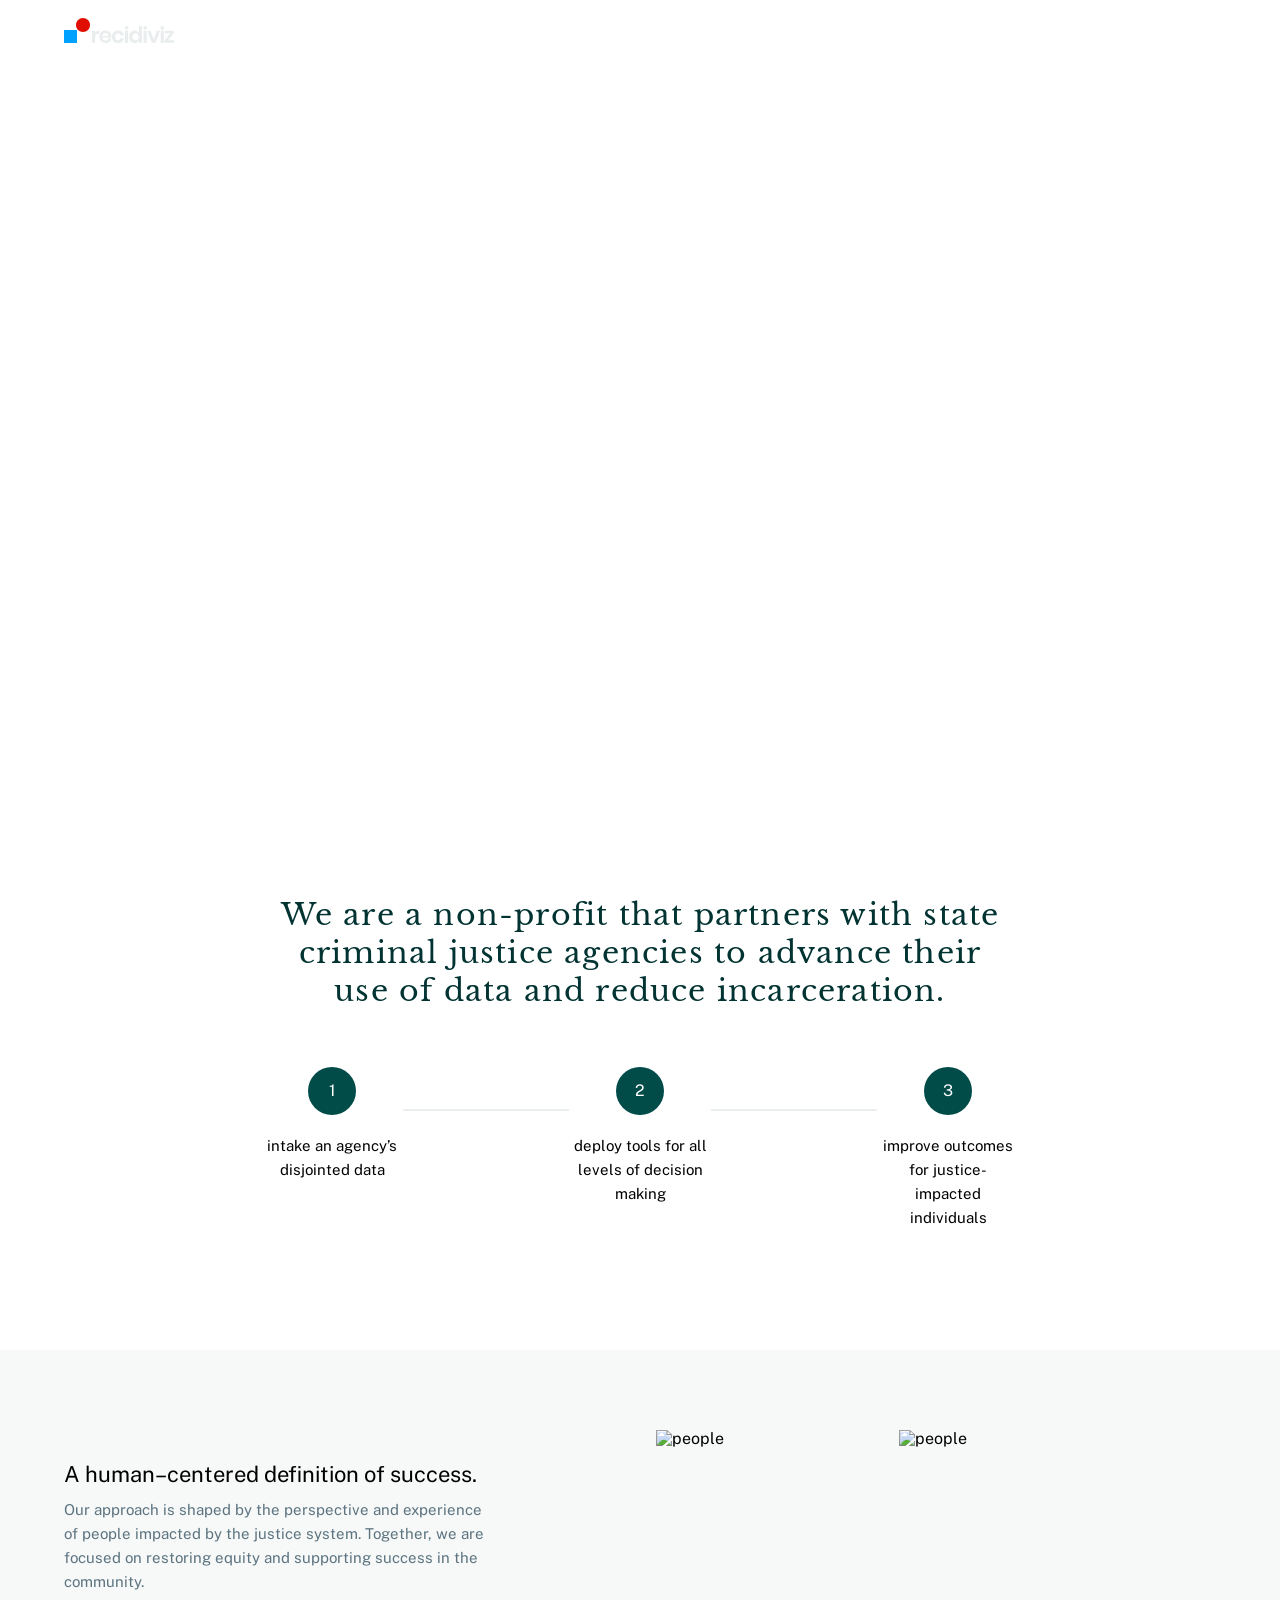
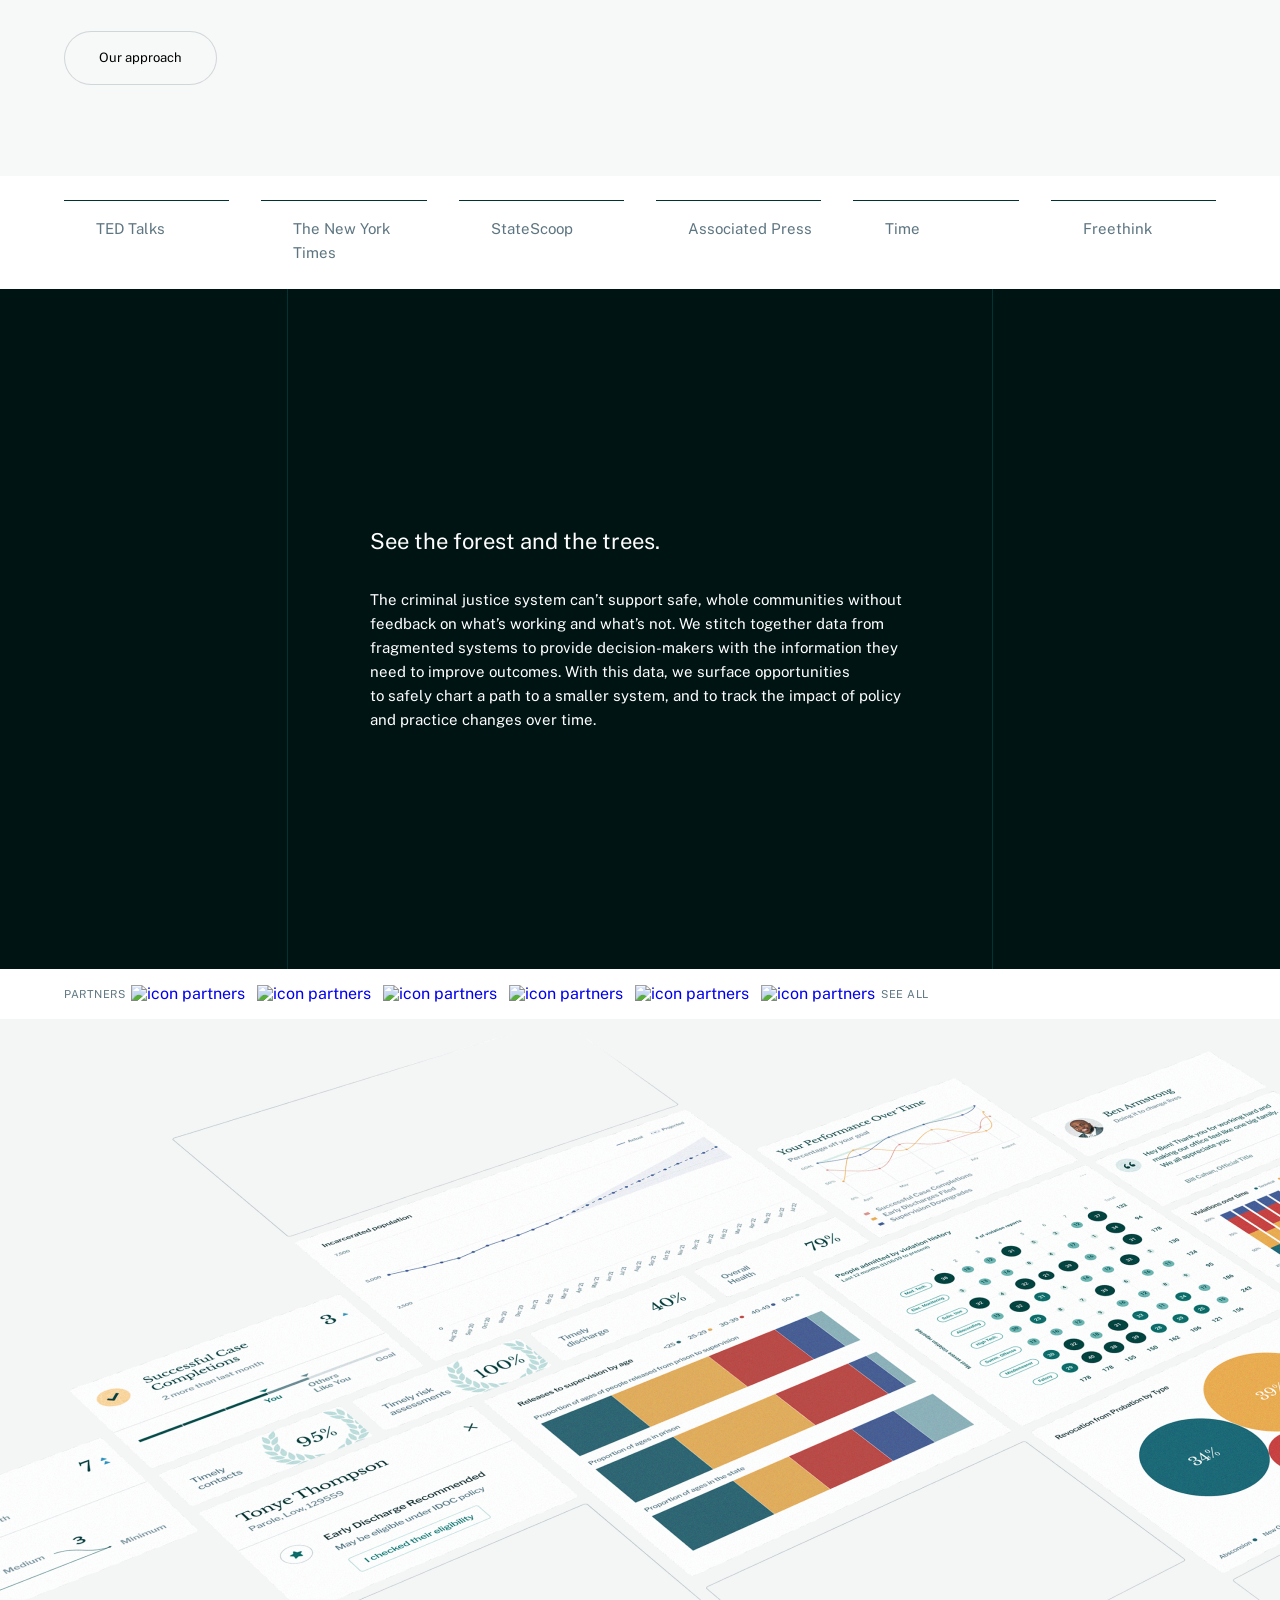
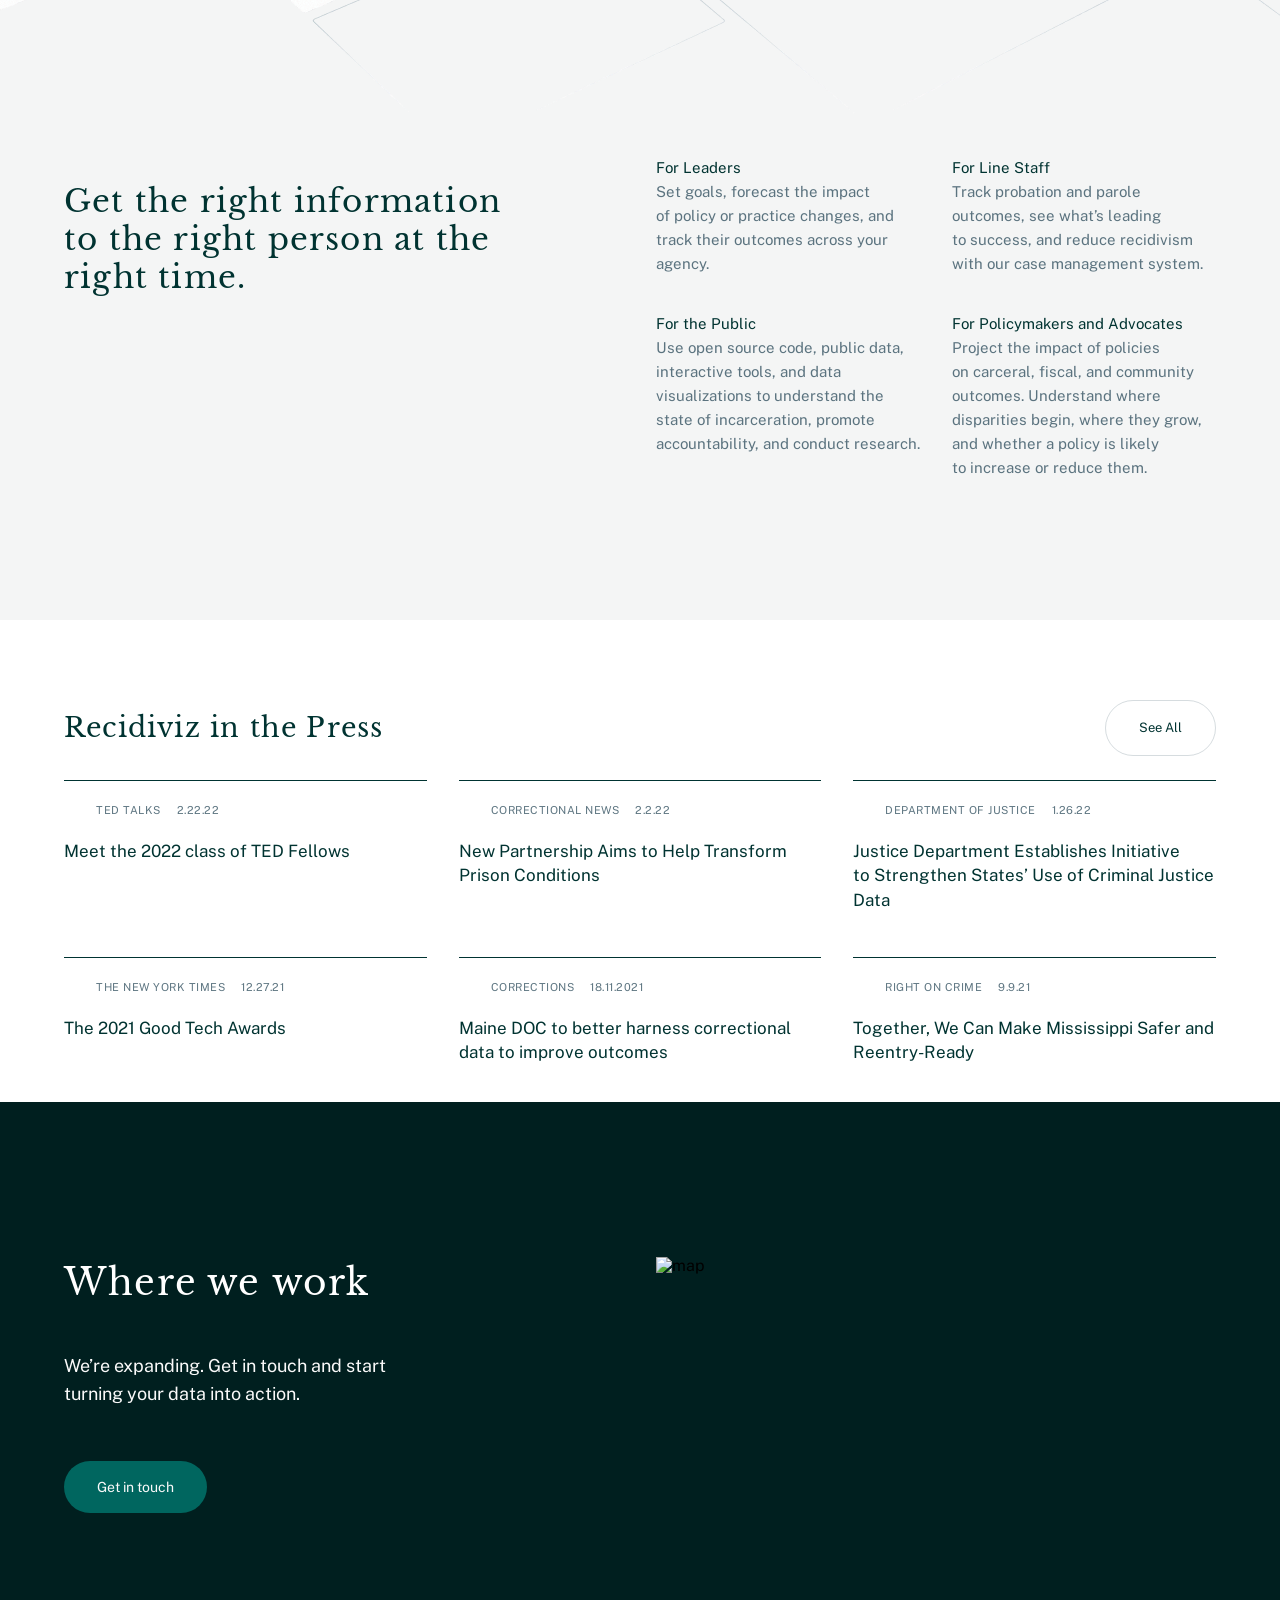
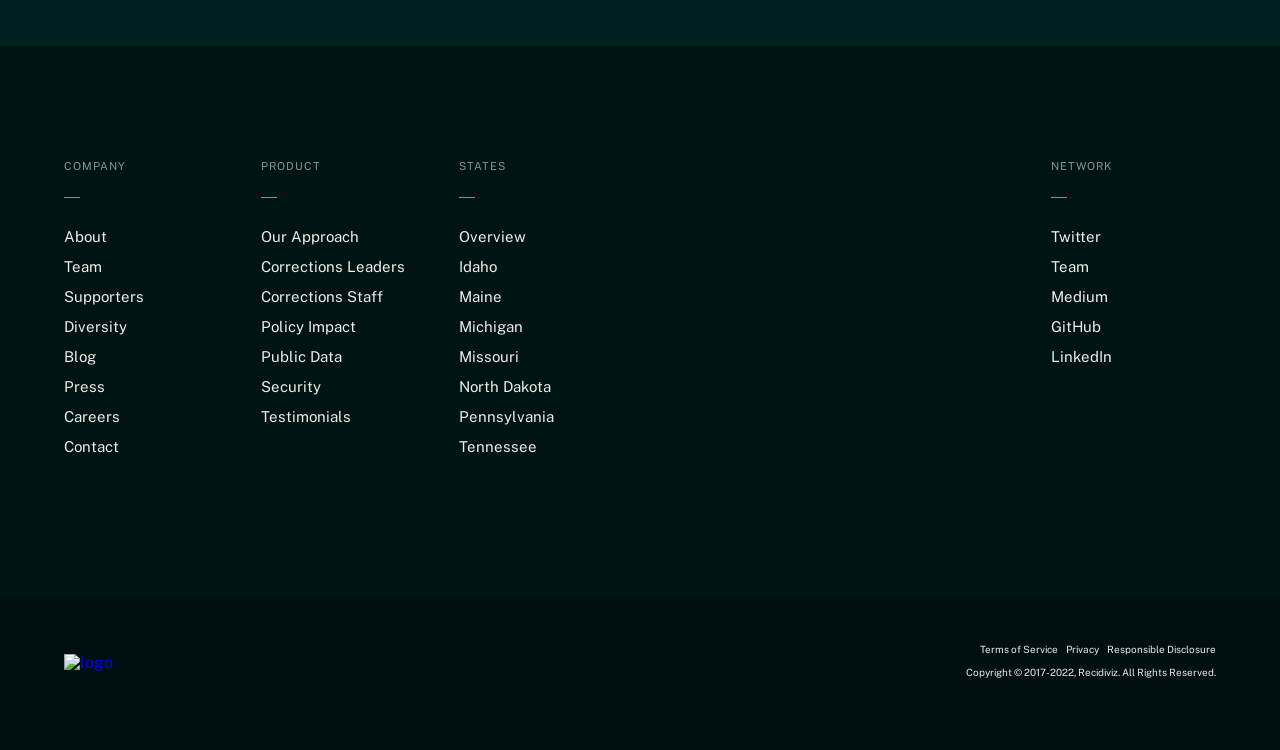
==== recidiviz/index.html @ 90331d81 "fin_project_recidiviz" ====
<!DOCTYPE html><html lang="ru" class="page"><head><meta charset="UTF-8"><meta name="viewport" content="width=device-width,initial-scale=1"><meta http-equiv="X-UA-Compatible" content="ie=edge"><meta name="theme-color" content="#111111"><title>recidiviz</title><link rel="preload" href="fonts/LibreBaskerville.woff2" as="font" type="font/woff2" crossorigin><link rel="preload" href="fonts/PublicSans-Regular.woff2" as="font" type="font/woff2" crossorigin><link rel="stylesheet" href="css/vendor.css"><link rel="stylesheet" href="css/main.css"><script defer="defer" src="js/main.js"></script></head><body class="page__body"><div class="site-container"><header class="header header--position"><div class="container flex header__container"><a class="logo-link"><img class="logo-img" src="img/logo.svg" alt="Recidiviz Logo"></a><nav class="nav flex" title="Main navigation" data-menu><ul class="list-reset nav__list flex"><li class="nav__item"><a href="#" class="nav__link">States</a></li><li class="nav__item"><a href="#" class="nav__link">Tools</a></li><li class="nav__item"><a href="#" class="nav__link">People</a></li><li class="nav__item"><a href="#" class="nav__link">Learn More</a></li><li class="nav__item"><a href="#" class="nav__link">Donate</a></li></ul><a href="#" class="nav__link">Log In</a></nav><button class="burger" aria-label="Открыть меню" aria-expanded="false" data-burger><span class="burger__line"></span></button></div></header><main class="main"><section class="hero"><div class="container grid"><div class="hero__content"><h1 class="hero__title">Every person who safely transitions back to the community is a step toward a better society.</h1><p class="hero__descript">Criminal justice leaders use Recidiviz to get a real-time picture of their system, diagnose issues, and drive meaningful changes.</p><a href="#" class="btn hero__btn">See our work in action</a></div></div><div class="container hero__bottom-container"><div class="hero__bottom"><h2 class="hero__subtitle">Trusted in:</h2><ul class="list-reset hero__list grid"><li class="hero__item"><a href="#" class="hero__link">Idaho</a></li><li class="hero__item"><a href="#" class="hero__link">Maine</a></li><li class="hero__item"><a href="#" class="hero__link">Missouri</a></li><li class="hero__item"><a href="#" class="hero__link">North Dakota</a></li><li class="hero__item"><a href="#" class="hero__link">Pennsylvania</a></li><li class="hero__item"><a href="#" class="hero__link">Tennessee</a></li></ul></div></div></section><section class="steps"><div class="container"><h2 class="steps__title">We are a non-profit that partners with state criminal justice agencies to advance their use of data and reduce incarceration.</h2><ul class="list-reset steps__list flex"><li class="steps__item"><p class="steps__descript">intake an agency’s disjointed data</p></li><li class="steps__item steps__item--line" aria-hidden="true"></li><li class="steps__item"><p class="steps__descript">deploy tools for all levels of decision making</p></li><li class="steps__item steps__item--line" aria-hidden="true"></li><li class="steps__item"><p class="steps__descript">improve outcomes for justice-impacted individuals</p></li></ul></div></section><section class="approach"><div class="approach__top"><div class="container grid"><div class="approach__left"><h2 class="approach__title">A human–centered definition of success.</h2><p class="approach__descript">Our approach is shaped by the perspective and experience of people impacted by the justice system. Together, we are focused on restoring equity and supporting success in the community.</p><button class="btn-reset btn approach__btn">Our approach</button></div><div class="approach__right"><img class="approach__img" src="../img/approach_photo1.jpg" loading="lazy" width="235" height="266" alt="people"> <img class="approach__img" src="../img/approach_photo2.jpg" loading="lazy" width="317" height="262" alt="people"></div></div></div><div class="approach__buttom"><div class="container"><ul class="list-reset approach__list grid"><li class="approach__item"><a href="#" class="approach__link approach__link--ted">TED Talks</a></li><li class="approach__item"><a href="#" class="approach__link approach__link--nyt">The New York Times</a></li><li class="approach__item"><a href="#" class="approach__link approach__link--state">StateScoop</a></li><li class="approach__item"><a href="#" class="approach__link approach__link--assocpress">Associated Press</a></li><li class="approach__item"><a href="#" class="approach__link approach__link--time">Time</a></li><li class="approach__item"><a href="#" class="approach__link approach__link--freethenk">Freethink</a></li></ul></div></div></section><section class="info"><div class="info__content"><h2 class="info__title">See the forest and the trees.</h2><p class="info__descript">The criminal justice system can’t support safe, whole communities without feedback on what’s working and what’s not. We stitch together data from fragmented systems to provide decision-makers with the information they need to improve outcomes. With this data, we surface opportunities to safely chart a path to a smaller system, and to track the impact of policy and practice changes over time.</p></div></section><section class="partners"><div class="container partners__container flex"><h2 class="partners__title">Partners</h2><ul class="list-reset partners__list"><li class="partners__item"><a class="partners__link" href="#" target="_blank"><img class="partners__img" src="../img/partners/reform.jpg" width="160px" height="67px" loading="lazy" alt="icon partners"></a></li><li class="partners__item"><a class="partners__link" href="#" target="_blank"><img class="partners__img" src="../img/partners/eoc.jpg" width="160px" height="67px" loading="lazy" alt="icon partners"></a></li><li class="partners__item"><a class="partners__link" href="#" target="_blank"><img class="partners__img" src="../img/partners/right.jpg" width="160px" height="67px" loading="lazy" alt="icon partners"></a></li><li class="partners__item"><a class="partners__link" href="#" target="_blank"><img class="partners__img" src="../img/partners/moz.jpg" width="160px" height="67px" loading="lazy" alt="icon partners"></a></li><li class="partners__item"><a class="partners__link" href="#" target="_blank"><img class="partners__img" src="../img/partners/alcu.jpg" width="160px" height="67px" loading="lazy" alt="icon partners"></a></li><li class="partners__item"><a class="partners__link" href="#" target="_blank"><img class="partners__img" src="../img/partners/y.jpg" width="160px" height="67px" loading="lazy" alt="icon partners"></a></li></ul><a href="#" class="partners__more">See All</a></div></section><div class="grafics"><img class="grafics__img" src="img/infografics_bg.png" alt="infografics" aria-hidden="true"></div><section class="information"><div class="container grid"><div class="information__text"><h2 class="information__title">Get the right information to the right person at the right time.</h2></div><ul class="list-reset information__list"><li class="information__item"><h3 class="information__subtitle">For Leaders</h3><p class="information__descript">Set goals, forecast the impact of policy or practice changes, and track their outcomes across your agency.</p></li><li class="information__item"><h3 class="information__subtitle">For Line Staff</h3><p class="information__descript">Track probation and parole outcomes, see what’s leading to success, and reduce recidivism with our case management system.</p></li><li class="information__item"><h3 class="information__subtitle">For the Public</h3><p class="information__descript">Use open source code, public data, interactive tools, and data visualizations to understand the state of incarceration, promote accountability, and conduct research.</p></li><li class="information__item"><h3 class="information__subtitle">For Policymakers and Advocates</h3><p class="information__descript">Project the impact of policies on carceral, fiscal, and community outcomes. Understand where disparities begin, where they grow, and whether a policy is likely to increase or reduce them.</p></li></ul></div></section><section class="press"><div class="container"><div class="press__top"><h2 class="press__title">Recidiviz in the Press</h2><a href="#" class="btn press__link">See All</a></div><ul class="list-reset press__list grid"><li class="press__item"><article class="press-card"><div class="press-card__top"><div class="press-card__author press-card__author--ted">TED Talks</div><time class="press-card__time" datetime="02-22-2022">2.22.22</time></div><h3 class="press-card__title"><a href="#" class="press-card__link">Meet the 2022 class of TED Fellows</a></h3></article></li><li class="press__item"><article class="press-card"><div class="press-card__top"><div class="press-card__author press-card__author--correct">Correctional News</div><time class="press-card__time" datetime="02-22-2022">2.2.22</time></div><h3 class="press-card__title"><a href="#" class="press-card__link">New Partnership Aims to Help Transform Prison Conditions</a></h3></article></li><li class="press__item"><article class="press-card"><div class="press-card__top"><div class="press-card__author press-card__author--depart">Department of Justice</div><time class="press-card__time" datetime="01-26-2022">1.26.22</time></div><h3 class="press-card__title"><a href="#" class="press-card__link">Justice Department Establishes Initiative to Strengthen States’ Use of Criminal Justice Data</a></h3></article></li><li class="press__item"><article class="press-card"><div class="press-card__top"><div class="press-card__author press-card__author--nyt">The New York Times</div><time class="press-card__time" datetime="12-27-2021">12.27.21</time></div><h3 class="press-card__title"><a href="#" class="press-card__link">The 2021 Good Tech Awards</a></h3></article></li><li class="press__item"><article class="press-card"><div class="press-card__top"><div class="press-card__author press-card__author--correction">Corrections</div><time class="press-card__time" datetime="">18.11.2021</time></div><h3 class="press-card__title"><a href="#" class="press-card__link">Maine DOC to better harness correctional data to improve outcomes</a></h3></article></li><li class="press__item"><article class="press-card"><div class="press-card__top"><div class="press-card__author press-card__author--crime">Right on Crime</div><time class="press-card__time" datetime="09-09-2021">9.9.21</time></div><h3 class="press-card__title"><a href="#" class="press-card__link">Together, We Can Make Mississippi Safer and Reentry-Ready</a></h3></article></li></ul></div></section><section class="where"><div class="container grid"><div class="where__content"><h2 class="where__title">Where we work</h2><p class="where__descript">We’re expanding. Get in touch and start turning your data into action.</p><a href="" class="btn where__btn">Get in touch</a></div><div class="where__map"><img src="../img/map.svg" loading="lazy" width="461" height="342" alt="map" class="where__map-img"></div></div></section></main><footer class="footer"><div class="footer__top"><div class="container grid"><div class="footer__column"><h2 class="footer__title">company</h2><ul class="list-reset footer__list"><li class="footer__item"><a href="" class="footer__link">About</a></li><li class="footer__item"><a href="#" class="footer__link">Team</a></li><li class="footer__item"><a href="#" class="footer__link">Supporters</a></li><li class="footer__item"><a href="#" class="footer__link">Diversity</a></li><li class="footer__item"><a href="#" class="footer__link">Blog</a></li><li class="footer__item"><a href="#" class="footer__link">Press</a></li><li class="footer__item"><a href="#" class="footer__link">Careers</a></li><li class="footer__item"><a href="#" class="footer__link">Contact</a></li></ul></div><div class="footer__column"><h2 class="footer__title">product</h2><ul class="list-reset footer__list"><li class="footer__item"><a href="" class="footer__link">Our Approach</a></li><li class="footer__item"><a href="#" class="footer__link">Corrections Leaders</a></li><li class="footer__item"><a href="#" class="footer__link">Corrections Staff</a></li><li class="footer__item"><a href="#" class="footer__link">Policy Impact</a></li><li class="footer__item"><a href="#" class="footer__link">Public Data</a></li><li class="footer__item"><a href="#" class="footer__link">Security</a></li><li class="footer__item"><a href="#" class="footer__link">Testimonials</a></li></ul></div><div class="footer__column"><h2 class="footer__title">states</h2><ul class="list-reset footer__list"><li class="footer__item"><a href="" class="footer__link">Overview</a></li><li class="footer__item"><a href="#" class="footer__link">Idaho</a></li><li class="footer__item"><a href="#" class="footer__link">Maine</a></li><li class="footer__item"><a href="#" class="footer__link">Michigan</a></li><li class="footer__item"><a href="#" class="footer__link">Missouri</a></li><li class="footer__item"><a href="#" class="footer__link">North Dakota</a></li><li class="footer__item"><a href="#" class="footer__link">Pennsylvania</a></li><li class="footer__item"><a href="#" class="footer__link">Tennessee</a></li></ul></div><div class="footer__column"><h2 class="footer__title">Network</h2><ul class="list-reset footer__list"><li class="footer__item"><a href="" class="footer__link">Twitter</a></li><li class="footer__item"><a href="#" class="footer__link">Team</a></li><li class="footer__item"><a href="#" class="footer__link">Medium</a></li><li class="footer__item"><a href="#" class="footer__link">GitHub</a></li><li class="footer__item"><a href="#" class="footer__link">LinkedIn</a></li></ul></div></div></div><div class="footer__buttom"><div class="container footer__buttom-container"><a href="#" class="footer__logo"><img src="../img/logo_small.svg" loading="lazy" width="24" height="24" alt="logo" class="footer__img"></a><div class="footer__text"><ul class="list-reset footer__sublist"><li class="footer__subitem"><a href="#" class="footer__sublink">Terms of Service</a></li><li class="footer__subitem"><a href="#" class="footer__sublink">Privacy</a></li><li class="footer__subitem"><a href="#" class="footer__sublink">Responsible Disclosure</a></li></ul><div class="footer__copy"><p class="footer__copyright">Copyright © 2017</p><p class="footer__copyright">-2022, Recidiviz. All Rights Reserved.</p></div></div></div></div></footer></div></body></html>
---- recidiviz/css/main.css ----
:root{--font-family:"Public Sans",sans-serif;--second-family:"Libre Baskerville",sans-serif;--content-width:1152px;--container-offset:15px;--container-width:calc(var(--content-width) + (var(--container-offset) * 2));--offset:32px;--main-size:13px;--second-size:15px;--light-color:#fff;--dark-color:#003331;--accent-color:#00A1FF;--active-color:#E00E00;--text-color:#355362cc}.custom-checkbox__field:checked+.custom-checkbox__content::after{opacity:1}.custom-checkbox__field:focus+.custom-checkbox__content::before{outline:red solid 2px;outline-offset:2px}.custom-checkbox__field:disabled+.custom-checkbox__content{opacity:.4;pointer-events:none}@font-face{font-family:"Libre Baskerville";src:url(../fonts/LibreBaskerville-Regular.woff2) format("woff2");font-weight:400;font-display:swap;font-style:normal}@font-face{font-family:"Public Sans";src:url(../fonts/PublicSans-Regular.woff2) format("woff2");font-weight:400;font-display:swap;font-style:normal}html{-webkit-box-sizing:border-box;box-sizing:border-box}*,::after,::before{-webkit-box-sizing:inherit;box-sizing:inherit}.page{height:100%;font-family:var(--font-family);-webkit-text-size-adjust:100%}.page__body{margin:0;min-width:320px;min-height:100%;font-size:16px}img{height:auto;max-width:100%;-o-object-fit:cover;object-fit:cover}a{text-decoration:none}.site-container{overflow:hidden}.is-hidden{display:none!important}.btn-reset{border:none;padding:0;background-color:transparent;cursor:pointer}.list-reset{list-style:none;margin:0;padding:0}.input-reset{-webkit-appearance:none;-moz-appearance:none;appearance:none;border:none;border-radius:0;background-color:#fff}.input-reset::-webkit-search-cancel-button,.input-reset::-webkit-search-decoration,.input-reset::-webkit-search-results-button,.input-reset::-webkit-search-results-decoration{display:none}.visually-hidden{position:absolute;overflow:hidden;margin:-1px;border:0;padding:0;width:1px;height:1px;clip:rect(0 0 0 0)}.container{margin:0 auto;padding:0 var(--container-offset);max-width:var(--container-width)}.js-focus-visible :focus:not(.focus-visible){outline:0}.centered{text-align:center}.dis-scroll{position:fixed;left:0;top:0;overflow:hidden;width:100%;height:100vh;-ms-scroll-chaining:none;overscroll-behavior:none}.page--ios .dis-scroll{position:relative}.flex{display:-webkit-box;display:-ms-flexbox;display:flex}.grid{display:-ms-grid;display:grid;-webkit-column-gap:var(--offset);-moz-column-gap:var(--offset);column-gap:var(--offset);-ms-grid-columns:(1fr)[12];grid-template-columns:repeat(12,1fr)}.grafics{background-color:#f4f5f5}.grafics__img{height:100%}.burger{--burger-width:30px;--burger-height:30px;--burger-line-height:2px;position:relative;border:none;padding:0;width:var(--burger-width);height:var(--burger-height);color:#000;background-color:transparent;cursor:pointer;--burger-height:20px;display:none;color:var(--light-color)}.burger::after,.burger::before{content:"";position:absolute;left:0;width:100%;height:var(--burger-line-height);background-color:currentColor;-webkit-transition:top .3s ease-in-out,-webkit-transform .3s ease-in-out;transition:transform .3s ease-in-out,top .3s ease-in-out,-webkit-transform .3s ease-in-out}.burger::before{top:0}.burger::after{top:calc(100% - var(--burger-line-height))}.burger__line{position:absolute;left:0;top:50%;width:100%;height:var(--burger-line-height);background-color:currentColor;-webkit-transform:translateY(-50%);-ms-transform:translateY(-50%);transform:translateY(-50%);-webkit-transition:-webkit-transform .3s ease-in-out;transition:transform .3s ease-in-out;transition:transform .3s ease-in-out,-webkit-transform .3s ease-in-out}.burger--active::before{top:50%;-webkit-transform:rotate(45deg);-ms-transform:rotate(45deg);transform:rotate(45deg);-webkit-transition:top .3s ease-in-out,-webkit-transform .3s ease-in-out;transition:transform .3s ease-in-out,top .3s ease-in-out,-webkit-transform .3s ease-in-out}.burger--active::after{top:50%;-webkit-transform:rotate(-45deg);-ms-transform:rotate(-45deg);transform:rotate(-45deg);-webkit-transition:top .3s ease-in-out,-webkit-transform .3s ease-in-out;transition:transform .3s ease-in-out,top .3s ease-in-out,-webkit-transform .3s ease-in-out}.burger--active .burger__line{-webkit-transform:scale(0);-ms-transform:scale(0);transform:scale(0);-webkit-transition:-webkit-transform .3s ease-in-out;transition:transform .3s ease-in-out;transition:transform .3s ease-in-out,-webkit-transform .3s ease-in-out}@media (max-width:768px){.grid{-ms-grid-columns:(1fr)[4];grid-template-columns:repeat(4,1fr)}.burger{display:block}}.btn{display:-webkit-inline-box;display:-ms-inline-flexbox;display:inline-flex;-webkit-box-align:center;-ms-flex-align:center;align-items:center;-webkit-box-pack:center;-ms-flex-pack:center;justify-content:center;padding:17px 33px;font-size:var(--main-size);line-height:20px;letter-spacing:.02px;cursor:pointer;border-radius:80px;border:1px solid rgba(255,255,255,.3);-webkit-transition:background-color .3s ease-in-out,border-color .3s ease-in-out;transition:background-color .3s ease-in-out,border-color .3s ease-in-out}.btn:focus{outline:0}@media (any-hover:hover){.btn:hover{border-color:var(--accent-color);background-color:var(--accent-color)}.nav__link:hover{color:var(--accent-color)}}.btn:active{border-color:var(--active-color);background-color:var(--active-color)}.btn.fonts-visible{border-color:var(--active-color)}.header{padding:17px 0}.header__container{-webkit-box-align:center;-ms-flex-align:center;align-items:center;-webkit-box-pack:justify;-ms-flex-pack:justify;justify-content:space-between}.header--position{position:absolute;left:0;top:0;z-index:10;width:100%}.nav{-webkit-box-align:center;-ms-flex-align:center;align-items:center;padding-right:16px}.nav__list{-webkit-box-align:center;-ms-flex-align:center;align-items:center;margin-right:32px;gap:51px}.nav__link{font-size:var(--main-size);color:var(--light-color);-webkit-transition:color .3s ease-in-out;transition:color .3s ease-in-out}.nav__link:focus{outline:0}.nav__link:active{color:var(--active-color)}@media (max-width:768px){.nav__list{-webkit-box-orient:vertical;-webkit-box-direction:normal;-ms-flex-direction:column;flex-direction:column;-webkit-box-align:start;-ms-flex-align:start;align-items:flex-start;margin-right:0}.nav__link{font-size:16px}.nav{position:fixed;left:0;top:0;background-color:#001414;height:100vh;z-index:100;padding:var(--offset);overflow-y:auto;visibility:hidden;-webkit-transform:translateX(-100%);-ms-transform:translateX(-100%);transform:translateX(-100%);-webkit-transition:visibility .3s ease-in-out,-webkit-transform .3s ease-in-out;transition:transform .3s ease-in-out,visibility .3s ease-in-out,-webkit-transform .3s ease-in-out;-webkit-box-orient:vertical;-webkit-box-direction:normal;-ms-flex-direction:column;flex-direction:column;-webkit-box-align:start;-ms-flex-align:start;align-items:flex-start;gap:51px}}.nav__link.focus-visible{outline:1px solid var(--active-color);outline-offset:3px}.nav.menu--active{visibility:visible;-webkit-transform:none;-ms-transform:none;transform:none}.hero{display:-webkit-box;display:-ms-flexbox;display:flex;-webkit-box-orient:vertical;-webkit-box-direction:normal;-ms-flex-direction:column;flex-direction:column;min-height:776px;color:var(--light-color);padding-top:190px;padding-bottom:40px;background-image:url(../../img/header_bg.jpg);background-position:center;background-size:cover;background-repeat:no-repeat}.hero__content{-ms-grid-column-span:6;grid-column:6 span}.hero__title{margin:0 0 29px;font-family:var(--second-family);font-weight:400;font-size:38px;line-height:44px;letter-spacing:1.2px}@media (max-width:1024px){.hero__title{font-size:29px;line-height:35px}}.hero__descript{margin:0 0 29px;font-family:var(--font-family);font-weight:400;font-size:18px;line-height:28px}.hero__btn{color:var(--light-color)}@media (max-width:1200px){.hero__btn{margin-bottom:var(--offset)}}@media (max-width:768px){.hero{padding-top:80px}.hero__content{-ms-grid-column-span:4;grid-column:4 span}.hero__btn{display:block;margin:0 auto;text-align:center}.hero__list{row-gap:var(--offset)}}.hero__bottom-container{margin-top:auto;width:100%;-ms-grid-column-span:6;grid-column:6 span}.hero__item{-ms-grid-column-span:2;grid-column:2 span}.hero__subtitle{margin:0 0 15px;font-family:var(--font-family);font-weight:400;font-size:15px;color:var(--light-color);line-height:24px}.hero__link{display:block;margin:0;white-space:nowrap;font-family:var(--font-family);font-weight:400;font-size:15px;color:var(--light-color);line-height:24px;padding-top:17px;border-top:1px solid var(--light-color);-webkit-transition:color .3s ease-in-out,border-color .3s ease-in-out;transition:color .3s ease-in-out,border-color .3s ease-in-out}.hero__link:focus{outline:0}@media (any-hover:hover){.hero__link:hover{border-color:var(--accent-color);color:var(--accent-color)}}.hero__link:active{border-color:var(--active-color);color:var(--active-color)}.hero__link .fonts-visible{border-color:var(--active-color)}.steps{padding:120px 0;background-color:var(--light-color);text-align:center}.steps__list{counter-reset:steps;-webkit-box-align:start;-ms-flex-align:start;align-items:start;-webkit-box-pack:justify;-ms-flex-pack:justify;justify-content:space-between;margin:0 auto;max-width:758px}@media (max-width:768px){.steps{padding:30px 0}.steps__list{-webkit-box-pack:center;-ms-flex-pack:center;justify-content:center;gap:15px;-ms-flex-wrap:wrap;flex-wrap:wrap}}.steps__item{display:-webkit-box;display:-ms-flexbox;display:flex;-webkit-box-orient:vertical;-webkit-box-direction:normal;-ms-flex-direction:column;flex-direction:column;-webkit-box-align:center;-ms-flex-align:center;align-items:center}.steps__item::before{counter-increment:steps;content:counter(steps);display:-webkit-box;display:-ms-flexbox;display:flex;-webkit-box-align:center;-ms-flex-align:center;align-items:center;-webkit-box-pack:center;-ms-flex-pack:center;justify-content:center;width:48px;height:48px;border-radius:100%;background-color:#014c48;font-size:16px;font-family:var(--font-family);color:var(--light-color);line-height:30px}.steps__item--line{-webkit-box-flex:1;-ms-flex-positive:1;flex-grow:1;position:relative}.steps__item--line::before{display:none}.steps__item--line::after{content:"";position:absolute;margin-top:25%;width:100%;height:1px;background-color:rgba(53,83,98,.2);-webkit-transform:translateY(50%);-ms-transform:translateY(50%);transform:translateY(50%)}.steps__title{margin:0 auto 57px;max-width:720px;font-family:var(--second-family);font-weight:400;font-size:30px;line-height:38px;letter-spacing:1.2px;color:var(--dark-color)}@media (max-width:768px){.steps__item--line{width:100%}.steps__item--line::after{display:none}.steps__title{font-size:24px;line-height:24px}}.steps__descript{margin:19px 0 0;max-width:142px;font-family:var(--font-family);font-weight:400;font-size:15px;line-height:24px}.approach__top{padding:80px 0;background-color:#f7f8f8}@media (max-width:768px){.approach__top{padding:30px 0;padding:var(--offset)}}.approach__left{padding-top:33px;-ms-grid-column-span:5;grid-column:5 span}@media (max-width:1200px){.approach__left{grid-column:4/7 span;margin-bottom:var(--offset)}}@media (max-width:768px){.approach__left{-webkit-box-pack:center;-ms-flex-pack:center;justify-content:center;-ms-grid-column-span:4;grid-column:4 span}}.approach__right{display:-webkit-box;display:-ms-flexbox;display:flex;-webkit-box-align:start;-ms-flex-align:start;align-items:flex-start;-webkit-box-pack:end;-ms-flex-pack:end;justify-content:flex-end;grid-column:7/6 span;gap:8px}@media (max-width:1200px){.approach__right{-ms-grid-column-span:12;grid-column:12 span;-webkit-box-pack:center;-ms-flex-pack:center;justify-content:center}}.approach__title{margin:0 0 13px;font-size:22px;font-family:var(--font-family);font-style:normal;font-weight:400;line-height:22px}.approach__descript{margin:0 0 37px;color:var(--text-color);font-size:15px;font-family:var(--font-family);font-style:normal;font-weight:400;line-height:24px}.approach__btn{border:1px solid rgba(53,83,98,.2);background-color:#f7f8f8;padding:16px 34px;font-size:13px}@media (max-width:768px){.approach__right{-ms-grid-column-span:4;grid-column:4 span;-ms-flex-wrap:wrap;flex-wrap:wrap;-webkit-box-pack:center;-ms-flex-pack:center;justify-content:center}.approach__btn{display:block;margin:0 auto}}.approach__item{-ms-grid-column-span:2;grid-column:2 span;padding:24px 0}.approach__link{display:block;margin:0;font-family:var(--font-family);font-weight:400;font-size:15px;color:var(--text-color);line-height:24px;padding-top:16px;padding-left:32px;border-top:1px solid var(--dark-color);background-position:left top 12px;background-size:24px 24px;background-repeat:no-repeat;-webkit-transition:color .3s ease-in-out,border-color .3s ease-in-out;transition:color .3s ease-in-out,border-color .3s ease-in-out}.approach__link:focus{outline:0}@media (any-hover:hover){.approach__link:hover{border-color:var(--accent-color);color:var(--accent-color)}}.approach__link:active{border-color:var(--active-color);color:var(--active-color)}.approach__link--ted{background-image:url(../../img/ted.svg)}.approach__link--nyt{background-image:url(../../img/nyt.svg)}.approach__link--state{background-image:url(../../img/ss.svg)}.approach__link--assocpress{background-image:url(../../img/ap.svg)}.approach__link--time{background-image:url(../../img/time.svg)}.approach__link--freethenk{background-image:url(../../img/freet.svg)}.approach__link .fonts-visible{border-color:var(--active-color)}.info{position:relative;display:-webkit-box;display:-ms-flexbox;display:flex;background-color:#001414;height:680px}.info::before{content:"";width:287px;height:100%;-ms-flex-negative:0;flex-shrink:0;background-image:url(../../img/info_left-BG.jpg);background-position:center;background-repeat:no-repeat;background-size:cover}.info::after{content:"";width:287px;height:100%;-ms-flex-negative:0;flex-shrink:0;background-image:url(../../img/info_right-BG.jpg);background-position:center;background-repeat:no-repeat;background-size:cover}.info__content{display:-webkit-box;display:-ms-flexbox;display:flex;-webkit-box-flex:1;-ms-flex-positive:1;flex-grow:1;-webkit-box-orient:vertical;-webkit-box-direction:normal;-ms-flex-direction:column;flex-direction:column;-webkit-box-pack:center;-ms-flex-pack:center;justify-content:center;padding:0 82px;border-right:1px solid #003331;border-left:1px solid #003331;height:100%}.info__title{font-size:22px;font-family:var(--font-family);font-style:normal;font-weight:400;line-height:22px;color:var(--light-color);margin-bottom:21px}.info__descript{font-size:15px;font-family:var(--font-family);font-style:normal;font-weight:400;line-height:24px;color:var(--light-color)}@media (max-width:1024px){.info::after,.info::before{display:none}.info__content{padding:var(--offset)}.info{height:auto}}.partners{padding:16px 0}.partners__container{-webkit-box-align:center;-ms-flex-align:center;align-items:center;gap:6px}@media (max-width:1200px){.partners__container{-webkit-box-pack:justify;-ms-flex-pack:justify;justify-content:space-between}}@media (max-width:1024px){.partners__container{-ms-flex-wrap:wrap;flex-wrap:wrap;-webkit-box-pack:start;-ms-flex-pack:start;justify-content:flex-start}}@media (max-width:768px){.partners__container{-webkit-box-pack:center;-ms-flex-pack:center;justify-content:center}}.partners__list{display:-webkit-box;display:-ms-flexbox;display:flex;-webkit-box-align:center;-ms-flex-align:center;align-items:center;gap:12px}@media (max-width:1200px){.partners__list{-webkit-box-pack:justify;-ms-flex-pack:justify;justify-content:space-between}.partners__logo{max-width:130px}}@media (max-width:1024px){.partners__list{-ms-flex-wrap:wrap;flex-wrap:wrap;-webkit-box-pack:start;-ms-flex-pack:start;justify-content:flex-start}}.partners__link:active{border-color:var(--active-color);color:var(--active-color)}.partners__more,.partners__title{margin:0;color:var(--text-color);font-size:11px;font-family:var(--font-family);font-style:normal;font-weight:400;line-height:16px;letter-spacing:.5px;text-transform:uppercase;-webkit-transition:color .3s ease-in-out;transition:color .3s ease-in-out;cursor:pointer}.partners__more:focus,.partners__title:focus{outline:0}@media (any-hover:hover){.partners__more:hover,.partners__title:hover{border-color:var(--accent-color);color:var(--accent-color)}}.partners__more:active,.partners__title:active{border-color:var(--active-color);color:var(--active-color)}.partners__link .fonts-visible,.partners__more .fonts-visible{outline:1px solid var(--active-color);outline-offset:3px}.information{position:relative;background-color:#f4f5f5;padding-bottom:140px}.information__text{-ms-grid-column-span:6;grid-column:6 span}.information__title{max-width:80%;font-size:31px;font-family:var(--second-family);font-style:normal;font-weight:400;line-height:38px;letter-spacing:1.2px;color:var(--dark-color)}@media (max-width:768px){.partners__list{-webkit-box-pack:center;-ms-flex-pack:center;justify-content:center}.information{padding-bottom:30px;padding:var(--offset)}.information__text{-ms-grid-column-span:4;grid-column:4 span}.information__title{margin-bottom:var(--offset)}}.information__list{display:-ms-grid;display:grid;-webkit-column-gap:var(--offset);-moz-column-gap:var(--offset);column-gap:var(--offset);-ms-grid-columns:(1fr)[6];grid-template-columns:repeat(6,1fr);grid-column:7/6 span;row-gap:36px}@media (max-width:768px){.information__list{-ms-grid-column-span:4;grid-column:4 span;-ms-grid-columns:(1fr)[4];grid-template-columns:repeat(4,1fr)}}.information__item{-ms-grid-column-span:3;grid-column:3 span}.information__subtitle{margin:0;font-family:var(--font-family);font-style:normal;font-weight:400;line-height:24px;font-size:15px;color:var(--dark-color)}.information__descript{margin:0;color:var(--text-color);font-size:15px;font-family:var(--font-family);font-style:normal;font-weight:400;line-height:24px}.press{background-color:var(--light-color)}.press__top{display:-webkit-box;display:-ms-flexbox;display:flex;-webkit-box-align:center;-ms-flex-align:center;align-items:center;-webkit-box-pack:justify;-ms-flex-pack:justify;justify-content:space-between;padding:80px 0 24px}.press__title{margin:0;font-family:var(--second-family);font-style:normal;font-weight:400;font-size:27px;line-height:38px;letter-spacing:1.2px;color:var(--dark-color)}@media (max-width:768px){.information__item{-ms-grid-column-span:4;grid-column:4 span}.press__top{-ms-flex-wrap:wrap;flex-wrap:wrap;padding-top:30px}.press__title{margin-bottom:20px}.press__link{display:block;margin:0 auto}}.press__link{text-align:center;font-family:var(--font-family);font-style:normal;font-weight:400;font-size:13px;line-height:20px;letter-spacing:.02px;color:var(--dark-color);padding:17px 33px;border-radius:80px;border:1px solid rgba(53,83,98,.2);-webkit-transition:border-color .3s ease-in-out;transition:border-color .3s ease-in-out}.press__link:focus{outline:0}@media (any-hover:hover){.press__link:hover{border-color:var(--accent-color)}}.press__link:active{border-color:var(--active-color);color:var(--light-color)}.press__item{-ms-grid-column-span:4;grid-column:4 span}.press__list{row-gap:var(--offset)}.press-card{min-height:145px;position:relative}.press-card__top{display:-webkit-box;display:-ms-flexbox;display:flex;-webkit-box-align:baseline;-ms-flex-align:baseline;align-items:baseline;gap:16px;padding-top:16px;border-top:1px solid var(--dark-color)}.press-card__time{margin:0;font-family:var(--font-family);font-style:normal;font-weight:400;font-size:11px;color:var(--text-color);line-height:16px;letter-spacing:.5px;text-transform:uppercase}.press-card__author{margin:-11px 0 0;padding:16px 0 4px 32px;font-family:var(--font-family);font-style:normal;font-weight:400;font-size:11px;color:var(--text-color);line-height:16px;letter-spacing:.5px;text-transform:uppercase;background-position:left top 12px;background-size:24px 24px;background-repeat:no-repeat;-webkit-transition:color .3s ease-in-out,border-color .3s ease-in-out;transition:color .3s ease-in-out,border-color .3s ease-in-out}.press-card__author--ted{background-image:url(../../img/icon/ted.svg)}.press-card__author--correct{background-image:url(../../img/icon/correction.svg)}.press-card__author--depart{background-image:url(../../img/icon/dep.svg)}.press-card__author--nyt{background-image:url(../../img/icon/nyt.svg)}.press-card__author--correction{background-image:url(../../img/icon/correct1.svg)}.press-card__author--crime{background-image:url(../../img/icon/crime.svg)}.press-card__title{font-family:var(--font-family);font-style:normal;font-weight:400;font-size:17px;color:var(--text-color);line-height:24.65px}.press-card__link{color:var(--dark-color);-webkit-transition:color .3s ease-in-out,border-color .3s ease-in-out;transition:color .3s ease-in-out,border-color .3s ease-in-out}.press-card__link::after{content:"";position:absolute;inset:0}.press-card__link:focus{outline:0}@media (any-hover:hover){.press-card__link:hover{border-color:var(--accent-color);color:var(--accent-color)}}.press-card__link:active{border-color:var(--active-color);color:var(--active-color)}.press-card__link .fonts-visible::after{outline:1px solid var(--accent-color)}.where{background:#001f1f;padding:155px 0 133px}.where__content{-ms-grid-column-span:4;grid-column:4 span}@media (max-width:768px){.where{padding:30px 0;padding:var(--offset)}.where__content{margin-bottom:20px}}.where__title{margin:0 0 43px;font-family:var(--second-family);font-style:normal;font-weight:400;font-size:36px;line-height:52px;letter-spacing:1.2px;color:var(--light-color)}.where__descript{margin:0 0 53px;font-family:var(--font-family);font-style:normal;font-weight:400;font-size:18px;line-height:28px;color:#fafafa}.where__btn{display:block;margin:0;max-width:143px;padding:16px 32px;font-family:var(--font-family);text-align:center;font-style:normal;font-weight:400;font-size:14px;line-height:20px;letter-spacing:.02px;color:#fafafa;border:none;background-color:#00665f;-webkit-transition:background-color .3s ease-in-out;transition:background-color .3s ease-in-out}.where__btn:focus{outline:0}@media (any-hover:hover){.where__btn:hover{border-color:var(--accent-color)}}.where__btn:active{border-color:var(--active-color)}.where__map{grid-column:7/5 span}.footer__top{background-color:#001414;padding:112px 0 137px}@media (max-width:768px){.where__btn{margin:0 auto}.where__map{-ms-grid-column-span:4;grid-column:4 span}.footer__top{padding:30px 0;padding:var(--offset)}.footer__top .container{row-gap:var(--offset)}}.footer__column{-ms-grid-column-span:2;grid-column:2 span}.footer__column:last-child{grid-column:11/2 span}.footer__title{margin:0 0 24px;color:#7d9798;font-family:var(--font-family);font-style:normal;font-weight:400;font-size:11px;line-height:16px;letter-spacing:1px;text-transform:uppercase;padding-bottom:24px;position:relative}.footer__title::before{content:"";position:absolute;bottom:0;left:0;width:16px;height:1px;background:#25b895}.footer__link{font-family:var(--font-family);font-style:normal;font-weight:400;font-size:15px;line-height:30px;color:#edeceb;-webkit-transition:color .3s ease-in-out,border-color .3s ease-in-out;transition:color .3s ease-in-out,border-color .3s ease-in-out}.footer__link:focus{outline:0}@media (any-hover:hover){.footer__link:hover{border-color:var(--accent-color);color:var(--accent-color)}}.footer__link:active{border-color:var(--active-color);color:var(--active-color)}.footer__buttom{background-color:#000f0f;padding:40px 0 63px}.footer__buttom-container{display:-webkit-box;display:-ms-flexbox;display:flex;-webkit-box-align:center;-ms-flex-align:center;align-items:center;-webkit-box-pack:justify;-ms-flex-pack:justify;justify-content:space-between}@media (max-width:768px){.footer__column:last-child{-ms-grid-column-span:2;grid-column:2 span}.footer__buttom-container{-webkit-box-orient:vertical;-webkit-box-direction:normal;-ms-flex-direction:column;flex-direction:column}.footer__logo{margin-bottom:20px}}.footer__sublist{display:-webkit-box;display:-ms-flexbox;display:flex;-webkit-box-align:center;-ms-flex-align:center;align-items:center;-webkit-box-pack:end;-ms-flex-pack:end;justify-content:end;gap:8px}.footer__sublink{font-family:var(--font-family);font-style:normal;font-weight:400;font-size:10px;line-height:10px;color:#e5ecec;margin-bottom:8px}.footer__copy{display:-webkit-box;display:-ms-flexbox;display:flex;-webkit-box-align:center;-ms-flex-align:center;align-items:center;-webkit-box-pack:end;-ms-flex-pack:end;justify-content:end}.footer__copy p{font-family:var(--font-family);font-style:normal;font-weight:400;font-size:10px;line-height:10px;color:#e5ecec}
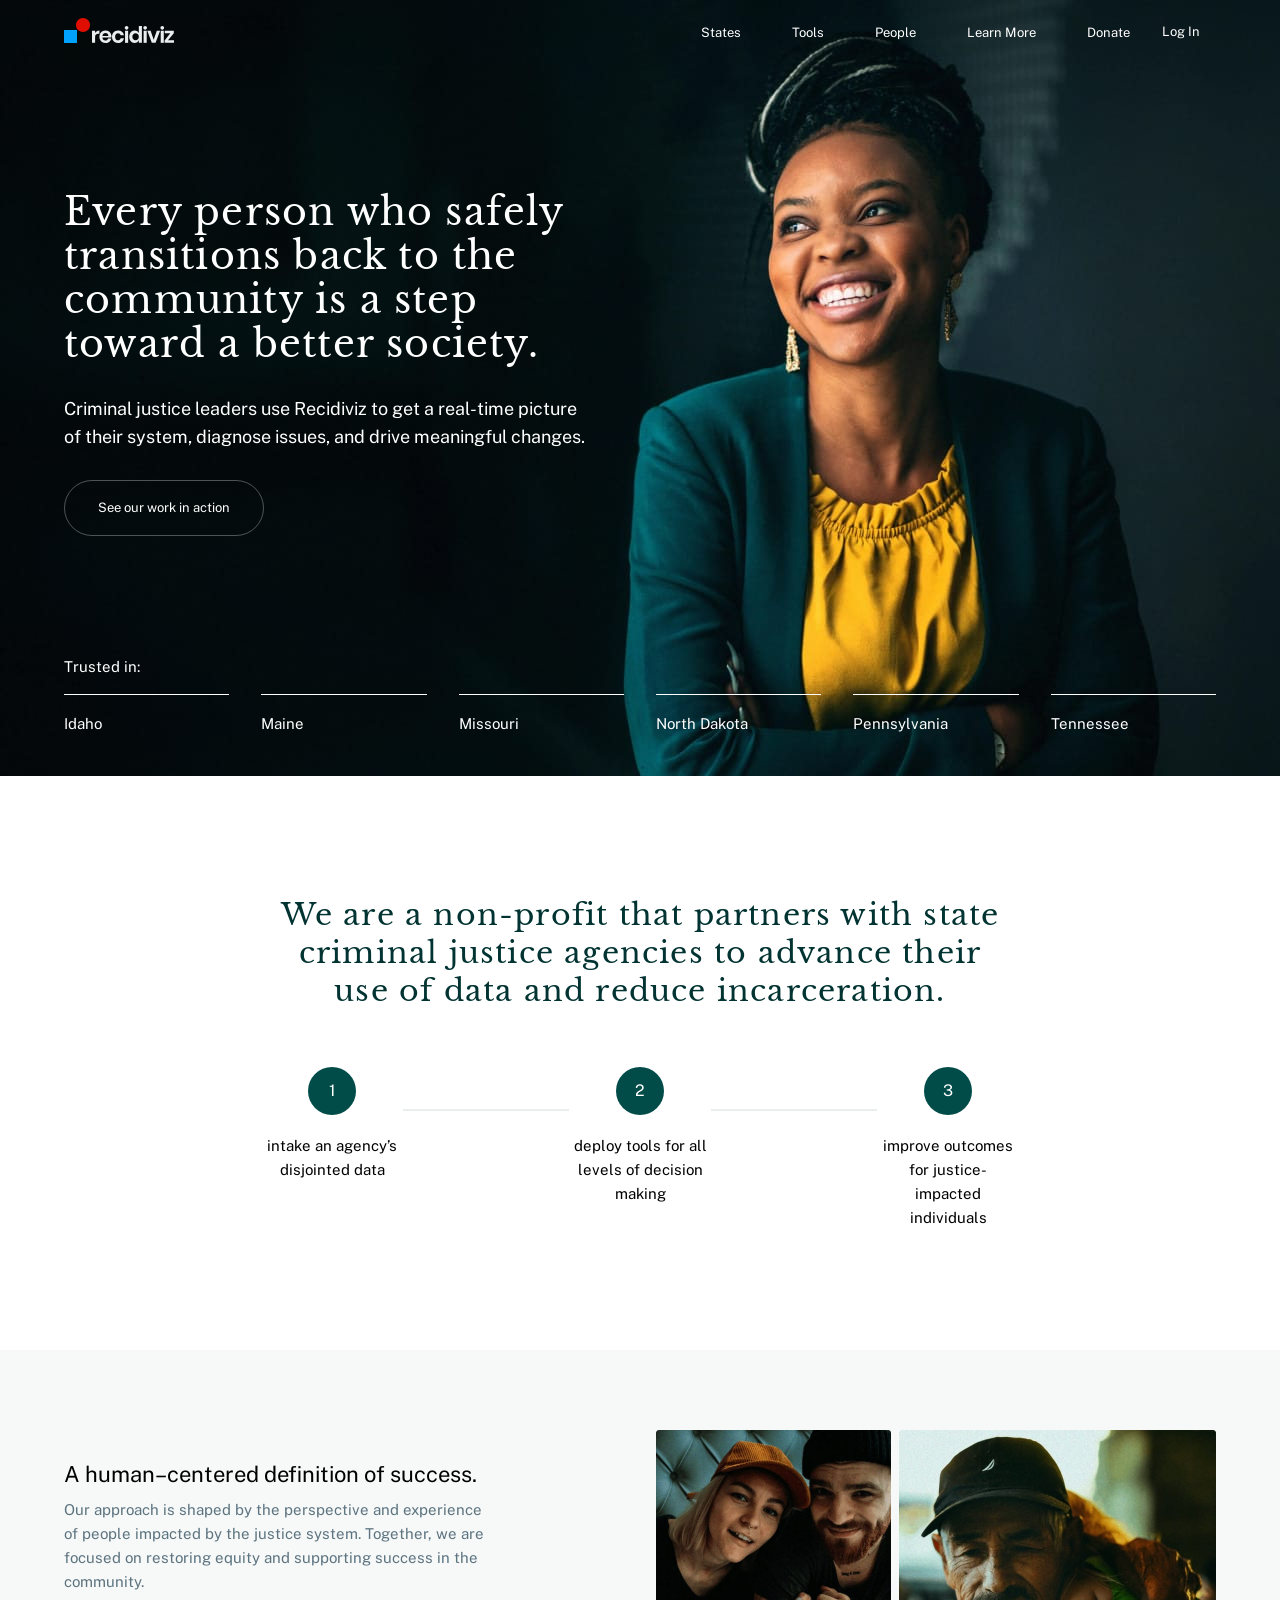
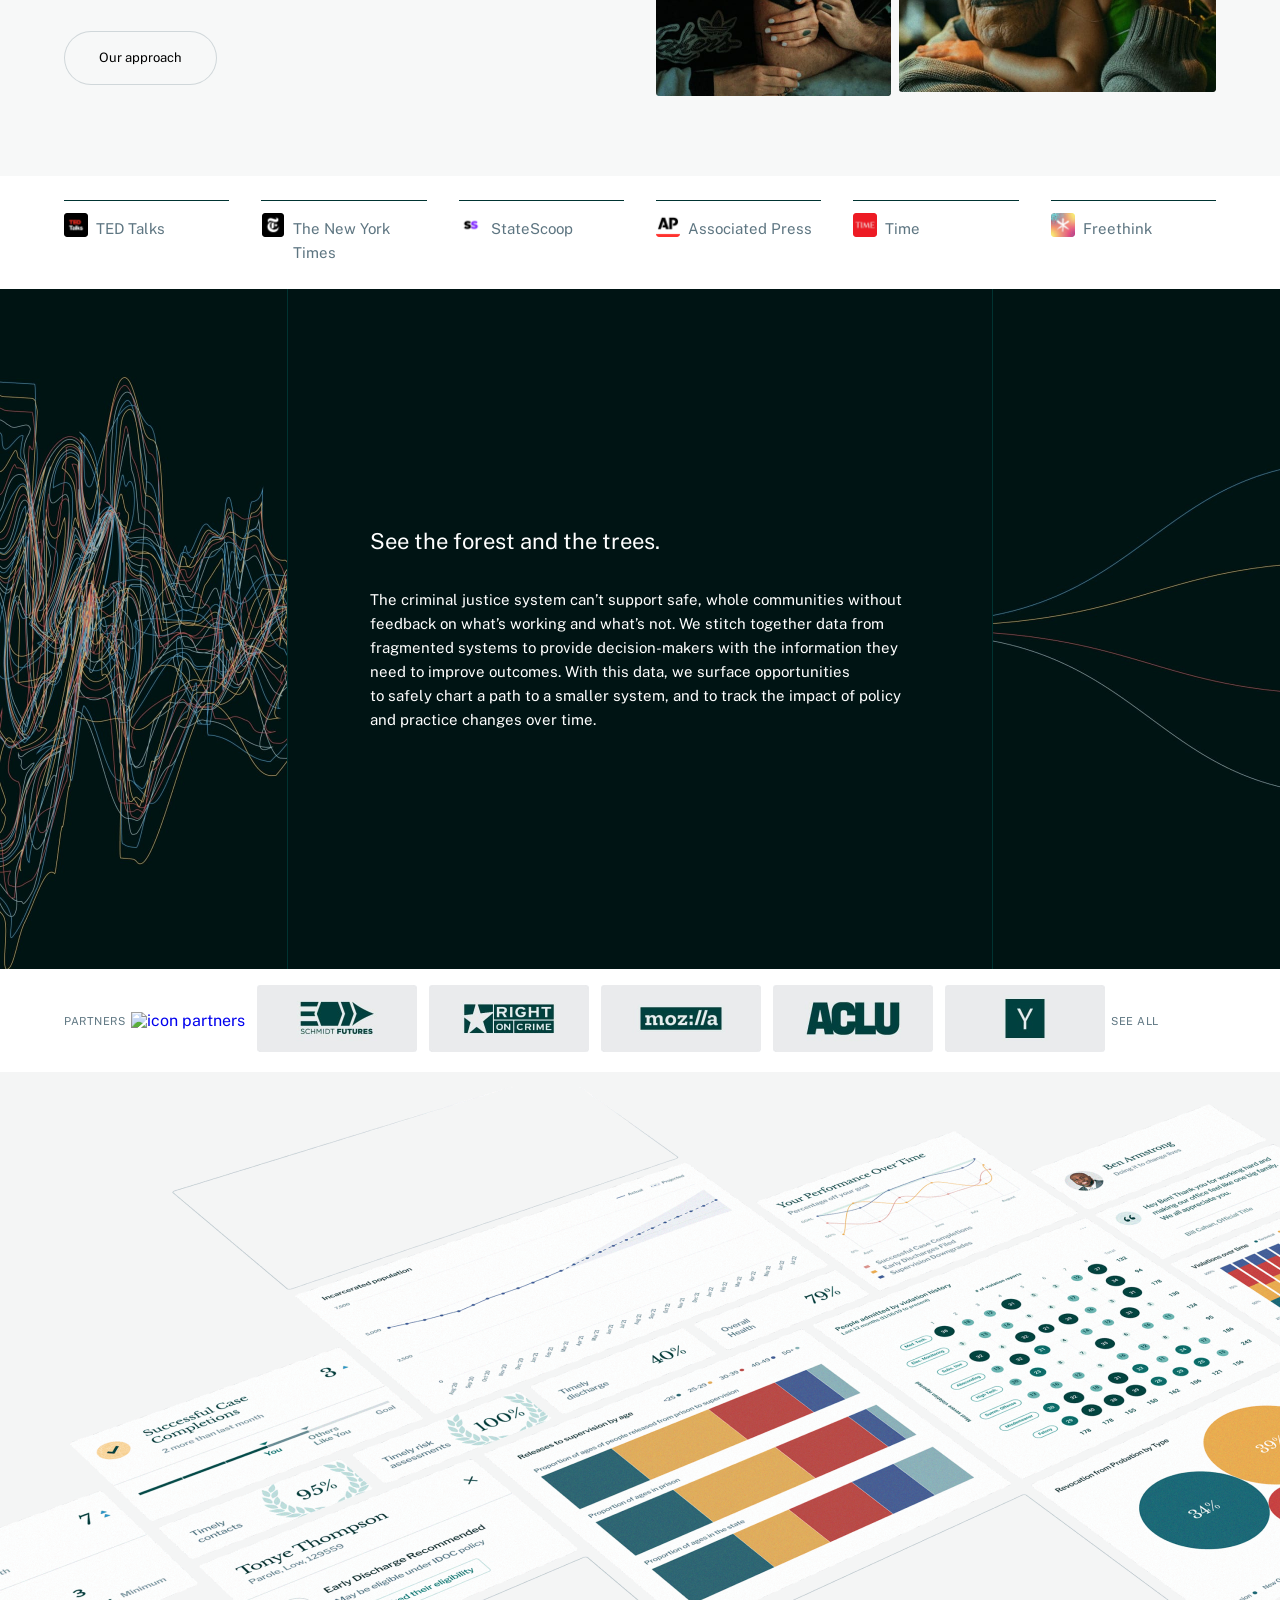
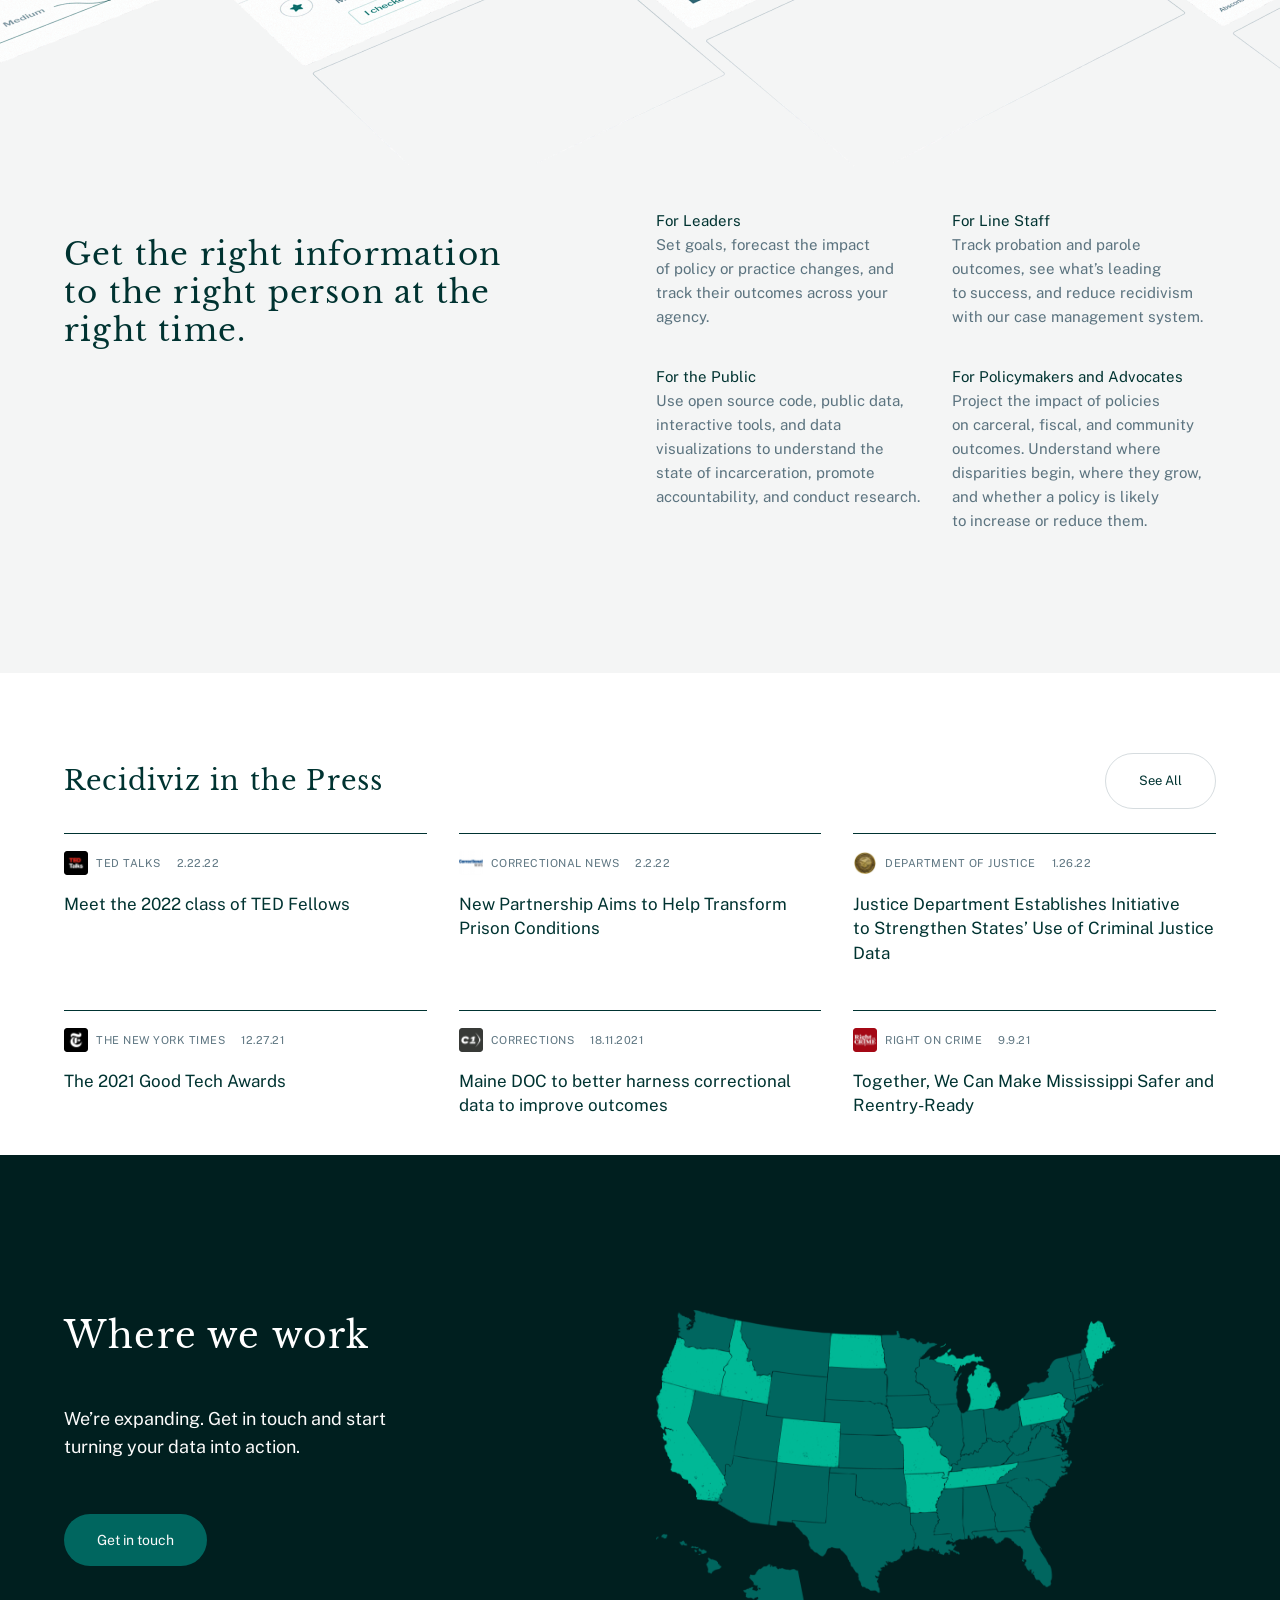
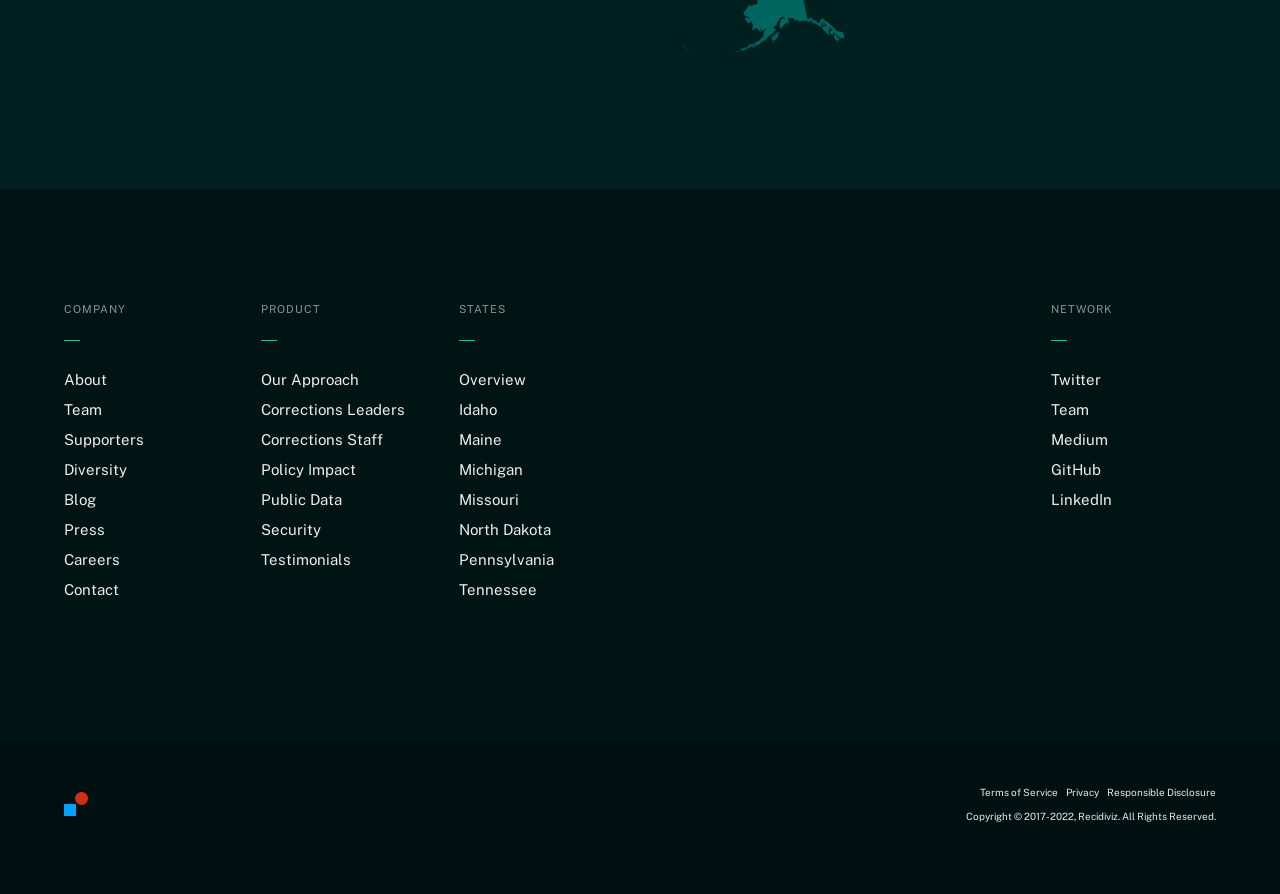
==== commit 2655d5da: "fix_img" ====
--- a/recidiviz/index.html
+++ b/recidiviz/index.html
@@ -1 +1 @@
-<!DOCTYPE html><html lang="ru" class="page"><head><meta charset="UTF-8"><meta name="viewport" content="width=device-width,initial-scale=1"><meta http-equiv="X-UA-Compatible" content="ie=edge"><meta name="theme-color" content="#111111"><title>recidiviz</title><link rel="preload" href="fonts/LibreBaskerville.woff2" as="font" type="font/woff2" crossorigin><link rel="preload" href="fonts/PublicSans-Regular.woff2" as="font" type="font/woff2" crossorigin><link rel="stylesheet" href="css/vendor.css"><link rel="stylesheet" href="css/main.css"><script defer="defer" src="js/main.js"></script></head><body class="page__body"><div class="site-container"><header class="header header--position"><div class="container flex header__container"><a class="logo-link"><img class="logo-img" src="img/logo.svg" alt="Recidiviz Logo"></a><nav class="nav flex" title="Main navigation" data-menu><ul class="list-reset nav__list flex"><li class="nav__item"><a href="#" class="nav__link">States</a></li><li class="nav__item"><a href="#" class="nav__link">Tools</a></li><li class="nav__item"><a href="#" class="nav__link">People</a></li><li class="nav__item"><a href="#" class="nav__link">Learn More</a></li><li class="nav__item"><a href="#" class="nav__link">Donate</a></li></ul><a href="#" class="nav__link">Log In</a></nav><button class="burger" aria-label="Открыть меню" aria-expanded="false" data-burger><span class="burger__line"></span></button></div></header><main class="main"><section class="hero"><div class="container grid"><div class="hero__content"><h1 class="hero__title">Every person who safely transitions back to the community is a step toward a better society.</h1><p class="hero__descript">Criminal justice leaders use Recidiviz to get a real-time picture of their system, diagnose issues, and drive meaningful changes.</p><a href="#" class="btn hero__btn">See our work in action</a></div></div><div class="container hero__bottom-container"><div class="hero__bottom"><h2 class="hero__subtitle">Trusted in:</h2><ul class="list-reset hero__list grid"><li class="hero__item"><a href="#" class="hero__link">Idaho</a></li><li class="hero__item"><a href="#" class="hero__link">Maine</a></li><li class="hero__item"><a href="#" class="hero__link">Missouri</a></li><li class="hero__item"><a href="#" class="hero__link">North Dakota</a></li><li class="hero__item"><a href="#" class="hero__link">Pennsylvania</a></li><li class="hero__item"><a href="#" class="hero__link">Tennessee</a></li></ul></div></div></section><section class="steps"><div class="container"><h2 class="steps__title">We are a non-profit that partners with state criminal justice agencies to advance their use of data and reduce incarceration.</h2><ul class="list-reset steps__list flex"><li class="steps__item"><p class="steps__descript">intake an agency’s disjointed data</p></li><li class="steps__item steps__item--line" aria-hidden="true"></li><li class="steps__item"><p class="steps__descript">deploy tools for all levels of decision making</p></li><li class="steps__item steps__item--line" aria-hidden="true"></li><li class="steps__item"><p class="steps__descript">improve outcomes for justice-impacted individuals</p></li></ul></div></section><section class="approach"><div class="approach__top"><div class="container grid"><div class="approach__left"><h2 class="approach__title">A human–centered definition of success.</h2><p class="approach__descript">Our approach is shaped by the perspective and experience of people impacted by the justice system. Together, we are focused on restoring equity and supporting success in the community.</p><button class="btn-reset btn approach__btn">Our approach</button></div><div class="approach__right"><img class="approach__img" src="../img/approach_photo1.jpg" loading="lazy" width="235" height="266" alt="people"> <img class="approach__img" src="../img/approach_photo2.jpg" loading="lazy" width="317" height="262" alt="people"></div></div></div><div class="approach__buttom"><div class="container"><ul class="list-reset approach__list grid"><li class="approach__item"><a href="#" class="approach__link approach__link--ted">TED Talks</a></li><li class="approach__item"><a href="#" class="approach__link approach__link--nyt">The New York Times</a></li><li class="approach__item"><a href="#" class="approach__link approach__link--state">StateScoop</a></li><li class="approach__item"><a href="#" class="approach__link approach__link--assocpress">Associated Press</a></li><li class="approach__item"><a href="#" class="approach__link approach__link--time">Time</a></li><li class="approach__item"><a href="#" class="approach__link approach__link--freethenk">Freethink</a></li></ul></div></div></section><section class="info"><div class="info__content"><h2 class="info__title">See the forest and the trees.</h2><p class="info__descript">The criminal justice system can’t support safe, whole communities without feedback on what’s working and what’s not. We stitch together data from fragmented systems to provide decision-makers with the information they need to improve outcomes. With this data, we surface opportunities to safely chart a path to a smaller system, and to track the impact of policy and practice changes over time.</p></div></section><section class="partners"><div class="container partners__container flex"><h2 class="partners__title">Partners</h2><ul class="list-reset partners__list"><li class="partners__item"><a class="partners__link" href="#" target="_blank"><img class="partners__img" src="../img/partners/reform.jpg" width="160px" height="67px" loading="lazy" alt="icon partners"></a></li><li class="partners__item"><a class="partners__link" href="#" target="_blank"><img class="partners__img" src="../img/partners/eoc.jpg" width="160px" height="67px" loading="lazy" alt="icon partners"></a></li><li class="partners__item"><a class="partners__link" href="#" target="_blank"><img class="partners__img" src="../img/partners/right.jpg" width="160px" height="67px" loading="lazy" alt="icon partners"></a></li><li class="partners__item"><a class="partners__link" href="#" target="_blank"><img class="partners__img" src="../img/partners/moz.jpg" width="160px" height="67px" loading="lazy" alt="icon partners"></a></li><li class="partners__item"><a class="partners__link" href="#" target="_blank"><img class="partners__img" src="../img/partners/alcu.jpg" width="160px" height="67px" loading="lazy" alt="icon partners"></a></li><li class="partners__item"><a class="partners__link" href="#" target="_blank"><img class="partners__img" src="../img/partners/y.jpg" width="160px" height="67px" loading="lazy" alt="icon partners"></a></li></ul><a href="#" class="partners__more">See All</a></div></section><div class="grafics"><img class="grafics__img" src="img/infografics_bg.png" alt="infografics" aria-hidden="true"></div><section class="information"><div class="container grid"><div class="information__text"><h2 class="information__title">Get the right information to the right person at the right time.</h2></div><ul class="list-reset information__list"><li class="information__item"><h3 class="information__subtitle">For Leaders</h3><p class="information__descript">Set goals, forecast the impact of policy or practice changes, and track their outcomes across your agency.</p></li><li class="information__item"><h3 class="information__subtitle">For Line Staff</h3><p class="information__descript">Track probation and parole outcomes, see what’s leading to success, and reduce recidivism with our case management system.</p></li><li class="information__item"><h3 class="information__subtitle">For the Public</h3><p class="information__descript">Use open source code, public data, interactive tools, and data visualizations to understand the state of incarceration, promote accountability, and conduct research.</p></li><li class="information__item"><h3 class="information__subtitle">For Policymakers and Advocates</h3><p class="information__descript">Project the impact of policies on carceral, fiscal, and community outcomes. Understand where disparities begin, where they grow, and whether a policy is likely to increase or reduce them.</p></li></ul></div></section><section class="press"><div class="container"><div class="press__top"><h2 class="press__title">Recidiviz in the Press</h2><a href="#" class="btn press__link">See All</a></div><ul class="list-reset press__list grid"><li class="press__item"><article class="press-card"><div class="press-card__top"><div class="press-card__author press-card__author--ted">TED Talks</div><time class="press-card__time" datetime="02-22-2022">2.22.22</time></div><h3 class="press-card__title"><a href="#" class="press-card__link">Meet the 2022 class of TED Fellows</a></h3></article></li><li class="press__item"><article class="press-card"><div class="press-card__top"><div class="press-card__author press-card__author--correct">Correctional News</div><time class="press-card__time" datetime="02-22-2022">2.2.22</time></div><h3 class="press-card__title"><a href="#" class="press-card__link">New Partnership Aims to Help Transform Prison Conditions</a></h3></article></li><li class="press__item"><article class="press-card"><div class="press-card__top"><div class="press-card__author press-card__author--depart">Department of Justice</div><time class="press-card__time" datetime="01-26-2022">1.26.22</time></div><h3 class="press-card__title"><a href="#" class="press-card__link">Justice Department Establishes Initiative to Strengthen States’ Use of Criminal Justice Data</a></h3></article></li><li class="press__item"><article class="press-card"><div class="press-card__top"><div class="press-card__author press-card__author--nyt">The New York Times</div><time class="press-card__time" datetime="12-27-2021">12.27.21</time></div><h3 class="press-card__title"><a href="#" class="press-card__link">The 2021 Good Tech Awards</a></h3></article></li><li class="press__item"><article class="press-card"><div class="press-card__top"><div class="press-card__author press-card__author--correction">Corrections</div><time class="press-card__time" datetime="">18.11.2021</time></div><h3 class="press-card__title"><a href="#" class="press-card__link">Maine DOC to better harness correctional data to improve outcomes</a></h3></article></li><li class="press__item"><article class="press-card"><div class="press-card__top"><div class="press-card__author press-card__author--crime">Right on Crime</div><time class="press-card__time" datetime="09-09-2021">9.9.21</time></div><h3 class="press-card__title"><a href="#" class="press-card__link">Together, We Can Make Mississippi Safer and Reentry-Ready</a></h3></article></li></ul></div></section><section class="where"><div class="container grid"><div class="where__content"><h2 class="where__title">Where we work</h2><p class="where__descript">We’re expanding. Get in touch and start turning your data into action.</p><a href="" class="btn where__btn">Get in touch</a></div><div class="where__map"><img src="../img/map.svg" loading="lazy" width="461" height="342" alt="map" class="where__map-img"></div></div></section></main><footer class="footer"><div class="footer__top"><div class="container grid"><div class="footer__column"><h2 class="footer__title">company</h2><ul class="list-reset footer__list"><li class="footer__item"><a href="" class="footer__link">About</a></li><li class="footer__item"><a href="#" class="footer__link">Team</a></li><li class="footer__item"><a href="#" class="footer__link">Supporters</a></li><li class="footer__item"><a href="#" class="footer__link">Diversity</a></li><li class="footer__item"><a href="#" class="footer__link">Blog</a></li><li class="footer__item"><a href="#" class="footer__link">Press</a></li><li class="footer__item"><a href="#" class="footer__link">Careers</a></li><li class="footer__item"><a href="#" class="footer__link">Contact</a></li></ul></div><div class="footer__column"><h2 class="footer__title">product</h2><ul class="list-reset footer__list"><li class="footer__item"><a href="" class="footer__link">Our Approach</a></li><li class="footer__item"><a href="#" class="footer__link">Corrections Leaders</a></li><li class="footer__item"><a href="#" class="footer__link">Corrections Staff</a></li><li class="footer__item"><a href="#" class="footer__link">Policy Impact</a></li><li class="footer__item"><a href="#" class="footer__link">Public Data</a></li><li class="footer__item"><a href="#" class="footer__link">Security</a></li><li class="footer__item"><a href="#" class="footer__link">Testimonials</a></li></ul></div><div class="footer__column"><h2 class="footer__title">states</h2><ul class="list-reset footer__list"><li class="footer__item"><a href="" class="footer__link">Overview</a></li><li class="footer__item"><a href="#" class="footer__link">Idaho</a></li><li class="footer__item"><a href="#" class="footer__link">Maine</a></li><li class="footer__item"><a href="#" class="footer__link">Michigan</a></li><li class="footer__item"><a href="#" class="footer__link">Missouri</a></li><li class="footer__item"><a href="#" class="footer__link">North Dakota</a></li><li class="footer__item"><a href="#" class="footer__link">Pennsylvania</a></li><li class="footer__item"><a href="#" class="footer__link">Tennessee</a></li></ul></div><div class="footer__column"><h2 class="footer__title">Network</h2><ul class="list-reset footer__list"><li class="footer__item"><a href="" class="footer__link">Twitter</a></li><li class="footer__item"><a href="#" class="footer__link">Team</a></li><li class="footer__item"><a href="#" class="footer__link">Medium</a></li><li class="footer__item"><a href="#" class="footer__link">GitHub</a></li><li class="footer__item"><a href="#" class="footer__link">LinkedIn</a></li></ul></div></div></div><div class="footer__buttom"><div class="container footer__buttom-container"><a href="#" class="footer__logo"><img src="../img/logo_small.svg" loading="lazy" width="24" height="24" alt="logo" class="footer__img"></a><div class="footer__text"><ul class="list-reset footer__sublist"><li class="footer__subitem"><a href="#" class="footer__sublink">Terms of Service</a></li><li class="footer__subitem"><a href="#" class="footer__sublink">Privacy</a></li><li class="footer__subitem"><a href="#" class="footer__sublink">Responsible Disclosure</a></li></ul><div class="footer__copy"><p class="footer__copyright">Copyright © 2017</p><p class="footer__copyright">-2022, Recidiviz. All Rights Reserved.</p></div></div></div></div></footer></div></body></html>+<!DOCTYPE html><html lang="ru" class="page"><head><meta charset="UTF-8"><meta name="viewport" content="width=device-width,initial-scale=1"><meta http-equiv="X-UA-Compatible" content="ie=edge"><meta name="theme-color" content="#111111"><title>recidiviz</title><link rel="preload" href="fonts/LibreBaskerville.woff2" as="font" type="font/woff2" crossorigin><link rel="preload" href="fonts/PublicSans-Regular.woff2" as="font" type="font/woff2" crossorigin><link rel="stylesheet" href="css/vendor.css"><link rel="stylesheet" href="css/main.css"><script defer="defer" src="js/main.js"></script></head><body class="page__body"><div class="site-container"><header class="header header--position"><div class="container flex header__container"><a class="logo-link"><img class="logo-img" src="img/logo.svg" alt="Recidiviz Logo"></a><nav class="nav flex" title="Main navigation" data-menu><ul class="list-reset nav__list flex"><li class="nav__item"><a href="#" class="nav__link">States</a></li><li class="nav__item"><a href="#" class="nav__link">Tools</a></li><li class="nav__item"><a href="#" class="nav__link">People</a></li><li class="nav__item"><a href="#" class="nav__link">Learn More</a></li><li class="nav__item"><a href="#" class="nav__link">Donate</a></li></ul><a href="#" class="nav__link">Log In</a></nav><button class="burger" aria-label="Открыть меню" aria-expanded="false" data-burger><span class="burger__line"></span></button></div></header><main class="main"><section class="hero"><div class="container grid"><div class="hero__content"><h1 class="hero__title">Every person who safely transitions back to the community is a step toward a better society.</h1><p class="hero__descript">Criminal justice leaders use Recidiviz to get a real-time picture of their system, diagnose issues, and drive meaningful changes.</p><a href="#" class="btn hero__btn">See our work in action</a></div></div><div class="container hero__bottom-container"><div class="hero__bottom"><h2 class="hero__subtitle">Trusted in:</h2><ul class="list-reset hero__list grid"><li class="hero__item"><a href="#" class="hero__link">Idaho</a></li><li class="hero__item"><a href="#" class="hero__link">Maine</a></li><li class="hero__item"><a href="#" class="hero__link">Missouri</a></li><li class="hero__item"><a href="#" class="hero__link">North Dakota</a></li><li class="hero__item"><a href="#" class="hero__link">Pennsylvania</a></li><li class="hero__item"><a href="#" class="hero__link">Tennessee</a></li></ul></div></div></section><section class="steps"><div class="container"><h2 class="steps__title">We are a non-profit that partners with state criminal justice agencies to advance their use of data and reduce incarceration.</h2><ul class="list-reset steps__list flex"><li class="steps__item"><p class="steps__descript">intake an agency’s disjointed data</p></li><li class="steps__item steps__item--line" aria-hidden="true"></li><li class="steps__item"><p class="steps__descript">deploy tools for all levels of decision making</p></li><li class="steps__item steps__item--line" aria-hidden="true"></li><li class="steps__item"><p class="steps__descript">improve outcomes for justice-impacted individuals</p></li></ul></div></section><section class="approach"><div class="approach__top"><div class="container grid"><div class="approach__left"><h2 class="approach__title">A human–centered definition of success.</h2><p class="approach__descript">Our approach is shaped by the perspective and experience of people impacted by the justice system. Together, we are focused on restoring equity and supporting success in the community.</p><button class="btn-reset btn approach__btn">Our approach</button></div><div class="approach__right"><img class="approach__img" src="img/approach_photo1.jpg" loading="lazy" width="235" height="266" alt="people"> <img class="approach__img" src="img/approach_photo2.jpg" loading="lazy" width="317" height="262" alt="people"></div></div></div><div class="approach__buttom"><div class="container"><ul class="list-reset approach__list grid"><li class="approach__item"><a href="#" class="approach__link approach__link--ted">TED Talks</a></li><li class="approach__item"><a href="#" class="approach__link approach__link--nyt">The New York Times</a></li><li class="approach__item"><a href="#" class="approach__link approach__link--state">StateScoop</a></li><li class="approach__item"><a href="#" class="approach__link approach__link--assocpress">Associated Press</a></li><li class="approach__item"><a href="#" class="approach__link approach__link--time">Time</a></li><li class="approach__item"><a href="#" class="approach__link approach__link--freethenk">Freethink</a></li></ul></div></div></section><section class="info"><div class="info__content"><h2 class="info__title">See the forest and the trees.</h2><p class="info__descript">The criminal justice system can’t support safe, whole communities without feedback on what’s working and what’s not. We stitch together data from fragmented systems to provide decision-makers with the information they need to improve outcomes. With this data, we surface opportunities to safely chart a path to a smaller system, and to track the impact of policy and practice changes over time.</p></div></section><section class="partners"><div class="container partners__container flex"><h2 class="partners__title">Partners</h2><ul class="list-reset partners__list"><li class="partners__item"><a class="partners__link" href="#" target="_blank"><img class="partners__img" src="../img/partners/reform.jpg" width="160px" height="67px" loading="lazy" alt="icon partners"></a></li><li class="partners__item"><a class="partners__link" href="#" target="_blank"><img class="partners__img" src="img/partners/eoc.jpg" width="160px" height="67px" loading="lazy" alt="icon partners"></a></li><li class="partners__item"><a class="partners__link" href="#" target="_blank"><img class="partners__img" src="img/partners/right.jpg" width="160px" height="67px" loading="lazy" alt="icon partners"></a></li><li class="partners__item"><a class="partners__link" href="#" target="_blank"><img class="partners__img" src="img/partners/moz.jpg" width="160px" height="67px" loading="lazy" alt="icon partners"></a></li><li class="partners__item"><a class="partners__link" href="#" target="_blank"><img class="partners__img" src="img/partners/alcu.jpg" width="160px" height="67px" loading="lazy" alt="icon partners"></a></li><li class="partners__item"><a class="partners__link" href="#" target="_blank"><img class="partners__img" src="img/partners/y.jpg" width="160px" height="67px" loading="lazy" alt="icon partners"></a></li></ul><a href="#" class="partners__more">See All</a></div></section><div class="grafics"><img class="grafics__img" src="img/infografics_bg.png" alt="infografics" aria-hidden="true"></div><section class="information"><div class="container grid"><div class="information__text"><h2 class="information__title">Get the right information to the right person at the right time.</h2></div><ul class="list-reset information__list"><li class="information__item"><h3 class="information__subtitle">For Leaders</h3><p class="information__descript">Set goals, forecast the impact of policy or practice changes, and track their outcomes across your agency.</p></li><li class="information__item"><h3 class="information__subtitle">For Line Staff</h3><p class="information__descript">Track probation and parole outcomes, see what’s leading to success, and reduce recidivism with our case management system.</p></li><li class="information__item"><h3 class="information__subtitle">For the Public</h3><p class="information__descript">Use open source code, public data, interactive tools, and data visualizations to understand the state of incarceration, promote accountability, and conduct research.</p></li><li class="information__item"><h3 class="information__subtitle">For Policymakers and Advocates</h3><p class="information__descript">Project the impact of policies on carceral, fiscal, and community outcomes. Understand where disparities begin, where they grow, and whether a policy is likely to increase or reduce them.</p></li></ul></div></section><section class="press"><div class="container"><div class="press__top"><h2 class="press__title">Recidiviz in the Press</h2><a href="#" class="btn press__link">See All</a></div><ul class="list-reset press__list grid"><li class="press__item"><article class="press-card"><div class="press-card__top"><div class="press-card__author press-card__author--ted">TED Talks</div><time class="press-card__time" datetime="02-22-2022">2.22.22</time></div><h3 class="press-card__title"><a href="#" class="press-card__link">Meet the 2022 class of TED Fellows</a></h3></article></li><li class="press__item"><article class="press-card"><div class="press-card__top"><div class="press-card__author press-card__author--correct">Correctional News</div><time class="press-card__time" datetime="02-22-2022">2.2.22</time></div><h3 class="press-card__title"><a href="#" class="press-card__link">New Partnership Aims to Help Transform Prison Conditions</a></h3></article></li><li class="press__item"><article class="press-card"><div class="press-card__top"><div class="press-card__author press-card__author--depart">Department of Justice</div><time class="press-card__time" datetime="01-26-2022">1.26.22</time></div><h3 class="press-card__title"><a href="#" class="press-card__link">Justice Department Establishes Initiative to Strengthen States’ Use of Criminal Justice Data</a></h3></article></li><li class="press__item"><article class="press-card"><div class="press-card__top"><div class="press-card__author press-card__author--nyt">The New York Times</div><time class="press-card__time" datetime="12-27-2021">12.27.21</time></div><h3 class="press-card__title"><a href="#" class="press-card__link">The 2021 Good Tech Awards</a></h3></article></li><li class="press__item"><article class="press-card"><div class="press-card__top"><div class="press-card__author press-card__author--correction">Corrections</div><time class="press-card__time" datetime="">18.11.2021</time></div><h3 class="press-card__title"><a href="#" class="press-card__link">Maine DOC to better harness correctional data to improve outcomes</a></h3></article></li><li class="press__item"><article class="press-card"><div class="press-card__top"><div class="press-card__author press-card__author--crime">Right on Crime</div><time class="press-card__time" datetime="09-09-2021">9.9.21</time></div><h3 class="press-card__title"><a href="#" class="press-card__link">Together, We Can Make Mississippi Safer and Reentry-Ready</a></h3></article></li></ul></div></section><section class="where"><div class="container grid"><div class="where__content"><h2 class="where__title">Where we work</h2><p class="where__descript">We’re expanding. Get in touch and start turning your data into action.</p><a href="" class="btn where__btn">Get in touch</a></div><div class="where__map"><img src="img/map.svg" loading="lazy" width="461" height="342" alt="map" class="where__map-img"></div></div></section></main><footer class="footer"><div class="footer__top"><div class="container grid"><div class="footer__column"><h2 class="footer__title">company</h2><ul class="list-reset footer__list"><li class="footer__item"><a href="" class="footer__link">About</a></li><li class="footer__item"><a href="#" class="footer__link">Team</a></li><li class="footer__item"><a href="#" class="footer__link">Supporters</a></li><li class="footer__item"><a href="#" class="footer__link">Diversity</a></li><li class="footer__item"><a href="#" class="footer__link">Blog</a></li><li class="footer__item"><a href="#" class="footer__link">Press</a></li><li class="footer__item"><a href="#" class="footer__link">Careers</a></li><li class="footer__item"><a href="#" class="footer__link">Contact</a></li></ul></div><div class="footer__column"><h2 class="footer__title">product</h2><ul class="list-reset footer__list"><li class="footer__item"><a href="" class="footer__link">Our Approach</a></li><li class="footer__item"><a href="#" class="footer__link">Corrections Leaders</a></li><li class="footer__item"><a href="#" class="footer__link">Corrections Staff</a></li><li class="footer__item"><a href="#" class="footer__link">Policy Impact</a></li><li class="footer__item"><a href="#" class="footer__link">Public Data</a></li><li class="footer__item"><a href="#" class="footer__link">Security</a></li><li class="footer__item"><a href="#" class="footer__link">Testimonials</a></li></ul></div><div class="footer__column"><h2 class="footer__title">states</h2><ul class="list-reset footer__list"><li class="footer__item"><a href="" class="footer__link">Overview</a></li><li class="footer__item"><a href="#" class="footer__link">Idaho</a></li><li class="footer__item"><a href="#" class="footer__link">Maine</a></li><li class="footer__item"><a href="#" class="footer__link">Michigan</a></li><li class="footer__item"><a href="#" class="footer__link">Missouri</a></li><li class="footer__item"><a href="#" class="footer__link">North Dakota</a></li><li class="footer__item"><a href="#" class="footer__link">Pennsylvania</a></li><li class="footer__item"><a href="#" class="footer__link">Tennessee</a></li></ul></div><div class="footer__column"><h2 class="footer__title">Network</h2><ul class="list-reset footer__list"><li class="footer__item"><a href="" class="footer__link">Twitter</a></li><li class="footer__item"><a href="#" class="footer__link">Team</a></li><li class="footer__item"><a href="#" class="footer__link">Medium</a></li><li class="footer__item"><a href="#" class="footer__link">GitHub</a></li><li class="footer__item"><a href="#" class="footer__link">LinkedIn</a></li></ul></div></div></div><div class="footer__buttom"><div class="container footer__buttom-container"><a href="#" class="footer__logo"><img src="img/logo_small.svg" loading="lazy" width="24" height="24" alt="logo" class="footer__img"></a><div class="footer__text"><ul class="list-reset footer__sublist"><li class="footer__subitem"><a href="#" class="footer__sublink">Terms of Service</a></li><li class="footer__subitem"><a href="#" class="footer__sublink">Privacy</a></li><li class="footer__subitem"><a href="#" class="footer__sublink">Responsible Disclosure</a></li></ul><div class="footer__copy"><p class="footer__copyright">Copyright © 2017</p><p class="footer__copyright">-2022, Recidiviz. All Rights Reserved.</p></div></div></div></div></footer></div></body></html>
--- a/recidiviz/css/main.css
+++ b/recidiviz/css/main.css
@@ -1 +1 @@
-:root{--font-family:"Public Sans",sans-serif;--second-family:"Libre Baskerville",sans-serif;--content-width:1152px;--container-offset:15px;--container-width:calc(var(--content-width) + (var(--container-offset) * 2));--offset:32px;--main-size:13px;--second-size:15px;--light-color:#fff;--dark-color:#003331;--accent-color:#00A1FF;--active-color:#E00E00;--text-color:#355362cc}.custom-checkbox__field:checked+.custom-checkbox__content::after{opacity:1}.custom-checkbox__field:focus+.custom-checkbox__content::before{outline:red solid 2px;outline-offset:2px}.custom-checkbox__field:disabled+.custom-checkbox__content{opacity:.4;pointer-events:none}@font-face{font-family:"Libre Baskerville";src:url(../fonts/LibreBaskerville-Regular.woff2) format("woff2");font-weight:400;font-display:swap;font-style:normal}@font-face{font-family:"Public Sans";src:url(../fonts/PublicSans-Regular.woff2) format("woff2");font-weight:400;font-display:swap;font-style:normal}html{-webkit-box-sizing:border-box;box-sizing:border-box}*,::after,::before{-webkit-box-sizing:inherit;box-sizing:inherit}.page{height:100%;font-family:var(--font-family);-webkit-text-size-adjust:100%}.page__body{margin:0;min-width:320px;min-height:100%;font-size:16px}img{height:auto;max-width:100%;-o-object-fit:cover;object-fit:cover}a{text-decoration:none}.site-container{overflow:hidden}.is-hidden{display:none!important}.btn-reset{border:none;padding:0;background-color:transparent;cursor:pointer}.list-reset{list-style:none;margin:0;padding:0}.input-reset{-webkit-appearance:none;-moz-appearance:none;appearance:none;border:none;border-radius:0;background-color:#fff}.input-reset::-webkit-search-cancel-button,.input-reset::-webkit-search-decoration,.input-reset::-webkit-search-results-button,.input-reset::-webkit-search-results-decoration{display:none}.visually-hidden{position:absolute;overflow:hidden;margin:-1px;border:0;padding:0;width:1px;height:1px;clip:rect(0 0 0 0)}.container{margin:0 auto;padding:0 var(--container-offset);max-width:var(--container-width)}.js-focus-visible :focus:not(.focus-visible){outline:0}.centered{text-align:center}.dis-scroll{position:fixed;left:0;top:0;overflow:hidden;width:100%;height:100vh;-ms-scroll-chaining:none;overscroll-behavior:none}.page--ios .dis-scroll{position:relative}.flex{display:-webkit-box;display:-ms-flexbox;display:flex}.grid{display:-ms-grid;display:grid;-webkit-column-gap:var(--offset);-moz-column-gap:var(--offset);column-gap:var(--offset);-ms-grid-columns:(1fr)[12];grid-template-columns:repeat(12,1fr)}.grafics{background-color:#f4f5f5}.grafics__img{height:100%}.burger{--burger-width:30px;--burger-height:30px;--burger-line-height:2px;position:relative;border:none;padding:0;width:var(--burger-width);height:var(--burger-height);color:#000;background-color:transparent;cursor:pointer;--burger-height:20px;display:none;color:var(--light-color)}.burger::after,.burger::before{content:"";position:absolute;left:0;width:100%;height:var(--burger-line-height);background-color:currentColor;-webkit-transition:top .3s ease-in-out,-webkit-transform .3s ease-in-out;transition:transform .3s ease-in-out,top .3s ease-in-out,-webkit-transform .3s ease-in-out}.burger::before{top:0}.burger::after{top:calc(100% - var(--burger-line-height))}.burger__line{position:absolute;left:0;top:50%;width:100%;height:var(--burger-line-height);background-color:currentColor;-webkit-transform:translateY(-50%);-ms-transform:translateY(-50%);transform:translateY(-50%);-webkit-transition:-webkit-transform .3s ease-in-out;transition:transform .3s ease-in-out;transition:transform .3s ease-in-out,-webkit-transform .3s ease-in-out}.burger--active::before{top:50%;-webkit-transform:rotate(45deg);-ms-transform:rotate(45deg);transform:rotate(45deg);-webkit-transition:top .3s ease-in-out,-webkit-transform .3s ease-in-out;transition:transform .3s ease-in-out,top .3s ease-in-out,-webkit-transform .3s ease-in-out}.burger--active::after{top:50%;-webkit-transform:rotate(-45deg);-ms-transform:rotate(-45deg);transform:rotate(-45deg);-webkit-transition:top .3s ease-in-out,-webkit-transform .3s ease-in-out;transition:transform .3s ease-in-out,top .3s ease-in-out,-webkit-transform .3s ease-in-out}.burger--active .burger__line{-webkit-transform:scale(0);-ms-transform:scale(0);transform:scale(0);-webkit-transition:-webkit-transform .3s ease-in-out;transition:transform .3s ease-in-out;transition:transform .3s ease-in-out,-webkit-transform .3s ease-in-out}@media (max-width:768px){.grid{-ms-grid-columns:(1fr)[4];grid-template-columns:repeat(4,1fr)}.burger{display:block}}.btn{display:-webkit-inline-box;display:-ms-inline-flexbox;display:inline-flex;-webkit-box-align:center;-ms-flex-align:center;align-items:center;-webkit-box-pack:center;-ms-flex-pack:center;justify-content:center;padding:17px 33px;font-size:var(--main-size);line-height:20px;letter-spacing:.02px;cursor:pointer;border-radius:80px;border:1px solid rgba(255,255,255,.3);-webkit-transition:background-color .3s ease-in-out,border-color .3s ease-in-out;transition:background-color .3s ease-in-out,border-color .3s ease-in-out}.btn:focus{outline:0}@media (any-hover:hover){.btn:hover{border-color:var(--accent-color);background-color:var(--accent-color)}.nav__link:hover{color:var(--accent-color)}}.btn:active{border-color:var(--active-color);background-color:var(--active-color)}.btn.fonts-visible{border-color:var(--active-color)}.header{padding:17px 0}.header__container{-webkit-box-align:center;-ms-flex-align:center;align-items:center;-webkit-box-pack:justify;-ms-flex-pack:justify;justify-content:space-between}.header--position{position:absolute;left:0;top:0;z-index:10;width:100%}.nav{-webkit-box-align:center;-ms-flex-align:center;align-items:center;padding-right:16px}.nav__list{-webkit-box-align:center;-ms-flex-align:center;align-items:center;margin-right:32px;gap:51px}.nav__link{font-size:var(--main-size);color:var(--light-color);-webkit-transition:color .3s ease-in-out;transition:color .3s ease-in-out}.nav__link:focus{outline:0}.nav__link:active{color:var(--active-color)}@media (max-width:768px){.nav__list{-webkit-box-orient:vertical;-webkit-box-direction:normal;-ms-flex-direction:column;flex-direction:column;-webkit-box-align:start;-ms-flex-align:start;align-items:flex-start;margin-right:0}.nav__link{font-size:16px}.nav{position:fixed;left:0;top:0;background-color:#001414;height:100vh;z-index:100;padding:var(--offset);overflow-y:auto;visibility:hidden;-webkit-transform:translateX(-100%);-ms-transform:translateX(-100%);transform:translateX(-100%);-webkit-transition:visibility .3s ease-in-out,-webkit-transform .3s ease-in-out;transition:transform .3s ease-in-out,visibility .3s ease-in-out,-webkit-transform .3s ease-in-out;-webkit-box-orient:vertical;-webkit-box-direction:normal;-ms-flex-direction:column;flex-direction:column;-webkit-box-align:start;-ms-flex-align:start;align-items:flex-start;gap:51px}}.nav__link.focus-visible{outline:1px solid var(--active-color);outline-offset:3px}.nav.menu--active{visibility:visible;-webkit-transform:none;-ms-transform:none;transform:none}.hero{display:-webkit-box;display:-ms-flexbox;display:flex;-webkit-box-orient:vertical;-webkit-box-direction:normal;-ms-flex-direction:column;flex-direction:column;min-height:776px;color:var(--light-color);padding-top:190px;padding-bottom:40px;background-image:url(../../img/header_bg.jpg);background-position:center;background-size:cover;background-repeat:no-repeat}.hero__content{-ms-grid-column-span:6;grid-column:6 span}.hero__title{margin:0 0 29px;font-family:var(--second-family);font-weight:400;font-size:38px;line-height:44px;letter-spacing:1.2px}@media (max-width:1024px){.hero__title{font-size:29px;line-height:35px}}.hero__descript{margin:0 0 29px;font-family:var(--font-family);font-weight:400;font-size:18px;line-height:28px}.hero__btn{color:var(--light-color)}@media (max-width:1200px){.hero__btn{margin-bottom:var(--offset)}}@media (max-width:768px){.hero{padding-top:80px}.hero__content{-ms-grid-column-span:4;grid-column:4 span}.hero__btn{display:block;margin:0 auto;text-align:center}.hero__list{row-gap:var(--offset)}}.hero__bottom-container{margin-top:auto;width:100%;-ms-grid-column-span:6;grid-column:6 span}.hero__item{-ms-grid-column-span:2;grid-column:2 span}.hero__subtitle{margin:0 0 15px;font-family:var(--font-family);font-weight:400;font-size:15px;color:var(--light-color);line-height:24px}.hero__link{display:block;margin:0;white-space:nowrap;font-family:var(--font-family);font-weight:400;font-size:15px;color:var(--light-color);line-height:24px;padding-top:17px;border-top:1px solid var(--light-color);-webkit-transition:color .3s ease-in-out,border-color .3s ease-in-out;transition:color .3s ease-in-out,border-color .3s ease-in-out}.hero__link:focus{outline:0}@media (any-hover:hover){.hero__link:hover{border-color:var(--accent-color);color:var(--accent-color)}}.hero__link:active{border-color:var(--active-color);color:var(--active-color)}.hero__link .fonts-visible{border-color:var(--active-color)}.steps{padding:120px 0;background-color:var(--light-color);text-align:center}.steps__list{counter-reset:steps;-webkit-box-align:start;-ms-flex-align:start;align-items:start;-webkit-box-pack:justify;-ms-flex-pack:justify;justify-content:space-between;margin:0 auto;max-width:758px}@media (max-width:768px){.steps{padding:30px 0}.steps__list{-webkit-box-pack:center;-ms-flex-pack:center;justify-content:center;gap:15px;-ms-flex-wrap:wrap;flex-wrap:wrap}}.steps__item{display:-webkit-box;display:-ms-flexbox;display:flex;-webkit-box-orient:vertical;-webkit-box-direction:normal;-ms-flex-direction:column;flex-direction:column;-webkit-box-align:center;-ms-flex-align:center;align-items:center}.steps__item::before{counter-increment:steps;content:counter(steps);display:-webkit-box;display:-ms-flexbox;display:flex;-webkit-box-align:center;-ms-flex-align:center;align-items:center;-webkit-box-pack:center;-ms-flex-pack:center;justify-content:center;width:48px;height:48px;border-radius:100%;background-color:#014c48;font-size:16px;font-family:var(--font-family);color:var(--light-color);line-height:30px}.steps__item--line{-webkit-box-flex:1;-ms-flex-positive:1;flex-grow:1;position:relative}.steps__item--line::before{display:none}.steps__item--line::after{content:"";position:absolute;margin-top:25%;width:100%;height:1px;background-color:rgba(53,83,98,.2);-webkit-transform:translateY(50%);-ms-transform:translateY(50%);transform:translateY(50%)}.steps__title{margin:0 auto 57px;max-width:720px;font-family:var(--second-family);font-weight:400;font-size:30px;line-height:38px;letter-spacing:1.2px;color:var(--dark-color)}@media (max-width:768px){.steps__item--line{width:100%}.steps__item--line::after{display:none}.steps__title{font-size:24px;line-height:24px}}.steps__descript{margin:19px 0 0;max-width:142px;font-family:var(--font-family);font-weight:400;font-size:15px;line-height:24px}.approach__top{padding:80px 0;background-color:#f7f8f8}@media (max-width:768px){.approach__top{padding:30px 0;padding:var(--offset)}}.approach__left{padding-top:33px;-ms-grid-column-span:5;grid-column:5 span}@media (max-width:1200px){.approach__left{grid-column:4/7 span;margin-bottom:var(--offset)}}@media (max-width:768px){.approach__left{-webkit-box-pack:center;-ms-flex-pack:center;justify-content:center;-ms-grid-column-span:4;grid-column:4 span}}.approach__right{display:-webkit-box;display:-ms-flexbox;display:flex;-webkit-box-align:start;-ms-flex-align:start;align-items:flex-start;-webkit-box-pack:end;-ms-flex-pack:end;justify-content:flex-end;grid-column:7/6 span;gap:8px}@media (max-width:1200px){.approach__right{-ms-grid-column-span:12;grid-column:12 span;-webkit-box-pack:center;-ms-flex-pack:center;justify-content:center}}.approach__title{margin:0 0 13px;font-size:22px;font-family:var(--font-family);font-style:normal;font-weight:400;line-height:22px}.approach__descript{margin:0 0 37px;color:var(--text-color);font-size:15px;font-family:var(--font-family);font-style:normal;font-weight:400;line-height:24px}.approach__btn{border:1px solid rgba(53,83,98,.2);background-color:#f7f8f8;padding:16px 34px;font-size:13px}@media (max-width:768px){.approach__right{-ms-grid-column-span:4;grid-column:4 span;-ms-flex-wrap:wrap;flex-wrap:wrap;-webkit-box-pack:center;-ms-flex-pack:center;justify-content:center}.approach__btn{display:block;margin:0 auto}}.approach__item{-ms-grid-column-span:2;grid-column:2 span;padding:24px 0}.approach__link{display:block;margin:0;font-family:var(--font-family);font-weight:400;font-size:15px;color:var(--text-color);line-height:24px;padding-top:16px;padding-left:32px;border-top:1px solid var(--dark-color);background-position:left top 12px;background-size:24px 24px;background-repeat:no-repeat;-webkit-transition:color .3s ease-in-out,border-color .3s ease-in-out;transition:color .3s ease-in-out,border-color .3s ease-in-out}.approach__link:focus{outline:0}@media (any-hover:hover){.approach__link:hover{border-color:var(--accent-color);color:var(--accent-color)}}.approach__link:active{border-color:var(--active-color);color:var(--active-color)}.approach__link--ted{background-image:url(../../img/ted.svg)}.approach__link--nyt{background-image:url(../../img/nyt.svg)}.approach__link--state{background-image:url(../../img/ss.svg)}.approach__link--assocpress{background-image:url(../../img/ap.svg)}.approach__link--time{background-image:url(../../img/time.svg)}.approach__link--freethenk{background-image:url(../../img/freet.svg)}.approach__link .fonts-visible{border-color:var(--active-color)}.info{position:relative;display:-webkit-box;display:-ms-flexbox;display:flex;background-color:#001414;height:680px}.info::before{content:"";width:287px;height:100%;-ms-flex-negative:0;flex-shrink:0;background-image:url(../../img/info_left-BG.jpg);background-position:center;background-repeat:no-repeat;background-size:cover}.info::after{content:"";width:287px;height:100%;-ms-flex-negative:0;flex-shrink:0;background-image:url(../../img/info_right-BG.jpg);background-position:center;background-repeat:no-repeat;background-size:cover}.info__content{display:-webkit-box;display:-ms-flexbox;display:flex;-webkit-box-flex:1;-ms-flex-positive:1;flex-grow:1;-webkit-box-orient:vertical;-webkit-box-direction:normal;-ms-flex-direction:column;flex-direction:column;-webkit-box-pack:center;-ms-flex-pack:center;justify-content:center;padding:0 82px;border-right:1px solid #003331;border-left:1px solid #003331;height:100%}.info__title{font-size:22px;font-family:var(--font-family);font-style:normal;font-weight:400;line-height:22px;color:var(--light-color);margin-bottom:21px}.info__descript{font-size:15px;font-family:var(--font-family);font-style:normal;font-weight:400;line-height:24px;color:var(--light-color)}@media (max-width:1024px){.info::after,.info::before{display:none}.info__content{padding:var(--offset)}.info{height:auto}}.partners{padding:16px 0}.partners__container{-webkit-box-align:center;-ms-flex-align:center;align-items:center;gap:6px}@media (max-width:1200px){.partners__container{-webkit-box-pack:justify;-ms-flex-pack:justify;justify-content:space-between}}@media (max-width:1024px){.partners__container{-ms-flex-wrap:wrap;flex-wrap:wrap;-webkit-box-pack:start;-ms-flex-pack:start;justify-content:flex-start}}@media (max-width:768px){.partners__container{-webkit-box-pack:center;-ms-flex-pack:center;justify-content:center}}.partners__list{display:-webkit-box;display:-ms-flexbox;display:flex;-webkit-box-align:center;-ms-flex-align:center;align-items:center;gap:12px}@media (max-width:1200px){.partners__list{-webkit-box-pack:justify;-ms-flex-pack:justify;justify-content:space-between}.partners__logo{max-width:130px}}@media (max-width:1024px){.partners__list{-ms-flex-wrap:wrap;flex-wrap:wrap;-webkit-box-pack:start;-ms-flex-pack:start;justify-content:flex-start}}.partners__link:active{border-color:var(--active-color);color:var(--active-color)}.partners__more,.partners__title{margin:0;color:var(--text-color);font-size:11px;font-family:var(--font-family);font-style:normal;font-weight:400;line-height:16px;letter-spacing:.5px;text-transform:uppercase;-webkit-transition:color .3s ease-in-out;transition:color .3s ease-in-out;cursor:pointer}.partners__more:focus,.partners__title:focus{outline:0}@media (any-hover:hover){.partners__more:hover,.partners__title:hover{border-color:var(--accent-color);color:var(--accent-color)}}.partners__more:active,.partners__title:active{border-color:var(--active-color);color:var(--active-color)}.partners__link .fonts-visible,.partners__more .fonts-visible{outline:1px solid var(--active-color);outline-offset:3px}.information{position:relative;background-color:#f4f5f5;padding-bottom:140px}.information__text{-ms-grid-column-span:6;grid-column:6 span}.information__title{max-width:80%;font-size:31px;font-family:var(--second-family);font-style:normal;font-weight:400;line-height:38px;letter-spacing:1.2px;color:var(--dark-color)}@media (max-width:768px){.partners__list{-webkit-box-pack:center;-ms-flex-pack:center;justify-content:center}.information{padding-bottom:30px;padding:var(--offset)}.information__text{-ms-grid-column-span:4;grid-column:4 span}.information__title{margin-bottom:var(--offset)}}.information__list{display:-ms-grid;display:grid;-webkit-column-gap:var(--offset);-moz-column-gap:var(--offset);column-gap:var(--offset);-ms-grid-columns:(1fr)[6];grid-template-columns:repeat(6,1fr);grid-column:7/6 span;row-gap:36px}@media (max-width:768px){.information__list{-ms-grid-column-span:4;grid-column:4 span;-ms-grid-columns:(1fr)[4];grid-template-columns:repeat(4,1fr)}}.information__item{-ms-grid-column-span:3;grid-column:3 span}.information__subtitle{margin:0;font-family:var(--font-family);font-style:normal;font-weight:400;line-height:24px;font-size:15px;color:var(--dark-color)}.information__descript{margin:0;color:var(--text-color);font-size:15px;font-family:var(--font-family);font-style:normal;font-weight:400;line-height:24px}.press{background-color:var(--light-color)}.press__top{display:-webkit-box;display:-ms-flexbox;display:flex;-webkit-box-align:center;-ms-flex-align:center;align-items:center;-webkit-box-pack:justify;-ms-flex-pack:justify;justify-content:space-between;padding:80px 0 24px}.press__title{margin:0;font-family:var(--second-family);font-style:normal;font-weight:400;font-size:27px;line-height:38px;letter-spacing:1.2px;color:var(--dark-color)}@media (max-width:768px){.information__item{-ms-grid-column-span:4;grid-column:4 span}.press__top{-ms-flex-wrap:wrap;flex-wrap:wrap;padding-top:30px}.press__title{margin-bottom:20px}.press__link{display:block;margin:0 auto}}.press__link{text-align:center;font-family:var(--font-family);font-style:normal;font-weight:400;font-size:13px;line-height:20px;letter-spacing:.02px;color:var(--dark-color);padding:17px 33px;border-radius:80px;border:1px solid rgba(53,83,98,.2);-webkit-transition:border-color .3s ease-in-out;transition:border-color .3s ease-in-out}.press__link:focus{outline:0}@media (any-hover:hover){.press__link:hover{border-color:var(--accent-color)}}.press__link:active{border-color:var(--active-color);color:var(--light-color)}.press__item{-ms-grid-column-span:4;grid-column:4 span}.press__list{row-gap:var(--offset)}.press-card{min-height:145px;position:relative}.press-card__top{display:-webkit-box;display:-ms-flexbox;display:flex;-webkit-box-align:baseline;-ms-flex-align:baseline;align-items:baseline;gap:16px;padding-top:16px;border-top:1px solid var(--dark-color)}.press-card__time{margin:0;font-family:var(--font-family);font-style:normal;font-weight:400;font-size:11px;color:var(--text-color);line-height:16px;letter-spacing:.5px;text-transform:uppercase}.press-card__author{margin:-11px 0 0;padding:16px 0 4px 32px;font-family:var(--font-family);font-style:normal;font-weight:400;font-size:11px;color:var(--text-color);line-height:16px;letter-spacing:.5px;text-transform:uppercase;background-position:left top 12px;background-size:24px 24px;background-repeat:no-repeat;-webkit-transition:color .3s ease-in-out,border-color .3s ease-in-out;transition:color .3s ease-in-out,border-color .3s ease-in-out}.press-card__author--ted{background-image:url(../../img/icon/ted.svg)}.press-card__author--correct{background-image:url(../../img/icon/correction.svg)}.press-card__author--depart{background-image:url(../../img/icon/dep.svg)}.press-card__author--nyt{background-image:url(../../img/icon/nyt.svg)}.press-card__author--correction{background-image:url(../../img/icon/correct1.svg)}.press-card__author--crime{background-image:url(../../img/icon/crime.svg)}.press-card__title{font-family:var(--font-family);font-style:normal;font-weight:400;font-size:17px;color:var(--text-color);line-height:24.65px}.press-card__link{color:var(--dark-color);-webkit-transition:color .3s ease-in-out,border-color .3s ease-in-out;transition:color .3s ease-in-out,border-color .3s ease-in-out}.press-card__link::after{content:"";position:absolute;inset:0}.press-card__link:focus{outline:0}@media (any-hover:hover){.press-card__link:hover{border-color:var(--accent-color);color:var(--accent-color)}}.press-card__link:active{border-color:var(--active-color);color:var(--active-color)}.press-card__link .fonts-visible::after{outline:1px solid var(--accent-color)}.where{background:#001f1f;padding:155px 0 133px}.where__content{-ms-grid-column-span:4;grid-column:4 span}@media (max-width:768px){.where{padding:30px 0;padding:var(--offset)}.where__content{margin-bottom:20px}}.where__title{margin:0 0 43px;font-family:var(--second-family);font-style:normal;font-weight:400;font-size:36px;line-height:52px;letter-spacing:1.2px;color:var(--light-color)}.where__descript{margin:0 0 53px;font-family:var(--font-family);font-style:normal;font-weight:400;font-size:18px;line-height:28px;color:#fafafa}.where__btn{display:block;margin:0;max-width:143px;padding:16px 32px;font-family:var(--font-family);text-align:center;font-style:normal;font-weight:400;font-size:14px;line-height:20px;letter-spacing:.02px;color:#fafafa;border:none;background-color:#00665f;-webkit-transition:background-color .3s ease-in-out;transition:background-color .3s ease-in-out}.where__btn:focus{outline:0}@media (any-hover:hover){.where__btn:hover{border-color:var(--accent-color)}}.where__btn:active{border-color:var(--active-color)}.where__map{grid-column:7/5 span}.footer__top{background-color:#001414;padding:112px 0 137px}@media (max-width:768px){.where__btn{margin:0 auto}.where__map{-ms-grid-column-span:4;grid-column:4 span}.footer__top{padding:30px 0;padding:var(--offset)}.footer__top .container{row-gap:var(--offset)}}.footer__column{-ms-grid-column-span:2;grid-column:2 span}.footer__column:last-child{grid-column:11/2 span}.footer__title{margin:0 0 24px;color:#7d9798;font-family:var(--font-family);font-style:normal;font-weight:400;font-size:11px;line-height:16px;letter-spacing:1px;text-transform:uppercase;padding-bottom:24px;position:relative}.footer__title::before{content:"";position:absolute;bottom:0;left:0;width:16px;height:1px;background:#25b895}.footer__link{font-family:var(--font-family);font-style:normal;font-weight:400;font-size:15px;line-height:30px;color:#edeceb;-webkit-transition:color .3s ease-in-out,border-color .3s ease-in-out;transition:color .3s ease-in-out,border-color .3s ease-in-out}.footer__link:focus{outline:0}@media (any-hover:hover){.footer__link:hover{border-color:var(--accent-color);color:var(--accent-color)}}.footer__link:active{border-color:var(--active-color);color:var(--active-color)}.footer__buttom{background-color:#000f0f;padding:40px 0 63px}.footer__buttom-container{display:-webkit-box;display:-ms-flexbox;display:flex;-webkit-box-align:center;-ms-flex-align:center;align-items:center;-webkit-box-pack:justify;-ms-flex-pack:justify;justify-content:space-between}@media (max-width:768px){.footer__column:last-child{-ms-grid-column-span:2;grid-column:2 span}.footer__buttom-container{-webkit-box-orient:vertical;-webkit-box-direction:normal;-ms-flex-direction:column;flex-direction:column}.footer__logo{margin-bottom:20px}}.footer__sublist{display:-webkit-box;display:-ms-flexbox;display:flex;-webkit-box-align:center;-ms-flex-align:center;align-items:center;-webkit-box-pack:end;-ms-flex-pack:end;justify-content:end;gap:8px}.footer__sublink{font-family:var(--font-family);font-style:normal;font-weight:400;font-size:10px;line-height:10px;color:#e5ecec;margin-bottom:8px}.footer__copy{display:-webkit-box;display:-ms-flexbox;display:flex;-webkit-box-align:center;-ms-flex-align:center;align-items:center;-webkit-box-pack:end;-ms-flex-pack:end;justify-content:end}.footer__copy p{font-family:var(--font-family);font-style:normal;font-weight:400;font-size:10px;line-height:10px;color:#e5ecec}+:root{--font-family:"Public Sans",sans-serif;--second-family:"Libre Baskerville",sans-serif;--content-width:1152px;--container-offset:15px;--container-width:calc(var(--content-width) + (var(--container-offset) * 2));--offset:32px;--main-size:13px;--second-size:15px;--light-color:#fff;--dark-color:#003331;--accent-color:#00A1FF;--active-color:#E00E00;--text-color:#355362cc}.custom-checkbox__field:checked+.custom-checkbox__content::after{opacity:1}.custom-checkbox__field:focus+.custom-checkbox__content::before{outline:red solid 2px;outline-offset:2px}.custom-checkbox__field:disabled+.custom-checkbox__content{opacity:.4;pointer-events:none}@font-face{font-family:"Libre Baskerville";src:url(../fonts/LibreBaskerville-Regular.woff2) format("woff2");font-weight:400;font-display:swap;font-style:normal}@font-face{font-family:"Public Sans";src:url(../fonts/PublicSans-Regular.woff2) format("woff2");font-weight:400;font-display:swap;font-style:normal}html{-webkit-box-sizing:border-box;box-sizing:border-box}*,::after,::before{-webkit-box-sizing:inherit;box-sizing:inherit}.page{height:100%;font-family:var(--font-family);-webkit-text-size-adjust:100%}.page__body{margin:0;min-width:320px;min-height:100%;font-size:16px}img{height:auto;max-width:100%;-o-object-fit:cover;object-fit:cover}a{text-decoration:none}.site-container{overflow:hidden}.is-hidden{display:none!important}.btn-reset{border:none;padding:0;background-color:transparent;cursor:pointer}.list-reset{list-style:none;margin:0;padding:0}.input-reset{-webkit-appearance:none;-moz-appearance:none;appearance:none;border:none;border-radius:0;background-color:#fff}.input-reset::-webkit-search-cancel-button,.input-reset::-webkit-search-decoration,.input-reset::-webkit-search-results-button,.input-reset::-webkit-search-results-decoration{display:none}.visually-hidden{position:absolute;overflow:hidden;margin:-1px;border:0;padding:0;width:1px;height:1px;clip:rect(0 0 0 0)}.container{margin:0 auto;padding:0 var(--container-offset);max-width:var(--container-width)}.js-focus-visible :focus:not(.focus-visible){outline:0}.centered{text-align:center}.dis-scroll{position:fixed;left:0;top:0;overflow:hidden;width:100%;height:100vh;-ms-scroll-chaining:none;overscroll-behavior:none}.page--ios .dis-scroll{position:relative}.flex{display:-webkit-box;display:-ms-flexbox;display:flex}.grid{display:-ms-grid;display:grid;-webkit-column-gap:var(--offset);-moz-column-gap:var(--offset);column-gap:var(--offset);-ms-grid-columns:(1fr)[12];grid-template-columns:repeat(12,1fr)}.grafics{background-color:#f4f5f5}.grafics__img{height:100%}.burger{--burger-width:30px;--burger-height:30px;--burger-line-height:2px;position:relative;border:none;padding:0;width:var(--burger-width);height:var(--burger-height);color:#000;background-color:transparent;cursor:pointer;--burger-height:20px;display:none;color:var(--light-color)}.burger::after,.burger::before{content:"";position:absolute;left:0;width:100%;height:var(--burger-line-height);background-color:currentColor;-webkit-transition:top .3s ease-in-out,-webkit-transform .3s ease-in-out;transition:transform .3s ease-in-out,top .3s ease-in-out,-webkit-transform .3s ease-in-out}.burger::before{top:0}.burger::after{top:calc(100% - var(--burger-line-height))}.burger__line{position:absolute;left:0;top:50%;width:100%;height:var(--burger-line-height);background-color:currentColor;-webkit-transform:translateY(-50%);-ms-transform:translateY(-50%);transform:translateY(-50%);-webkit-transition:-webkit-transform .3s ease-in-out;transition:transform .3s ease-in-out;transition:transform .3s ease-in-out,-webkit-transform .3s ease-in-out}.burger--active::before{top:50%;-webkit-transform:rotate(45deg);-ms-transform:rotate(45deg);transform:rotate(45deg);-webkit-transition:top .3s ease-in-out,-webkit-transform .3s ease-in-out;transition:transform .3s ease-in-out,top .3s ease-in-out,-webkit-transform .3s ease-in-out}.burger--active::after{top:50%;-webkit-transform:rotate(-45deg);-ms-transform:rotate(-45deg);transform:rotate(-45deg);-webkit-transition:top .3s ease-in-out,-webkit-transform .3s ease-in-out;transition:transform .3s ease-in-out,top .3s ease-in-out,-webkit-transform .3s ease-in-out}.burger--active .burger__line{-webkit-transform:scale(0);-ms-transform:scale(0);transform:scale(0);-webkit-transition:-webkit-transform .3s ease-in-out;transition:transform .3s ease-in-out;transition:transform .3s ease-in-out,-webkit-transform .3s ease-in-out}@media (max-width:768px){.grid{-ms-grid-columns:(1fr)[4];grid-template-columns:repeat(4,1fr)}.burger{display:block}}.btn{display:-webkit-inline-box;display:-ms-inline-flexbox;display:inline-flex;-webkit-box-align:center;-ms-flex-align:center;align-items:center;-webkit-box-pack:center;-ms-flex-pack:center;justify-content:center;padding:17px 33px;font-size:var(--main-size);line-height:20px;letter-spacing:.02px;cursor:pointer;border-radius:80px;border:1px solid rgba(255,255,255,.3);-webkit-transition:background-color .3s ease-in-out,border-color .3s ease-in-out;transition:background-color .3s ease-in-out,border-color .3s ease-in-out}.btn:focus{outline:0}@media (any-hover:hover){.btn:hover{border-color:var(--accent-color);background-color:var(--accent-color)}.nav__link:hover{color:var(--accent-color)}}.btn:active{border-color:var(--active-color);background-color:var(--active-color)}.btn.fonts-visible{border-color:var(--active-color)}.header{padding:17px 0}.header__container{-webkit-box-align:center;-ms-flex-align:center;align-items:center;-webkit-box-pack:justify;-ms-flex-pack:justify;justify-content:space-between}.header--position{position:absolute;left:0;top:0;z-index:10;width:100%}.nav{-webkit-box-align:center;-ms-flex-align:center;align-items:center;padding-right:16px}.nav__list{-webkit-box-align:center;-ms-flex-align:center;align-items:center;margin-right:32px;gap:51px}.nav__link{font-size:var(--main-size);color:var(--light-color);-webkit-transition:color .3s ease-in-out;transition:color .3s ease-in-out}.nav__link:focus{outline:0}.nav__link:active{color:var(--active-color)}@media (max-width:768px){.nav__list{-webkit-box-orient:vertical;-webkit-box-direction:normal;-ms-flex-direction:column;flex-direction:column;-webkit-box-align:start;-ms-flex-align:start;align-items:flex-start;margin-right:0}.nav__link{font-size:16px}.nav{position:fixed;left:0;top:0;background-color:#001414;height:100vh;z-index:100;padding:var(--offset);overflow-y:auto;visibility:hidden;-webkit-transform:translateX(-100%);-ms-transform:translateX(-100%);transform:translateX(-100%);-webkit-transition:visibility .3s ease-in-out,-webkit-transform .3s ease-in-out;transition:transform .3s ease-in-out,visibility .3s ease-in-out,-webkit-transform .3s ease-in-out;-webkit-box-orient:vertical;-webkit-box-direction:normal;-ms-flex-direction:column;flex-direction:column;-webkit-box-align:start;-ms-flex-align:start;align-items:flex-start;gap:51px}}.nav__link.focus-visible{outline:1px solid var(--active-color);outline-offset:3px}.nav.menu--active{visibility:visible;-webkit-transform:none;-ms-transform:none;transform:none}.hero{display:-webkit-box;display:-ms-flexbox;display:flex;-webkit-box-orient:vertical;-webkit-box-direction:normal;-ms-flex-direction:column;flex-direction:column;min-height:776px;color:var(--light-color);padding-top:190px;padding-bottom:40px;background-image:url(../img/header_bg.jpg);background-position:center;background-size:cover;background-repeat:no-repeat}.hero__content{-ms-grid-column-span:6;grid-column:6 span}.hero__title{margin:0 0 29px;font-family:var(--second-family);font-weight:400;font-size:38px;line-height:44px;letter-spacing:1.2px}@media (max-width:1024px){.hero__title{font-size:29px;line-height:35px}}.hero__descript{margin:0 0 29px;font-family:var(--font-family);font-weight:400;font-size:18px;line-height:28px}.hero__btn{color:var(--light-color)}@media (max-width:1200px){.hero__btn{margin-bottom:var(--offset)}}@media (max-width:768px){.hero{padding-top:80px}.hero__content{-ms-grid-column-span:4;grid-column:4 span}.hero__btn{display:block;margin:0 auto;text-align:center}.hero__list{row-gap:var(--offset)}}.hero__bottom-container{margin-top:auto;width:100%;-ms-grid-column-span:6;grid-column:6 span}.hero__item{-ms-grid-column-span:2;grid-column:2 span}.hero__subtitle{margin:0 0 15px;font-family:var(--font-family);font-weight:400;font-size:15px;color:var(--light-color);line-height:24px}.hero__link{display:block;margin:0;white-space:nowrap;font-family:var(--font-family);font-weight:400;font-size:15px;color:var(--light-color);line-height:24px;padding-top:17px;border-top:1px solid var(--light-color);-webkit-transition:color .3s ease-in-out,border-color .3s ease-in-out;transition:color .3s ease-in-out,border-color .3s ease-in-out}.hero__link:focus{outline:0}@media (any-hover:hover){.hero__link:hover{border-color:var(--accent-color);color:var(--accent-color)}}.hero__link:active{border-color:var(--active-color);color:var(--active-color)}.hero__link .fonts-visible{border-color:var(--active-color)}.steps{padding:120px 0;background-color:var(--light-color);text-align:center}.steps__list{counter-reset:steps;-webkit-box-align:start;-ms-flex-align:start;align-items:start;-webkit-box-pack:justify;-ms-flex-pack:justify;justify-content:space-between;margin:0 auto;max-width:758px}@media (max-width:768px){.steps{padding:30px 0}.steps__list{-webkit-box-pack:center;-ms-flex-pack:center;justify-content:center;gap:15px;-ms-flex-wrap:wrap;flex-wrap:wrap}}.steps__item{display:-webkit-box;display:-ms-flexbox;display:flex;-webkit-box-orient:vertical;-webkit-box-direction:normal;-ms-flex-direction:column;flex-direction:column;-webkit-box-align:center;-ms-flex-align:center;align-items:center}.steps__item::before{counter-increment:steps;content:counter(steps);display:-webkit-box;display:-ms-flexbox;display:flex;-webkit-box-align:center;-ms-flex-align:center;align-items:center;-webkit-box-pack:center;-ms-flex-pack:center;justify-content:center;width:48px;height:48px;border-radius:100%;background-color:#014c48;font-size:16px;font-family:var(--font-family);color:var(--light-color);line-height:30px}.steps__item--line{-webkit-box-flex:1;-ms-flex-positive:1;flex-grow:1;position:relative}.steps__item--line::before{display:none}.steps__item--line::after{content:"";position:absolute;margin-top:25%;width:100%;height:1px;background-color:rgba(53,83,98,.2);-webkit-transform:translateY(50%);-ms-transform:translateY(50%);transform:translateY(50%)}.steps__title{margin:0 auto 57px;max-width:720px;font-family:var(--second-family);font-weight:400;font-size:30px;line-height:38px;letter-spacing:1.2px;color:var(--dark-color)}@media (max-width:768px){.steps__item--line{width:100%}.steps__item--line::after{display:none}.steps__title{font-size:24px;line-height:24px}}.steps__descript{margin:19px 0 0;max-width:142px;font-family:var(--font-family);font-weight:400;font-size:15px;line-height:24px}.approach__top{padding:80px 0;background-color:#f7f8f8}@media (max-width:768px){.approach__top{padding:30px 0;padding:var(--offset)}}.approach__left{padding-top:33px;-ms-grid-column-span:5;grid-column:5 span}@media (max-width:1200px){.approach__left{grid-column:4/7 span;margin-bottom:var(--offset)}}@media (max-width:768px){.approach__left{-webkit-box-pack:center;-ms-flex-pack:center;justify-content:center;-ms-grid-column-span:4;grid-column:4 span}}.approach__right{display:-webkit-box;display:-ms-flexbox;display:flex;-webkit-box-align:start;-ms-flex-align:start;align-items:flex-start;-webkit-box-pack:end;-ms-flex-pack:end;justify-content:flex-end;grid-column:7/6 span;gap:8px}@media (max-width:1200px){.approach__right{-ms-grid-column-span:12;grid-column:12 span;-webkit-box-pack:center;-ms-flex-pack:center;justify-content:center}}.approach__title{margin:0 0 13px;font-size:22px;font-family:var(--font-family);font-style:normal;font-weight:400;line-height:22px}.approach__descript{margin:0 0 37px;color:var(--text-color);font-size:15px;font-family:var(--font-family);font-style:normal;font-weight:400;line-height:24px}.approach__btn{border:1px solid rgba(53,83,98,.2);background-color:#f7f8f8;padding:16px 34px;font-size:13px}@media (max-width:768px){.approach__right{-ms-grid-column-span:4;grid-column:4 span;-ms-flex-wrap:wrap;flex-wrap:wrap;-webkit-box-pack:center;-ms-flex-pack:center;justify-content:center}.approach__btn{display:block;margin:0 auto}}.approach__item{-ms-grid-column-span:2;grid-column:2 span;padding:24px 0}.approach__link{display:block;margin:0;font-family:var(--font-family);font-weight:400;font-size:15px;color:var(--text-color);line-height:24px;padding-top:16px;padding-left:32px;border-top:1px solid var(--dark-color);background-position:left top 12px;background-size:24px 24px;background-repeat:no-repeat;-webkit-transition:color .3s ease-in-out,border-color .3s ease-in-out;transition:color .3s ease-in-out,border-color .3s ease-in-out}.approach__link:focus{outline:0}@media (any-hover:hover){.approach__link:hover{border-color:var(--accent-color);color:var(--accent-color)}}.approach__link:active{border-color:var(--active-color);color:var(--active-color)}.approach__link--ted{background-image:url(../img/ted.svg)}.approach__link--nyt{background-image:url(../img/nyt.svg)}.approach__link--state{background-image:url(../img/ss.svg)}.approach__link--assocpress{background-image:url(../img/ap.svg)}.approach__link--time{background-image:url(../img/time.svg)}.approach__link--freethenk{background-image:url(../img/freet.svg)}.approach__link .fonts-visible{border-color:var(--active-color)}.info{position:relative;display:-webkit-box;display:-ms-flexbox;display:flex;background-color:#001414;height:680px}.info::before{content:"";width:287px;height:100%;-ms-flex-negative:0;flex-shrink:0;background-image:url(../img/info_left-BG.jpg);background-position:center;background-repeat:no-repeat;background-size:cover}.info::after{content:"";width:287px;height:100%;-ms-flex-negative:0;flex-shrink:0;background-image:url(../img/info_right-BG.jpg);background-position:center;background-repeat:no-repeat;background-size:cover}.info__content{display:-webkit-box;display:-ms-flexbox;display:flex;-webkit-box-flex:1;-ms-flex-positive:1;flex-grow:1;-webkit-box-orient:vertical;-webkit-box-direction:normal;-ms-flex-direction:column;flex-direction:column;-webkit-box-pack:center;-ms-flex-pack:center;justify-content:center;padding:0 82px;border-right:1px solid #003331;border-left:1px solid #003331;height:100%}.info__title{font-size:22px;font-family:var(--font-family);font-style:normal;font-weight:400;line-height:22px;color:var(--light-color);margin-bottom:21px}.info__descript{font-size:15px;font-family:var(--font-family);font-style:normal;font-weight:400;line-height:24px;color:var(--light-color)}@media (max-width:1024px){.info::after,.info::before{display:none}.info__content{padding:var(--offset)}.info{height:auto}}.partners{padding:16px 0}.partners__container{-webkit-box-align:center;-ms-flex-align:center;align-items:center;gap:6px}@media (max-width:1200px){.partners__container{-webkit-box-pack:justify;-ms-flex-pack:justify;justify-content:space-between}}@media (max-width:1024px){.partners__container{-ms-flex-wrap:wrap;flex-wrap:wrap;-webkit-box-pack:start;-ms-flex-pack:start;justify-content:flex-start}}@media (max-width:768px){.partners__container{-webkit-box-pack:center;-ms-flex-pack:center;justify-content:center}}.partners__list{display:-webkit-box;display:-ms-flexbox;display:flex;-webkit-box-align:center;-ms-flex-align:center;align-items:center;gap:12px}@media (max-width:1200px){.partners__list{-webkit-box-pack:justify;-ms-flex-pack:justify;justify-content:space-between}.partners__logo{max-width:130px}}@media (max-width:1024px){.partners__list{-ms-flex-wrap:wrap;flex-wrap:wrap;-webkit-box-pack:start;-ms-flex-pack:start;justify-content:flex-start}}.partners__link:active{border-color:var(--active-color);color:var(--active-color)}.partners__more,.partners__title{margin:0;color:var(--text-color);font-size:11px;font-family:var(--font-family);font-style:normal;font-weight:400;line-height:16px;letter-spacing:.5px;text-transform:uppercase;-webkit-transition:color .3s ease-in-out;transition:color .3s ease-in-out;cursor:pointer}.partners__more:focus,.partners__title:focus{outline:0}@media (any-hover:hover){.partners__more:hover,.partners__title:hover{border-color:var(--accent-color);color:var(--accent-color)}}.partners__more:active,.partners__title:active{border-color:var(--active-color);color:var(--active-color)}.partners__link .fonts-visible,.partners__more .fonts-visible{outline:1px solid var(--active-color);outline-offset:3px}.information{position:relative;background-color:#f4f5f5;padding-bottom:140px}.information__text{-ms-grid-column-span:6;grid-column:6 span}.information__title{max-width:80%;font-size:31px;font-family:var(--second-family);font-style:normal;font-weight:400;line-height:38px;letter-spacing:1.2px;color:var(--dark-color)}@media (max-width:768px){.partners__list{-webkit-box-pack:center;-ms-flex-pack:center;justify-content:center}.information{padding-bottom:30px;padding:var(--offset)}.information__text{-ms-grid-column-span:4;grid-column:4 span}.information__title{margin-bottom:var(--offset)}}.information__list{display:-ms-grid;display:grid;-webkit-column-gap:var(--offset);-moz-column-gap:var(--offset);column-gap:var(--offset);-ms-grid-columns:(1fr)[6];grid-template-columns:repeat(6,1fr);grid-column:7/6 span;row-gap:36px}@media (max-width:768px){.information__list{-ms-grid-column-span:4;grid-column:4 span;-ms-grid-columns:(1fr)[4];grid-template-columns:repeat(4,1fr)}}.information__item{-ms-grid-column-span:3;grid-column:3 span}.information__subtitle{margin:0;font-family:var(--font-family);font-style:normal;font-weight:400;line-height:24px;font-size:15px;color:var(--dark-color)}.information__descript{margin:0;color:var(--text-color);font-size:15px;font-family:var(--font-family);font-style:normal;font-weight:400;line-height:24px}.press{background-color:var(--light-color)}.press__top{display:-webkit-box;display:-ms-flexbox;display:flex;-webkit-box-align:center;-ms-flex-align:center;align-items:center;-webkit-box-pack:justify;-ms-flex-pack:justify;justify-content:space-between;padding:80px 0 24px}.press__title{margin:0;font-family:var(--second-family);font-style:normal;font-weight:400;font-size:27px;line-height:38px;letter-spacing:1.2px;color:var(--dark-color)}@media (max-width:768px){.information__item{-ms-grid-column-span:4;grid-column:4 span}.press__top{-ms-flex-wrap:wrap;flex-wrap:wrap;padding-top:30px}.press__title{margin-bottom:20px}.press__link{display:block;margin:0 auto}}.press__link{text-align:center;font-family:var(--font-family);font-style:normal;font-weight:400;font-size:13px;line-height:20px;letter-spacing:.02px;color:var(--dark-color);padding:17px 33px;border-radius:80px;border:1px solid rgba(53,83,98,.2);-webkit-transition:border-color .3s ease-in-out;transition:border-color .3s ease-in-out}.press__link:focus{outline:0}@media (any-hover:hover){.press__link:hover{border-color:var(--accent-color)}}.press__link:active{border-color:var(--active-color);color:var(--light-color)}.press__item{-ms-grid-column-span:4;grid-column:4 span}.press__list{row-gap:var(--offset)}.press-card{min-height:145px;position:relative}.press-card__top{display:-webkit-box;display:-ms-flexbox;display:flex;-webkit-box-align:baseline;-ms-flex-align:baseline;align-items:baseline;gap:16px;padding-top:16px;border-top:1px solid var(--dark-color)}.press-card__time{margin:0;font-family:var(--font-family);font-style:normal;font-weight:400;font-size:11px;color:var(--text-color);line-height:16px;letter-spacing:.5px;text-transform:uppercase}.press-card__author{margin:-11px 0 0;padding:16px 0 4px 32px;font-family:var(--font-family);font-style:normal;font-weight:400;font-size:11px;color:var(--text-color);line-height:16px;letter-spacing:.5px;text-transform:uppercase;background-position:left top 12px;background-size:24px 24px;background-repeat:no-repeat;-webkit-transition:color .3s ease-in-out,border-color .3s ease-in-out;transition:color .3s ease-in-out,border-color .3s ease-in-out}.press-card__author--ted{background-image:url(../img/icon/ted.svg)}.press-card__author--correct{background-image:url(../img/icon/correction.svg)}.press-card__author--depart{background-image:url(../img/icon/dep.svg)}.press-card__author--nyt{background-image:url(../img/icon/nyt.svg)}.press-card__author--correction{background-image:url(../img/icon/correct1.svg)}.press-card__author--crime{background-image:url(../img/icon/crime.svg)}.press-card__title{font-family:var(--font-family);font-style:normal;font-weight:400;font-size:17px;color:var(--text-color);line-height:24.65px}.press-card__link{color:var(--dark-color);-webkit-transition:color .3s ease-in-out,border-color .3s ease-in-out;transition:color .3s ease-in-out,border-color .3s ease-in-out}.press-card__link::after{content:"";position:absolute;inset:0}.press-card__link:focus{outline:0}@media (any-hover:hover){.press-card__link:hover{border-color:var(--accent-color);color:var(--accent-color)}}.press-card__link:active{border-color:var(--active-color);color:var(--active-color)}.press-card__link .fonts-visible::after{outline:1px solid var(--accent-color)}.where{background:#001f1f;padding:155px 0 133px}.where__content{-ms-grid-column-span:4;grid-column:4 span}@media (max-width:768px){.where{padding:30px 0;padding:var(--offset)}.where__content{margin-bottom:20px}}.where__title{margin:0 0 43px;font-family:var(--second-family);font-style:normal;font-weight:400;font-size:36px;line-height:52px;letter-spacing:1.2px;color:var(--light-color)}.where__descript{margin:0 0 53px;font-family:var(--font-family);font-style:normal;font-weight:400;font-size:18px;line-height:28px;color:#fafafa}.where__btn{display:block;margin:0;max-width:143px;padding:16px 32px;font-family:var(--font-family);text-align:center;font-style:normal;font-weight:400;font-size:14px;line-height:20px;letter-spacing:.02px;color:#fafafa;border:none;background-color:#00665f;-webkit-transition:background-color .3s ease-in-out;transition:background-color .3s ease-in-out}.where__btn:focus{outline:0}@media (any-hover:hover){.where__btn:hover{border-color:var(--accent-color)}}.where__btn:active{border-color:var(--active-color)}.where__map{grid-column:7/5 span}.footer__top{background-color:#001414;padding:112px 0 137px}@media (max-width:768px){.where__btn{margin:0 auto}.where__map{-ms-grid-column-span:4;grid-column:4 span}.footer__top{padding:30px 0;padding:var(--offset)}.footer__top .container{row-gap:var(--offset)}}.footer__column{-ms-grid-column-span:2;grid-column:2 span}.footer__column:last-child{grid-column:11/2 span}.footer__title{margin:0 0 24px;color:#7d9798;font-family:var(--font-family);font-style:normal;font-weight:400;font-size:11px;line-height:16px;letter-spacing:1px;text-transform:uppercase;padding-bottom:24px;position:relative}.footer__title::before{content:"";position:absolute;bottom:0;left:0;width:16px;height:1px;background:#25b895}.footer__link{font-family:var(--font-family);font-style:normal;font-weight:400;font-size:15px;line-height:30px;color:#edeceb;-webkit-transition:color .3s ease-in-out,border-color .3s ease-in-out;transition:color .3s ease-in-out,border-color .3s ease-in-out}.footer__link:focus{outline:0}@media (any-hover:hover){.footer__link:hover{border-color:var(--accent-color);color:var(--accent-color)}}.footer__link:active{border-color:var(--active-color);color:var(--active-color)}.footer__buttom{background-color:#000f0f;padding:40px 0 63px}.footer__buttom-container{display:-webkit-box;display:-ms-flexbox;display:flex;-webkit-box-align:center;-ms-flex-align:center;align-items:center;-webkit-box-pack:justify;-ms-flex-pack:justify;justify-content:space-between}@media (max-width:768px){.footer__column:last-child{-ms-grid-column-span:2;grid-column:2 span}.footer__buttom-container{-webkit-box-orient:vertical;-webkit-box-direction:normal;-ms-flex-direction:column;flex-direction:column}.footer__logo{margin-bottom:20px}}.footer__sublist{display:-webkit-box;display:-ms-flexbox;display:flex;-webkit-box-align:center;-ms-flex-align:center;align-items:center;-webkit-box-pack:end;-ms-flex-pack:end;justify-content:end;gap:8px}.footer__sublink{font-family:var(--font-family);font-style:normal;font-weight:400;font-size:10px;line-height:10px;color:#e5ecec;margin-bottom:8px}.footer__copy{display:-webkit-box;display:-ms-flexbox;display:flex;-webkit-box-align:center;-ms-flex-align:center;align-items:center;-webkit-box-pack:end;-ms-flex-pack:end;justify-content:end}.footer__copy p{font-family:var(--font-family);font-style:normal;font-weight:400;font-size:10px;line-height:10px;color:#e5ecec}
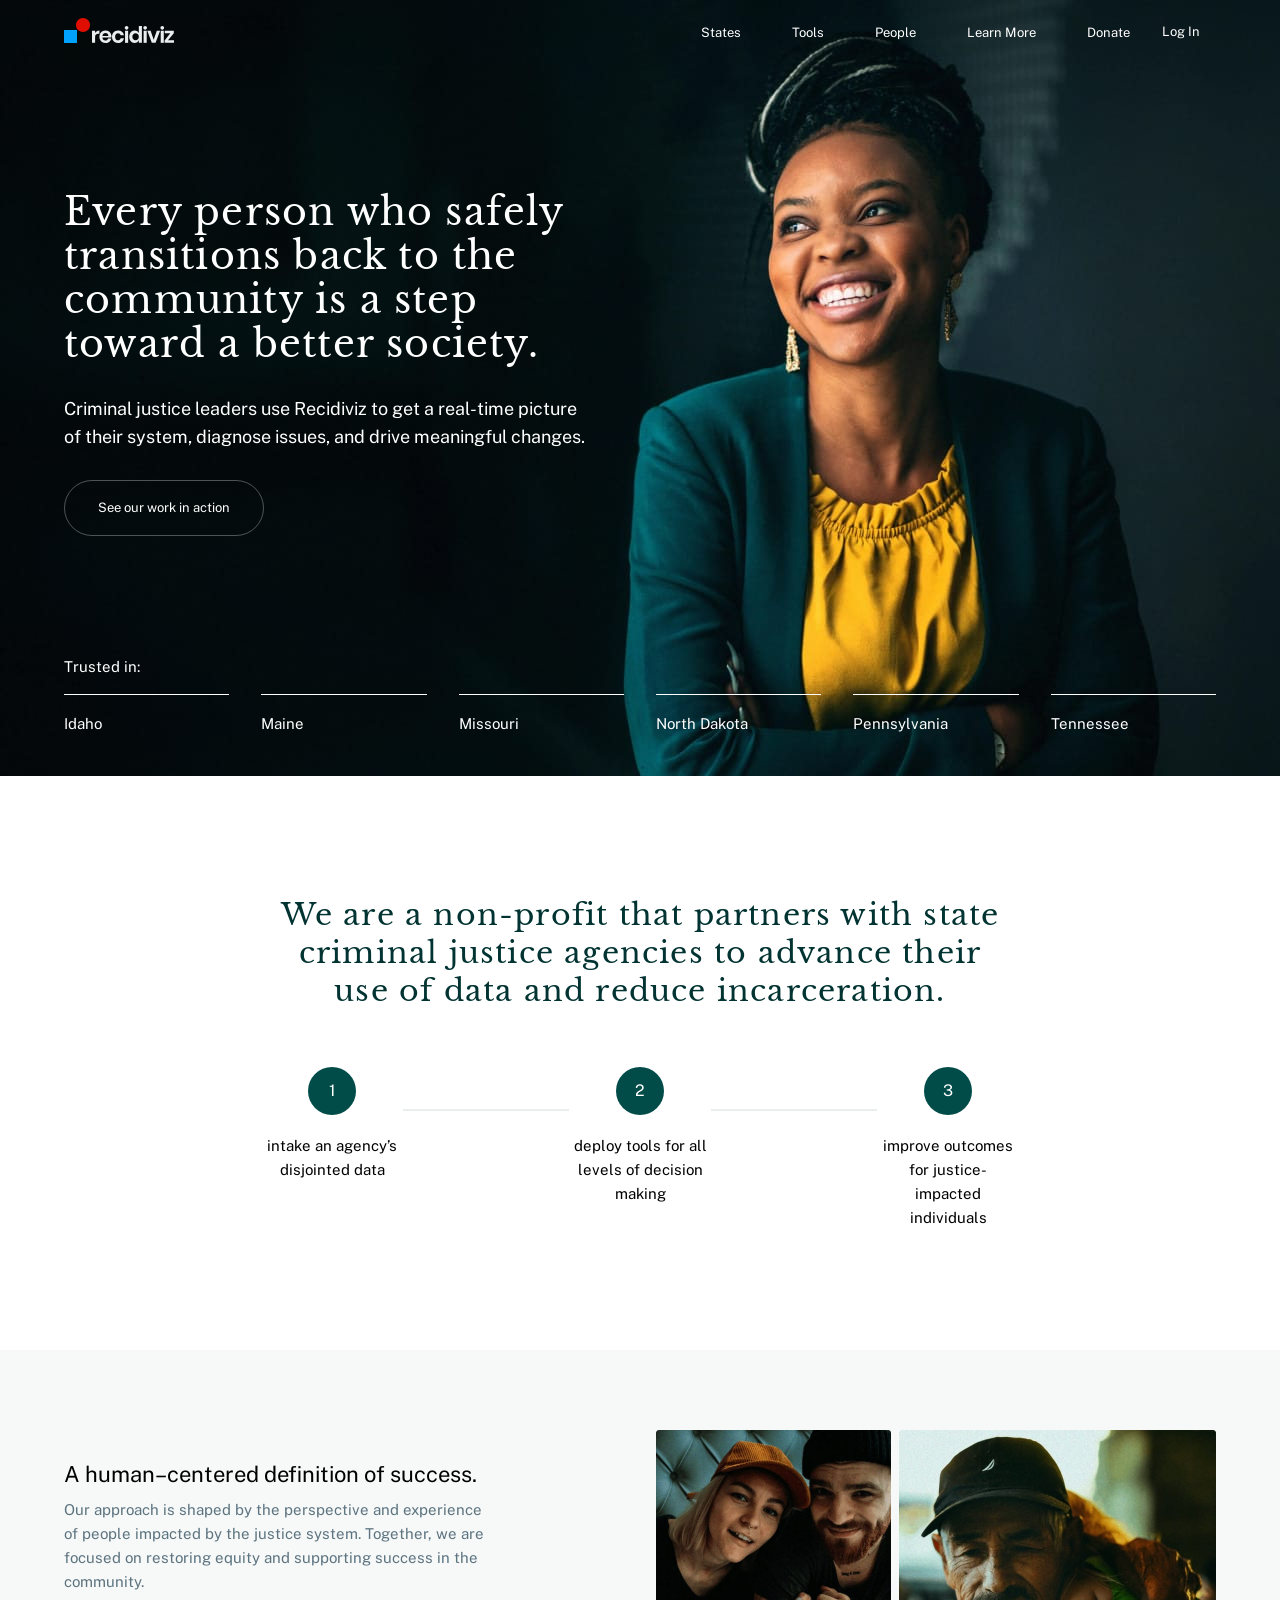
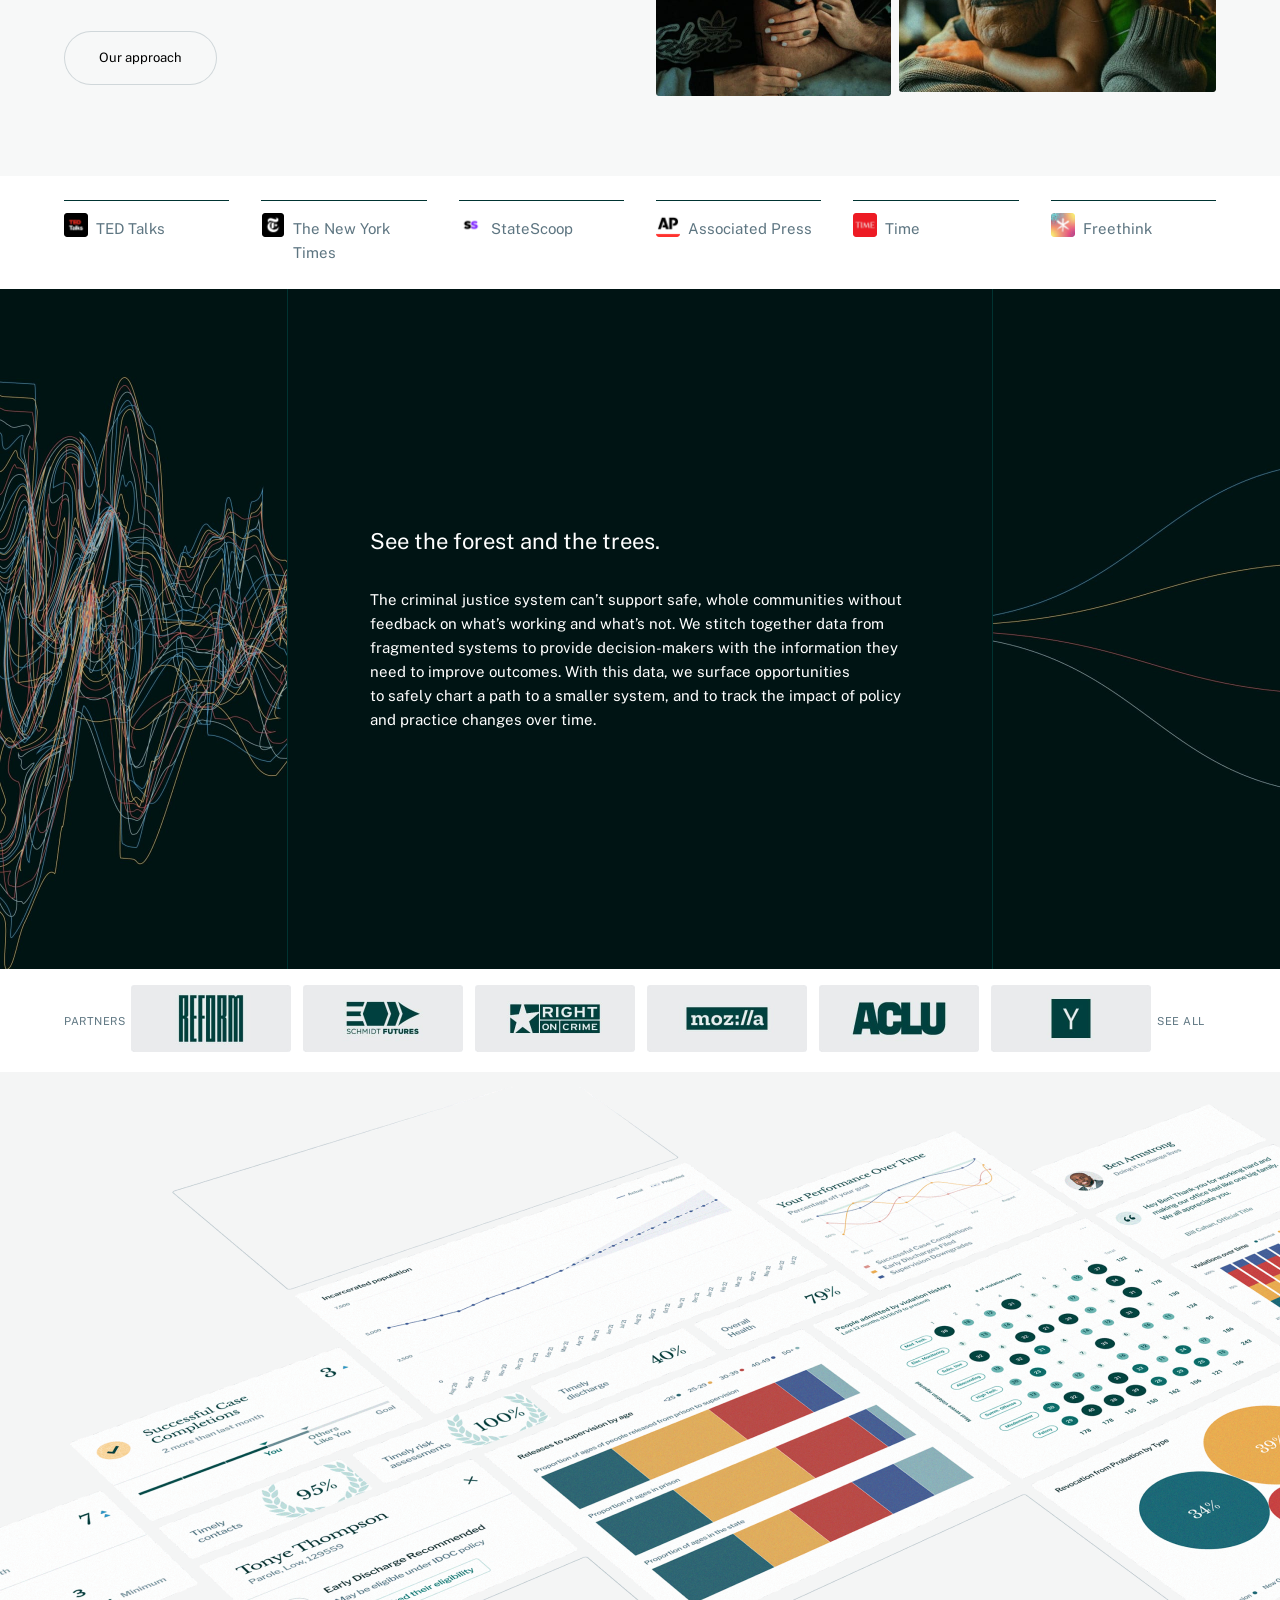
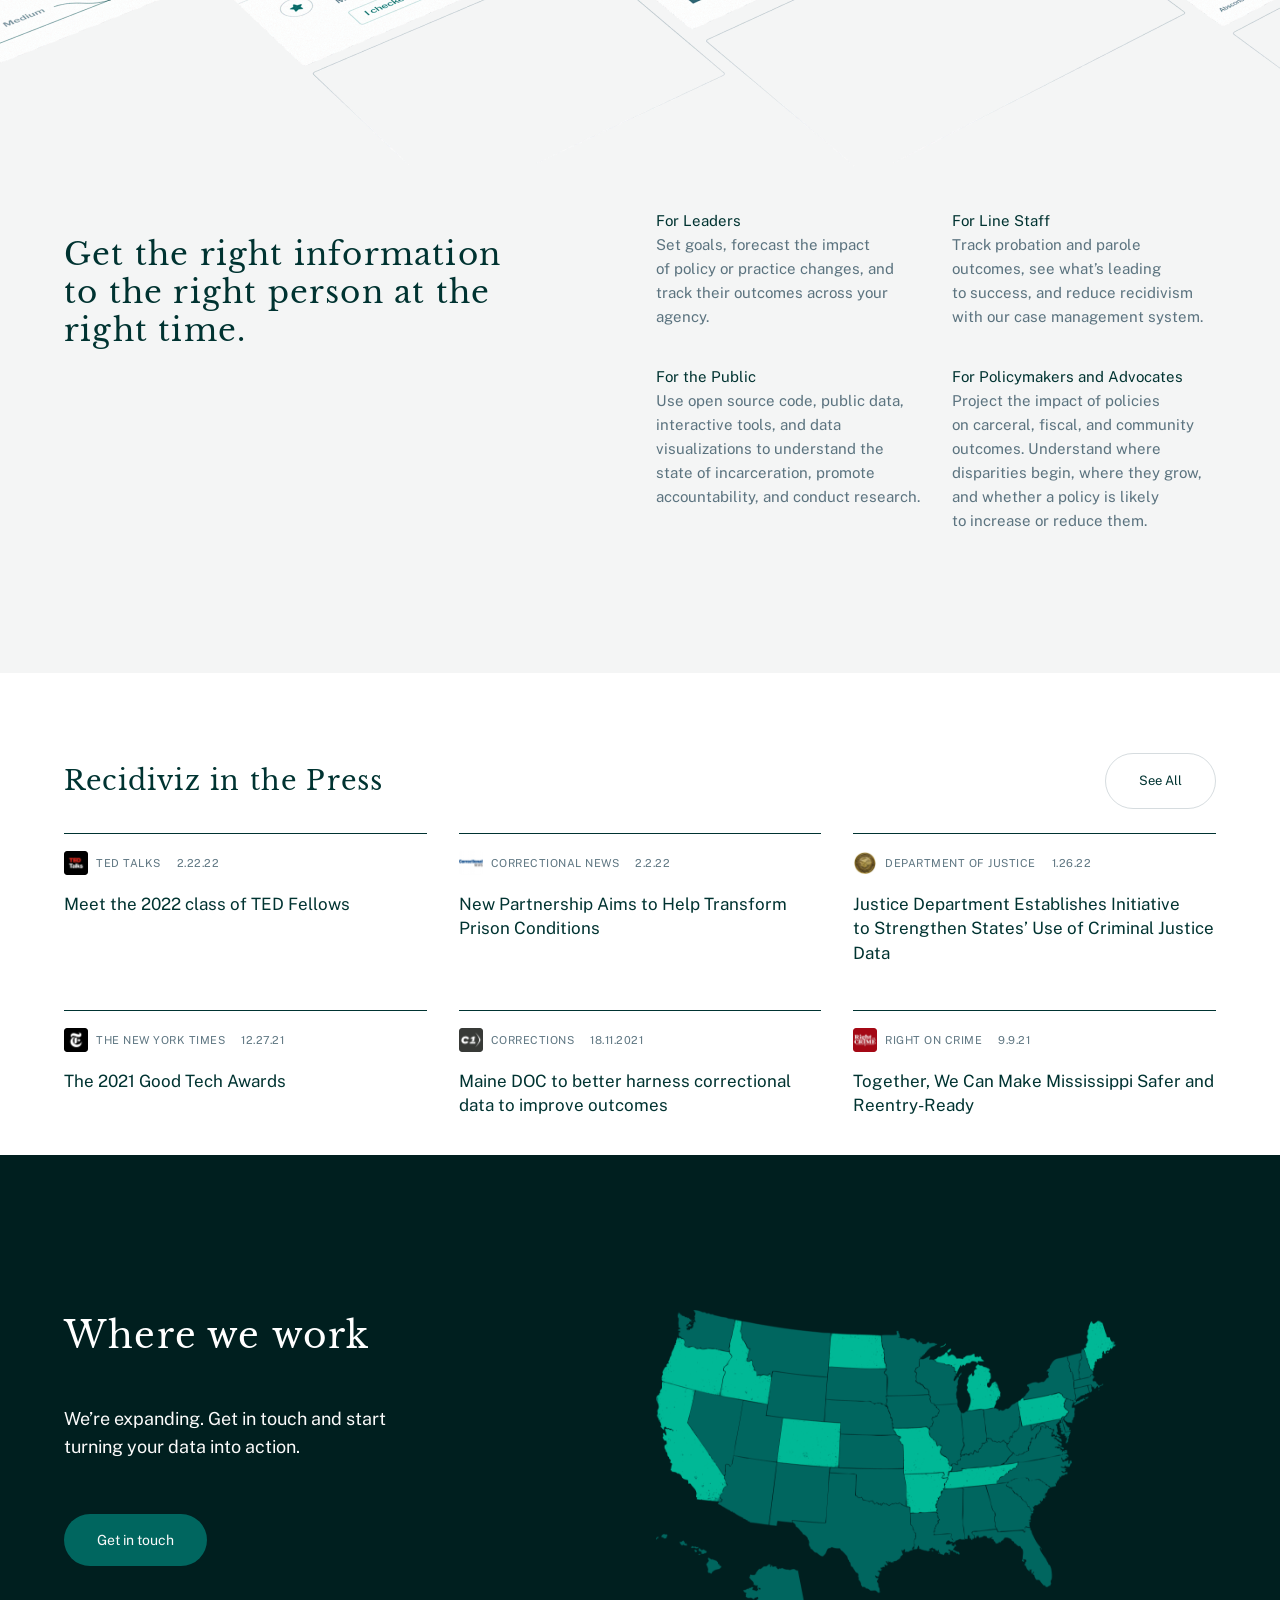
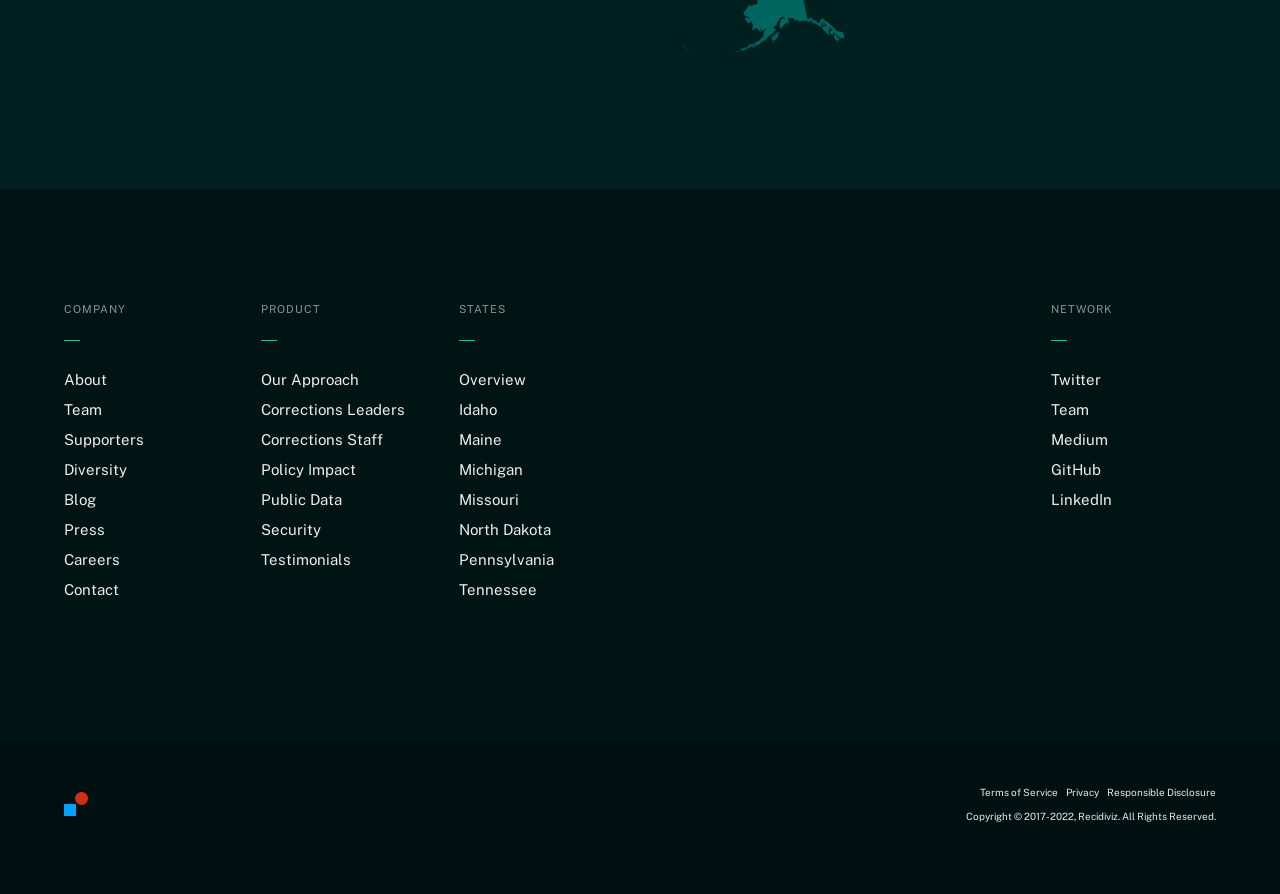
==== commit 6fe0c122: "fix_img(block_parters)" ====
--- a/recidiviz/index.html
+++ b/recidiviz/index.html
@@ -1 +1 @@
-<!DOCTYPE html><html lang="ru" class="page"><head><meta charset="UTF-8"><meta name="viewport" content="width=device-width,initial-scale=1"><meta http-equiv="X-UA-Compatible" content="ie=edge"><meta name="theme-color" content="#111111"><title>recidiviz</title><link rel="preload" href="fonts/LibreBaskerville.woff2" as="font" type="font/woff2" crossorigin><link rel="preload" href="fonts/PublicSans-Regular.woff2" as="font" type="font/woff2" crossorigin><link rel="stylesheet" href="css/vendor.css"><link rel="stylesheet" href="css/main.css"><script defer="defer" src="js/main.js"></script></head><body class="page__body"><div class="site-container"><header class="header header--position"><div class="container flex header__container"><a class="logo-link"><img class="logo-img" src="img/logo.svg" alt="Recidiviz Logo"></a><nav class="nav flex" title="Main navigation" data-menu><ul class="list-reset nav__list flex"><li class="nav__item"><a href="#" class="nav__link">States</a></li><li class="nav__item"><a href="#" class="nav__link">Tools</a></li><li class="nav__item"><a href="#" class="nav__link">People</a></li><li class="nav__item"><a href="#" class="nav__link">Learn More</a></li><li class="nav__item"><a href="#" class="nav__link">Donate</a></li></ul><a href="#" class="nav__link">Log In</a></nav><button class="burger" aria-label="Открыть меню" aria-expanded="false" data-burger><span class="burger__line"></span></button></div></header><main class="main"><section class="hero"><div class="container grid"><div class="hero__content"><h1 class="hero__title">Every person who safely transitions back to the community is a step toward a better society.</h1><p class="hero__descript">Criminal justice leaders use Recidiviz to get a real-time picture of their system, diagnose issues, and drive meaningful changes.</p><a href="#" class="btn hero__btn">See our work in action</a></div></div><div class="container hero__bottom-container"><div class="hero__bottom"><h2 class="hero__subtitle">Trusted in:</h2><ul class="list-reset hero__list grid"><li class="hero__item"><a href="#" class="hero__link">Idaho</a></li><li class="hero__item"><a href="#" class="hero__link">Maine</a></li><li class="hero__item"><a href="#" class="hero__link">Missouri</a></li><li class="hero__item"><a href="#" class="hero__link">North Dakota</a></li><li class="hero__item"><a href="#" class="hero__link">Pennsylvania</a></li><li class="hero__item"><a href="#" class="hero__link">Tennessee</a></li></ul></div></div></section><section class="steps"><div class="container"><h2 class="steps__title">We are a non-profit that partners with state criminal justice agencies to advance their use of data and reduce incarceration.</h2><ul class="list-reset steps__list flex"><li class="steps__item"><p class="steps__descript">intake an agency’s disjointed data</p></li><li class="steps__item steps__item--line" aria-hidden="true"></li><li class="steps__item"><p class="steps__descript">deploy tools for all levels of decision making</p></li><li class="steps__item steps__item--line" aria-hidden="true"></li><li class="steps__item"><p class="steps__descript">improve outcomes for justice-impacted individuals</p></li></ul></div></section><section class="approach"><div class="approach__top"><div class="container grid"><div class="approach__left"><h2 class="approach__title">A human–centered definition of success.</h2><p class="approach__descript">Our approach is shaped by the perspective and experience of people impacted by the justice system. Together, we are focused on restoring equity and supporting success in the community.</p><button class="btn-reset btn approach__btn">Our approach</button></div><div class="approach__right"><img class="approach__img" src="img/approach_photo1.jpg" loading="lazy" width="235" height="266" alt="people"> <img class="approach__img" src="img/approach_photo2.jpg" loading="lazy" width="317" height="262" alt="people"></div></div></div><div class="approach__buttom"><div class="container"><ul class="list-reset approach__list grid"><li class="approach__item"><a href="#" class="approach__link approach__link--ted">TED Talks</a></li><li class="approach__item"><a href="#" class="approach__link approach__link--nyt">The New York Times</a></li><li class="approach__item"><a href="#" class="approach__link approach__link--state">StateScoop</a></li><li class="approach__item"><a href="#" class="approach__link approach__link--assocpress">Associated Press</a></li><li class="approach__item"><a href="#" class="approach__link approach__link--time">Time</a></li><li class="approach__item"><a href="#" class="approach__link approach__link--freethenk">Freethink</a></li></ul></div></div></section><section class="info"><div class="info__content"><h2 class="info__title">See the forest and the trees.</h2><p class="info__descript">The criminal justice system can’t support safe, whole communities without feedback on what’s working and what’s not. We stitch together data from fragmented systems to provide decision-makers with the information they need to improve outcomes. With this data, we surface opportunities to safely chart a path to a smaller system, and to track the impact of policy and practice changes over time.</p></div></section><section class="partners"><div class="container partners__container flex"><h2 class="partners__title">Partners</h2><ul class="list-reset partners__list"><li class="partners__item"><a class="partners__link" href="#" target="_blank"><img class="partners__img" src="../img/partners/reform.jpg" width="160px" height="67px" loading="lazy" alt="icon partners"></a></li><li class="partners__item"><a class="partners__link" href="#" target="_blank"><img class="partners__img" src="img/partners/eoc.jpg" width="160px" height="67px" loading="lazy" alt="icon partners"></a></li><li class="partners__item"><a class="partners__link" href="#" target="_blank"><img class="partners__img" src="img/partners/right.jpg" width="160px" height="67px" loading="lazy" alt="icon partners"></a></li><li class="partners__item"><a class="partners__link" href="#" target="_blank"><img class="partners__img" src="img/partners/moz.jpg" width="160px" height="67px" loading="lazy" alt="icon partners"></a></li><li class="partners__item"><a class="partners__link" href="#" target="_blank"><img class="partners__img" src="img/partners/alcu.jpg" width="160px" height="67px" loading="lazy" alt="icon partners"></a></li><li class="partners__item"><a class="partners__link" href="#" target="_blank"><img class="partners__img" src="img/partners/y.jpg" width="160px" height="67px" loading="lazy" alt="icon partners"></a></li></ul><a href="#" class="partners__more">See All</a></div></section><div class="grafics"><img class="grafics__img" src="img/infografics_bg.png" alt="infografics" aria-hidden="true"></div><section class="information"><div class="container grid"><div class="information__text"><h2 class="information__title">Get the right information to the right person at the right time.</h2></div><ul class="list-reset information__list"><li class="information__item"><h3 class="information__subtitle">For Leaders</h3><p class="information__descript">Set goals, forecast the impact of policy or practice changes, and track their outcomes across your agency.</p></li><li class="information__item"><h3 class="information__subtitle">For Line Staff</h3><p class="information__descript">Track probation and parole outcomes, see what’s leading to success, and reduce recidivism with our case management system.</p></li><li class="information__item"><h3 class="information__subtitle">For the Public</h3><p class="information__descript">Use open source code, public data, interactive tools, and data visualizations to understand the state of incarceration, promote accountability, and conduct research.</p></li><li class="information__item"><h3 class="information__subtitle">For Policymakers and Advocates</h3><p class="information__descript">Project the impact of policies on carceral, fiscal, and community outcomes. Understand where disparities begin, where they grow, and whether a policy is likely to increase or reduce them.</p></li></ul></div></section><section class="press"><div class="container"><div class="press__top"><h2 class="press__title">Recidiviz in the Press</h2><a href="#" class="btn press__link">See All</a></div><ul class="list-reset press__list grid"><li class="press__item"><article class="press-card"><div class="press-card__top"><div class="press-card__author press-card__author--ted">TED Talks</div><time class="press-card__time" datetime="02-22-2022">2.22.22</time></div><h3 class="press-card__title"><a href="#" class="press-card__link">Meet the 2022 class of TED Fellows</a></h3></article></li><li class="press__item"><article class="press-card"><div class="press-card__top"><div class="press-card__author press-card__author--correct">Correctional News</div><time class="press-card__time" datetime="02-22-2022">2.2.22</time></div><h3 class="press-card__title"><a href="#" class="press-card__link">New Partnership Aims to Help Transform Prison Conditions</a></h3></article></li><li class="press__item"><article class="press-card"><div class="press-card__top"><div class="press-card__author press-card__author--depart">Department of Justice</div><time class="press-card__time" datetime="01-26-2022">1.26.22</time></div><h3 class="press-card__title"><a href="#" class="press-card__link">Justice Department Establishes Initiative to Strengthen States’ Use of Criminal Justice Data</a></h3></article></li><li class="press__item"><article class="press-card"><div class="press-card__top"><div class="press-card__author press-card__author--nyt">The New York Times</div><time class="press-card__time" datetime="12-27-2021">12.27.21</time></div><h3 class="press-card__title"><a href="#" class="press-card__link">The 2021 Good Tech Awards</a></h3></article></li><li class="press__item"><article class="press-card"><div class="press-card__top"><div class="press-card__author press-card__author--correction">Corrections</div><time class="press-card__time" datetime="">18.11.2021</time></div><h3 class="press-card__title"><a href="#" class="press-card__link">Maine DOC to better harness correctional data to improve outcomes</a></h3></article></li><li class="press__item"><article class="press-card"><div class="press-card__top"><div class="press-card__author press-card__author--crime">Right on Crime</div><time class="press-card__time" datetime="09-09-2021">9.9.21</time></div><h3 class="press-card__title"><a href="#" class="press-card__link">Together, We Can Make Mississippi Safer and Reentry-Ready</a></h3></article></li></ul></div></section><section class="where"><div class="container grid"><div class="where__content"><h2 class="where__title">Where we work</h2><p class="where__descript">We’re expanding. Get in touch and start turning your data into action.</p><a href="" class="btn where__btn">Get in touch</a></div><div class="where__map"><img src="img/map.svg" loading="lazy" width="461" height="342" alt="map" class="where__map-img"></div></div></section></main><footer class="footer"><div class="footer__top"><div class="container grid"><div class="footer__column"><h2 class="footer__title">company</h2><ul class="list-reset footer__list"><li class="footer__item"><a href="" class="footer__link">About</a></li><li class="footer__item"><a href="#" class="footer__link">Team</a></li><li class="footer__item"><a href="#" class="footer__link">Supporters</a></li><li class="footer__item"><a href="#" class="footer__link">Diversity</a></li><li class="footer__item"><a href="#" class="footer__link">Blog</a></li><li class="footer__item"><a href="#" class="footer__link">Press</a></li><li class="footer__item"><a href="#" class="footer__link">Careers</a></li><li class="footer__item"><a href="#" class="footer__link">Contact</a></li></ul></div><div class="footer__column"><h2 class="footer__title">product</h2><ul class="list-reset footer__list"><li class="footer__item"><a href="" class="footer__link">Our Approach</a></li><li class="footer__item"><a href="#" class="footer__link">Corrections Leaders</a></li><li class="footer__item"><a href="#" class="footer__link">Corrections Staff</a></li><li class="footer__item"><a href="#" class="footer__link">Policy Impact</a></li><li class="footer__item"><a href="#" class="footer__link">Public Data</a></li><li class="footer__item"><a href="#" class="footer__link">Security</a></li><li class="footer__item"><a href="#" class="footer__link">Testimonials</a></li></ul></div><div class="footer__column"><h2 class="footer__title">states</h2><ul class="list-reset footer__list"><li class="footer__item"><a href="" class="footer__link">Overview</a></li><li class="footer__item"><a href="#" class="footer__link">Idaho</a></li><li class="footer__item"><a href="#" class="footer__link">Maine</a></li><li class="footer__item"><a href="#" class="footer__link">Michigan</a></li><li class="footer__item"><a href="#" class="footer__link">Missouri</a></li><li class="footer__item"><a href="#" class="footer__link">North Dakota</a></li><li class="footer__item"><a href="#" class="footer__link">Pennsylvania</a></li><li class="footer__item"><a href="#" class="footer__link">Tennessee</a></li></ul></div><div class="footer__column"><h2 class="footer__title">Network</h2><ul class="list-reset footer__list"><li class="footer__item"><a href="" class="footer__link">Twitter</a></li><li class="footer__item"><a href="#" class="footer__link">Team</a></li><li class="footer__item"><a href="#" class="footer__link">Medium</a></li><li class="footer__item"><a href="#" class="footer__link">GitHub</a></li><li class="footer__item"><a href="#" class="footer__link">LinkedIn</a></li></ul></div></div></div><div class="footer__buttom"><div class="container footer__buttom-container"><a href="#" class="footer__logo"><img src="img/logo_small.svg" loading="lazy" width="24" height="24" alt="logo" class="footer__img"></a><div class="footer__text"><ul class="list-reset footer__sublist"><li class="footer__subitem"><a href="#" class="footer__sublink">Terms of Service</a></li><li class="footer__subitem"><a href="#" class="footer__sublink">Privacy</a></li><li class="footer__subitem"><a href="#" class="footer__sublink">Responsible Disclosure</a></li></ul><div class="footer__copy"><p class="footer__copyright">Copyright © 2017</p><p class="footer__copyright">-2022, Recidiviz. All Rights Reserved.</p></div></div></div></div></footer></div></body></html>+<!DOCTYPE html><html lang="ru" class="page"><head><meta charset="UTF-8"><meta name="viewport" content="width=device-width,initial-scale=1"><meta http-equiv="X-UA-Compatible" content="ie=edge"><meta name="theme-color" content="#111111"><title>recidiviz</title><link rel="preload" href="fonts/LibreBaskerville.woff2" as="font" type="font/woff2" crossorigin><link rel="preload" href="fonts/PublicSans-Regular.woff2" as="font" type="font/woff2" crossorigin><link rel="stylesheet" href="css/vendor.css"><link rel="stylesheet" href="css/main.css"><script defer="defer" src="js/main.js"></script></head><body class="page__body"><div class="site-container"><header class="header header--position"><div class="container flex header__container"><a class="logo-link"><img class="logo-img" src="img/logo.svg" alt="Recidiviz Logo"></a><nav class="nav flex" title="Main navigation" data-menu><ul class="list-reset nav__list flex"><li class="nav__item"><a href="#" class="nav__link">States</a></li><li class="nav__item"><a href="#" class="nav__link">Tools</a></li><li class="nav__item"><a href="#" class="nav__link">People</a></li><li class="nav__item"><a href="#" class="nav__link">Learn More</a></li><li class="nav__item"><a href="#" class="nav__link">Donate</a></li></ul><a href="#" class="nav__link">Log In</a></nav><button class="burger" aria-label="Открыть меню" aria-expanded="false" data-burger><span class="burger__line"></span></button></div></header><main class="main"><section class="hero"><div class="container grid"><div class="hero__content"><h1 class="hero__title">Every person who safely transitions back to the community is a step toward a better society.</h1><p class="hero__descript">Criminal justice leaders use Recidiviz to get a real-time picture of their system, diagnose issues, and drive meaningful changes.</p><a href="#" class="btn hero__btn">See our work in action</a></div></div><div class="container hero__bottom-container"><div class="hero__bottom"><h2 class="hero__subtitle">Trusted in:</h2><ul class="list-reset hero__list grid"><li class="hero__item"><a href="#" class="hero__link">Idaho</a></li><li class="hero__item"><a href="#" class="hero__link">Maine</a></li><li class="hero__item"><a href="#" class="hero__link">Missouri</a></li><li class="hero__item"><a href="#" class="hero__link">North Dakota</a></li><li class="hero__item"><a href="#" class="hero__link">Pennsylvania</a></li><li class="hero__item"><a href="#" class="hero__link">Tennessee</a></li></ul></div></div></section><section class="steps"><div class="container"><h2 class="steps__title">We are a non-profit that partners with state criminal justice agencies to advance their use of data and reduce incarceration.</h2><ul class="list-reset steps__list flex"><li class="steps__item"><p class="steps__descript">intake an agency’s disjointed data</p></li><li class="steps__item steps__item--line" aria-hidden="true"></li><li class="steps__item"><p class="steps__descript">deploy tools for all levels of decision making</p></li><li class="steps__item steps__item--line" aria-hidden="true"></li><li class="steps__item"><p class="steps__descript">improve outcomes for justice-impacted individuals</p></li></ul></div></section><section class="approach"><div class="approach__top"><div class="container grid"><div class="approach__left"><h2 class="approach__title">A human–centered definition of success.</h2><p class="approach__descript">Our approach is shaped by the perspective and experience of people impacted by the justice system. Together, we are focused on restoring equity and supporting success in the community.</p><button class="btn-reset btn approach__btn">Our approach</button></div><div class="approach__right"><img class="approach__img" src="img/approach_photo1.jpg" loading="lazy" width="235" height="266" alt="people"> <img class="approach__img" src="img/approach_photo2.jpg" loading="lazy" width="317" height="262" alt="people"></div></div></div><div class="approach__buttom"><div class="container"><ul class="list-reset approach__list grid"><li class="approach__item"><a href="#" class="approach__link approach__link--ted">TED Talks</a></li><li class="approach__item"><a href="#" class="approach__link approach__link--nyt">The New York Times</a></li><li class="approach__item"><a href="#" class="approach__link approach__link--state">StateScoop</a></li><li class="approach__item"><a href="#" class="approach__link approach__link--assocpress">Associated Press</a></li><li class="approach__item"><a href="#" class="approach__link approach__link--time">Time</a></li><li class="approach__item"><a href="#" class="approach__link approach__link--freethenk">Freethink</a></li></ul></div></div></section><section class="info"><div class="info__content"><h2 class="info__title">See the forest and the trees.</h2><p class="info__descript">The criminal justice system can’t support safe, whole communities without feedback on what’s working and what’s not. We stitch together data from fragmented systems to provide decision-makers with the information they need to improve outcomes. With this data, we surface opportunities to safely chart a path to a smaller system, and to track the impact of policy and practice changes over time.</p></div></section><section class="partners"><div class="container partners__container flex"><h2 class="partners__title">Partners</h2><ul class="list-reset partners__list"><li class="partners__item"><a class="partners__link" href="#" target="_blank"><img class="partners__img" src="img/partners/reform.jpg" width="160px" height="67px" loading="lazy" alt="icon partners"></a></li><li class="partners__item"><a class="partners__link" href="#" target="_blank"><img class="partners__img" src="img/partners/eoc.jpg" width="160px" height="67px" loading="lazy" alt="icon partners"></a></li><li class="partners__item"><a class="partners__link" href="#" target="_blank"><img class="partners__img" src="img/partners/right.jpg" width="160px" height="67px" loading="lazy" alt="icon partners"></a></li><li class="partners__item"><a class="partners__link" href="#" target="_blank"><img class="partners__img" src="img/partners/moz.jpg" width="160px" height="67px" loading="lazy" alt="icon partners"></a></li><li class="partners__item"><a class="partners__link" href="#" target="_blank"><img class="partners__img" src="img/partners/alcu.jpg" width="160px" height="67px" loading="lazy" alt="icon partners"></a></li><li class="partners__item"><a class="partners__link" href="#" target="_blank"><img class="partners__img" src="img/partners/y.jpg" width="160px" height="67px" loading="lazy" alt="icon partners"></a></li></ul><a href="#" class="partners__more">See All</a></div></section><div class="grafics"><img class="grafics__img" src="img/infografics_bg.png" alt="infografics" aria-hidden="true"></div><section class="information"><div class="container grid"><div class="information__text"><h2 class="information__title">Get the right information to the right person at the right time.</h2></div><ul class="list-reset information__list"><li class="information__item"><h3 class="information__subtitle">For Leaders</h3><p class="information__descript">Set goals, forecast the impact of policy or practice changes, and track their outcomes across your agency.</p></li><li class="information__item"><h3 class="information__subtitle">For Line Staff</h3><p class="information__descript">Track probation and parole outcomes, see what’s leading to success, and reduce recidivism with our case management system.</p></li><li class="information__item"><h3 class="information__subtitle">For the Public</h3><p class="information__descript">Use open source code, public data, interactive tools, and data visualizations to understand the state of incarceration, promote accountability, and conduct research.</p></li><li class="information__item"><h3 class="information__subtitle">For Policymakers and Advocates</h3><p class="information__descript">Project the impact of policies on carceral, fiscal, and community outcomes. Understand where disparities begin, where they grow, and whether a policy is likely to increase or reduce them.</p></li></ul></div></section><section class="press"><div class="container"><div class="press__top"><h2 class="press__title">Recidiviz in the Press</h2><a href="#" class="btn press__link">See All</a></div><ul class="list-reset press__list grid"><li class="press__item"><article class="press-card"><div class="press-card__top"><div class="press-card__author press-card__author--ted">TED Talks</div><time class="press-card__time" datetime="02-22-2022">2.22.22</time></div><h3 class="press-card__title"><a href="#" class="press-card__link">Meet the 2022 class of TED Fellows</a></h3></article></li><li class="press__item"><article class="press-card"><div class="press-card__top"><div class="press-card__author press-card__author--correct">Correctional News</div><time class="press-card__time" datetime="02-22-2022">2.2.22</time></div><h3 class="press-card__title"><a href="#" class="press-card__link">New Partnership Aims to Help Transform Prison Conditions</a></h3></article></li><li class="press__item"><article class="press-card"><div class="press-card__top"><div class="press-card__author press-card__author--depart">Department of Justice</div><time class="press-card__time" datetime="01-26-2022">1.26.22</time></div><h3 class="press-card__title"><a href="#" class="press-card__link">Justice Department Establishes Initiative to Strengthen States’ Use of Criminal Justice Data</a></h3></article></li><li class="press__item"><article class="press-card"><div class="press-card__top"><div class="press-card__author press-card__author--nyt">The New York Times</div><time class="press-card__time" datetime="12-27-2021">12.27.21</time></div><h3 class="press-card__title"><a href="#" class="press-card__link">The 2021 Good Tech Awards</a></h3></article></li><li class="press__item"><article class="press-card"><div class="press-card__top"><div class="press-card__author press-card__author--correction">Corrections</div><time class="press-card__time" datetime="">18.11.2021</time></div><h3 class="press-card__title"><a href="#" class="press-card__link">Maine DOC to better harness correctional data to improve outcomes</a></h3></article></li><li class="press__item"><article class="press-card"><div class="press-card__top"><div class="press-card__author press-card__author--crime">Right on Crime</div><time class="press-card__time" datetime="09-09-2021">9.9.21</time></div><h3 class="press-card__title"><a href="#" class="press-card__link">Together, We Can Make Mississippi Safer and Reentry-Ready</a></h3></article></li></ul></div></section><section class="where"><div class="container grid"><div class="where__content"><h2 class="where__title">Where we work</h2><p class="where__descript">We’re expanding. Get in touch and start turning your data into action.</p><a href="" class="btn where__btn">Get in touch</a></div><div class="where__map"><img src="img/map.svg" loading="lazy" width="461" height="342" alt="map" class="where__map-img"></div></div></section></main><footer class="footer"><div class="footer__top"><div class="container grid"><div class="footer__column"><h2 class="footer__title">company</h2><ul class="list-reset footer__list"><li class="footer__item"><a href="" class="footer__link">About</a></li><li class="footer__item"><a href="#" class="footer__link">Team</a></li><li class="footer__item"><a href="#" class="footer__link">Supporters</a></li><li class="footer__item"><a href="#" class="footer__link">Diversity</a></li><li class="footer__item"><a href="#" class="footer__link">Blog</a></li><li class="footer__item"><a href="#" class="footer__link">Press</a></li><li class="footer__item"><a href="#" class="footer__link">Careers</a></li><li class="footer__item"><a href="#" class="footer__link">Contact</a></li></ul></div><div class="footer__column"><h2 class="footer__title">product</h2><ul class="list-reset footer__list"><li class="footer__item"><a href="" class="footer__link">Our Approach</a></li><li class="footer__item"><a href="#" class="footer__link">Corrections Leaders</a></li><li class="footer__item"><a href="#" class="footer__link">Corrections Staff</a></li><li class="footer__item"><a href="#" class="footer__link">Policy Impact</a></li><li class="footer__item"><a href="#" class="footer__link">Public Data</a></li><li class="footer__item"><a href="#" class="footer__link">Security</a></li><li class="footer__item"><a href="#" class="footer__link">Testimonials</a></li></ul></div><div class="footer__column"><h2 class="footer__title">states</h2><ul class="list-reset footer__list"><li class="footer__item"><a href="" class="footer__link">Overview</a></li><li class="footer__item"><a href="#" class="footer__link">Idaho</a></li><li class="footer__item"><a href="#" class="footer__link">Maine</a></li><li class="footer__item"><a href="#" class="footer__link">Michigan</a></li><li class="footer__item"><a href="#" class="footer__link">Missouri</a></li><li class="footer__item"><a href="#" class="footer__link">North Dakota</a></li><li class="footer__item"><a href="#" class="footer__link">Pennsylvania</a></li><li class="footer__item"><a href="#" class="footer__link">Tennessee</a></li></ul></div><div class="footer__column"><h2 class="footer__title">Network</h2><ul class="list-reset footer__list"><li class="footer__item"><a href="" class="footer__link">Twitter</a></li><li class="footer__item"><a href="#" class="footer__link">Team</a></li><li class="footer__item"><a href="#" class="footer__link">Medium</a></li><li class="footer__item"><a href="#" class="footer__link">GitHub</a></li><li class="footer__item"><a href="#" class="footer__link">LinkedIn</a></li></ul></div></div></div><div class="footer__buttom"><div class="container footer__buttom-container"><a href="#" class="footer__logo"><img src="img/logo_small.svg" loading="lazy" width="24" height="24" alt="logo" class="footer__img"></a><div class="footer__text"><ul class="list-reset footer__sublist"><li class="footer__subitem"><a href="#" class="footer__sublink">Terms of Service</a></li><li class="footer__subitem"><a href="#" class="footer__sublink">Privacy</a></li><li class="footer__subitem"><a href="#" class="footer__sublink">Responsible Disclosure</a></li></ul><div class="footer__copy"><p class="footer__copyright">Copyright © 2017</p><p class="footer__copyright">-2022, Recidiviz. All Rights Reserved.</p></div></div></div></div></footer></div></body></html>
